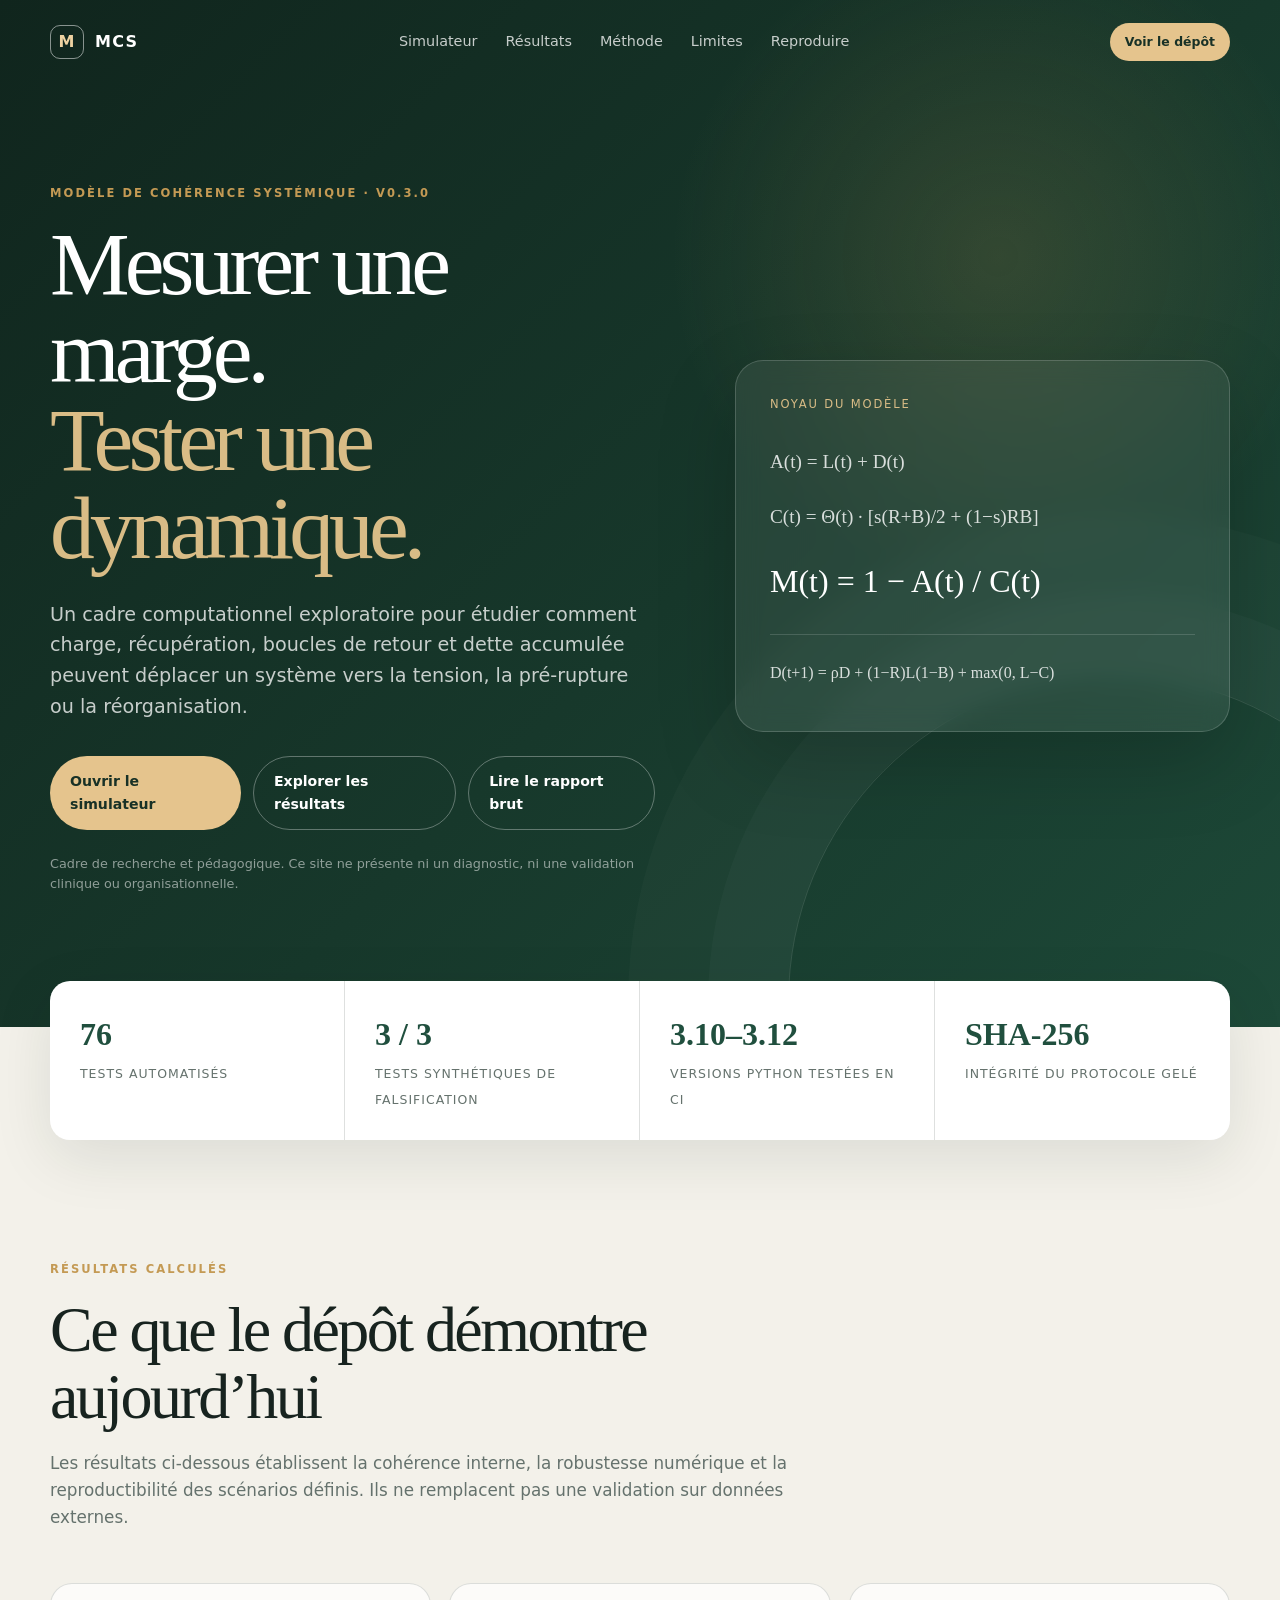
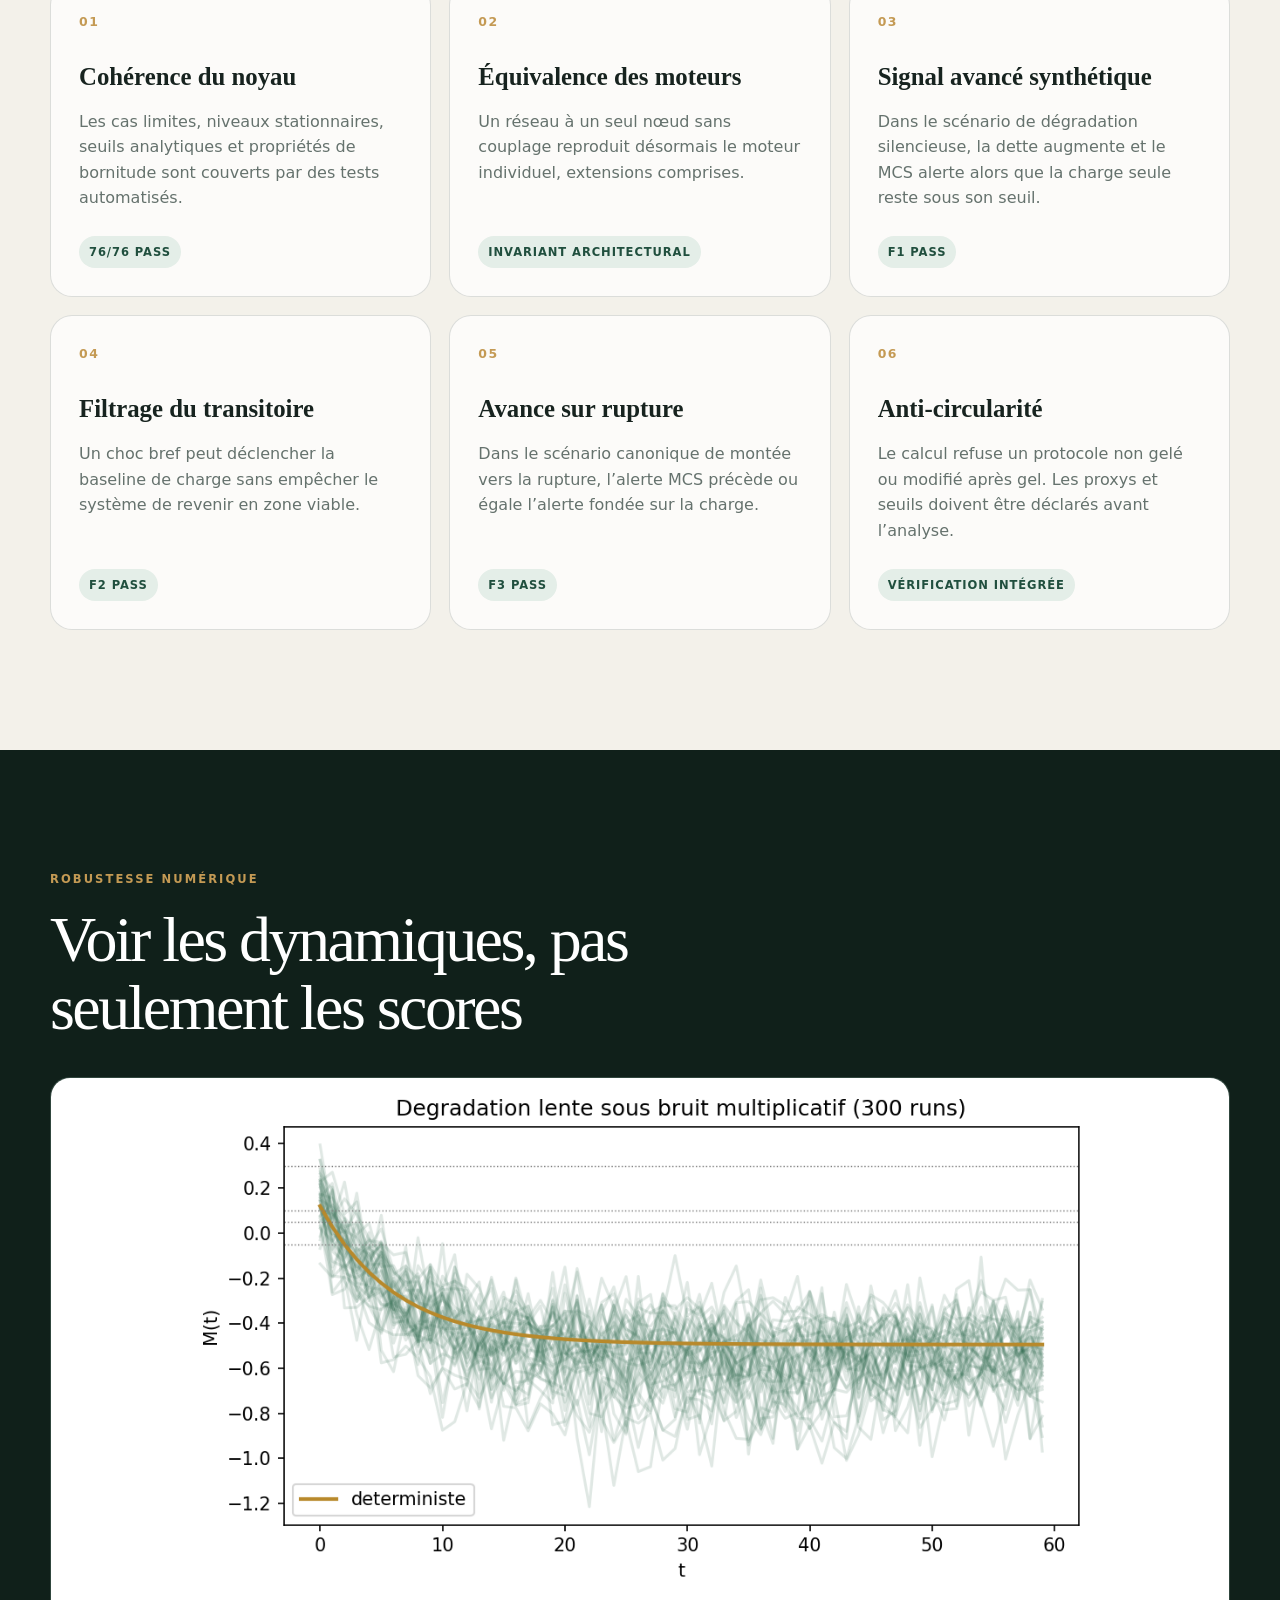
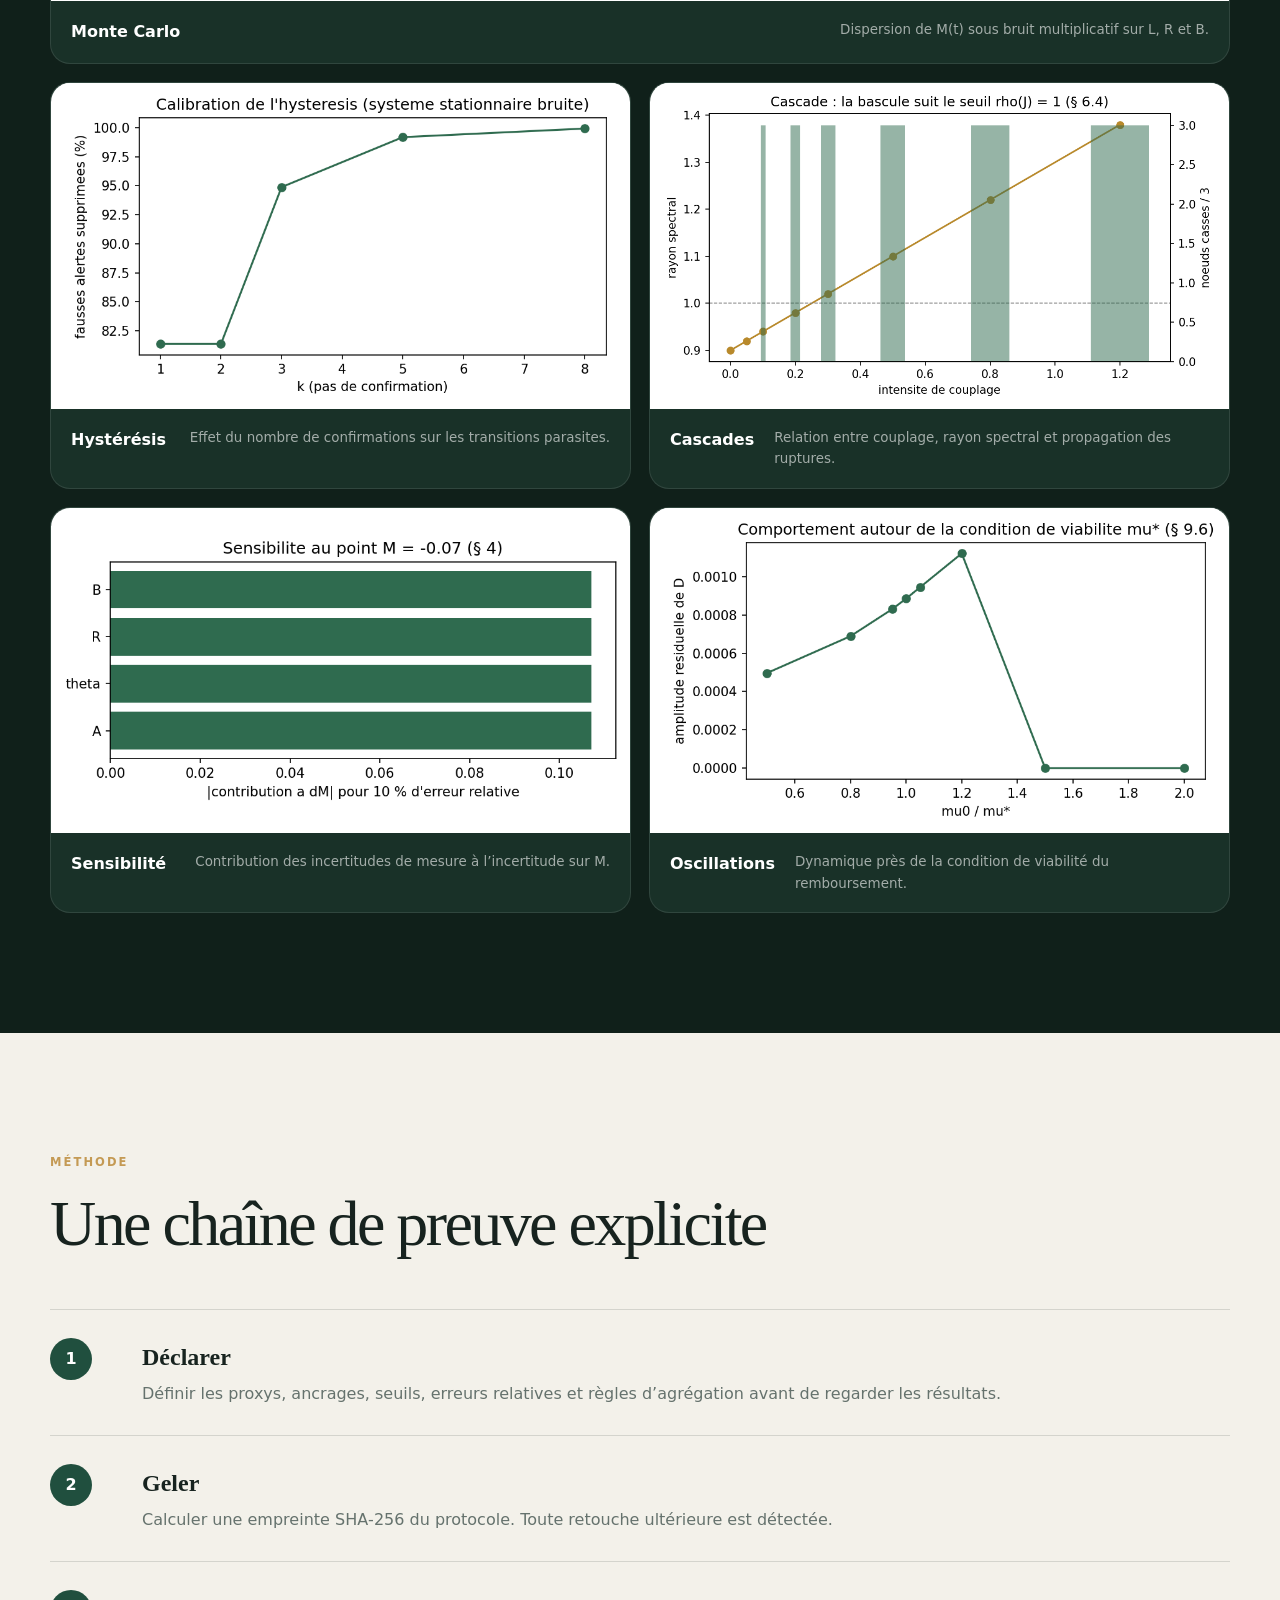
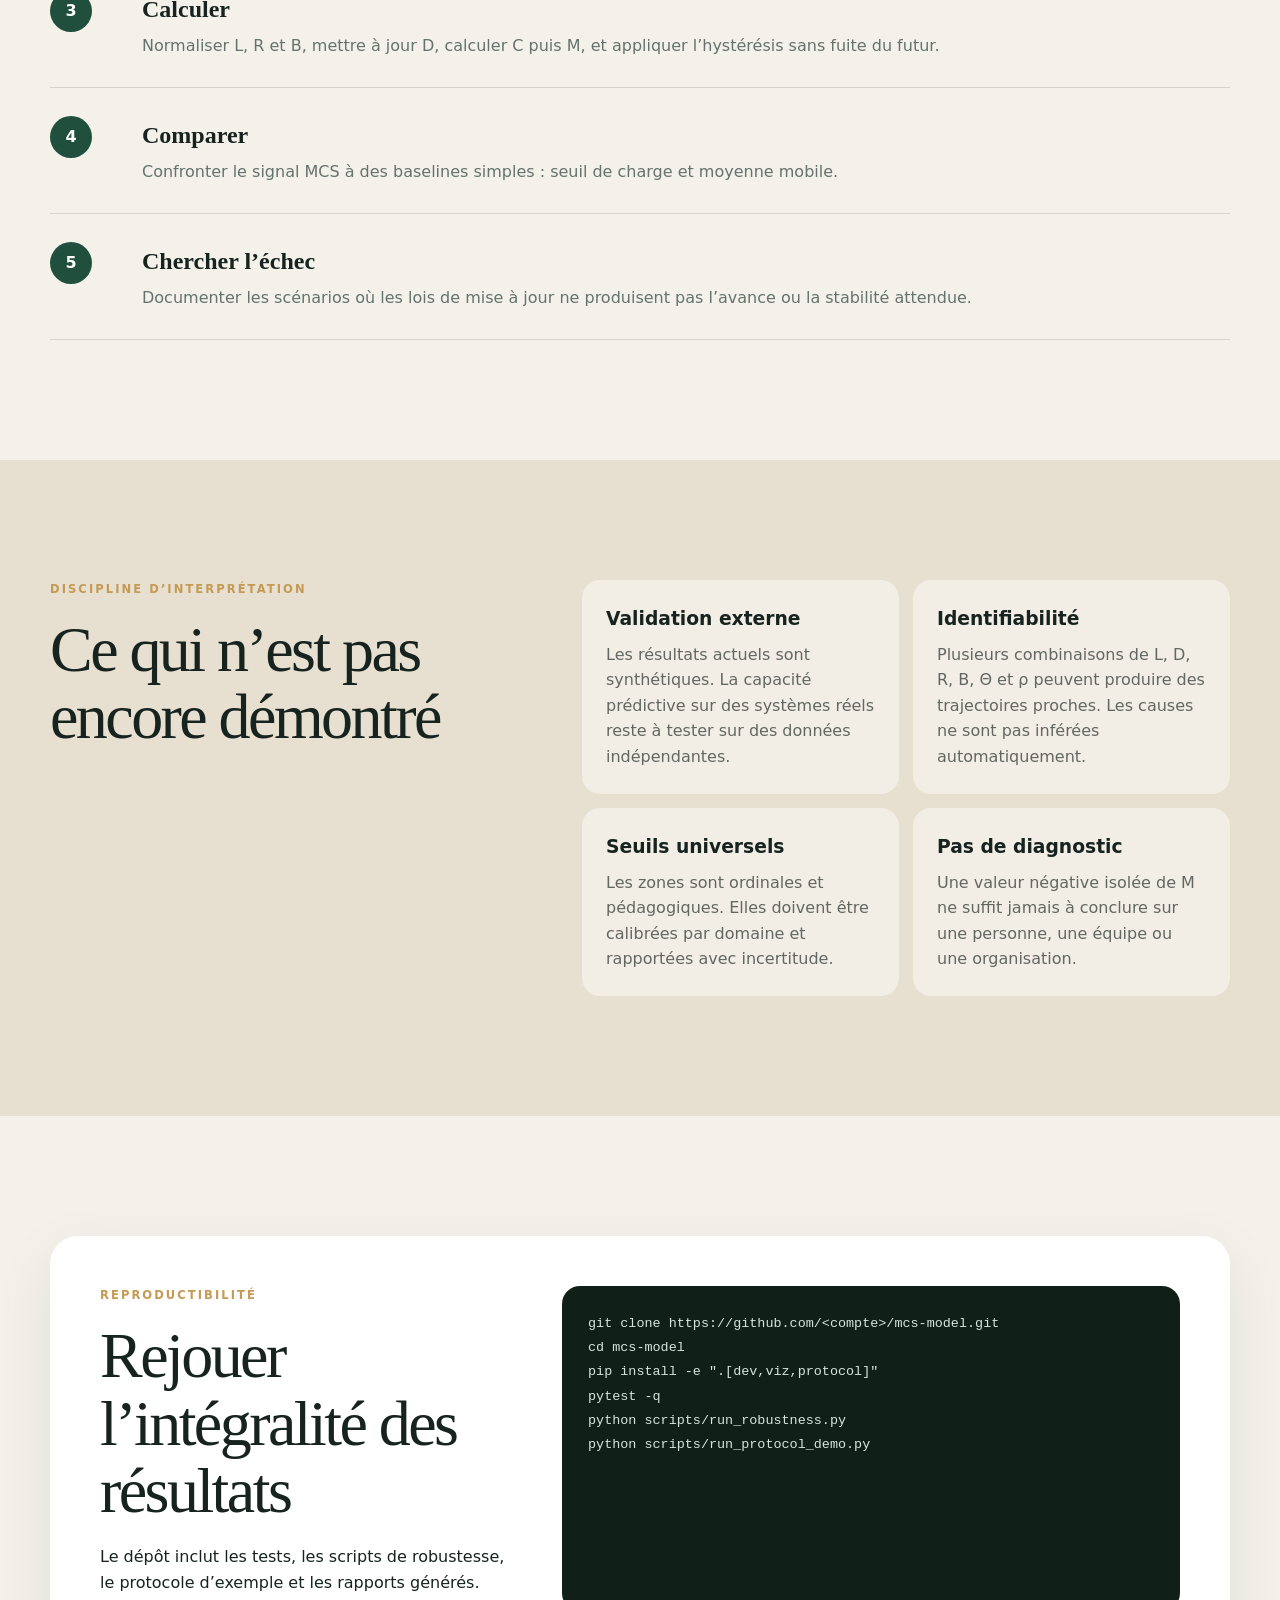
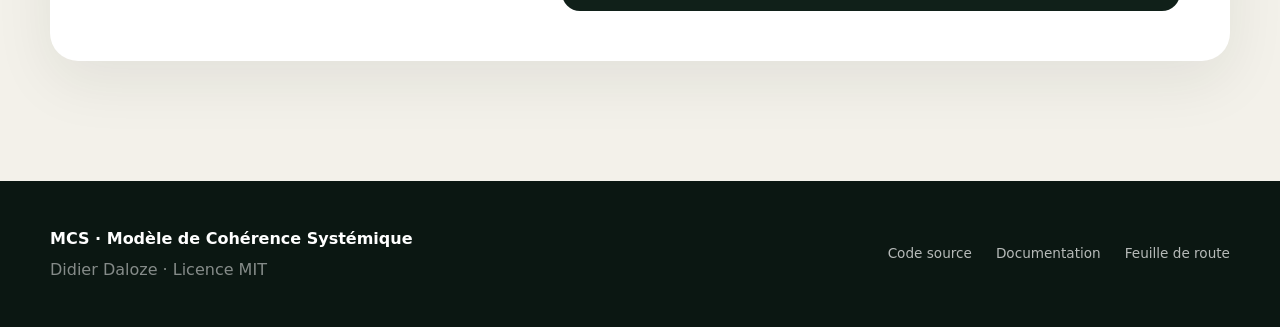
==== docs/index.html @ c58a36a5 "v0.4.0 - Axe démonstration : simulateur interactif vérifié par parité + expériences de cohérence int" ====
<!doctype html>
<html lang="fr">
<head>
  <meta charset="utf-8">
  <meta name="viewport" content="width=device-width, initial-scale=1">
  <meta name="description" content="Résultats, robustesse et falsification du Modèle de Cohérence Systémique (MCS).">
  <title>MCS — Résultats et robustesse</title>
  <link rel="stylesheet" href="styles.css">
  <script defer src="script.js"></script>
</head>
<body>
  <header class="hero">
    <nav class="nav shell" aria-label="Navigation principale">
      <a class="brand" href="#top" aria-label="Accueil MCS"><span class="brand-mark">M</span><span>MCS</span></a>
      <div class="nav-links">
        <a href="simulateur.html">Simulateur</a><a href="#resultats">Résultats</a><a href="#methode">Méthode</a><a href="#limites">Limites</a><a href="#reproduire">Reproduire</a>
      </div>
      <a class="button button-small" data-repo-link href="https://github.com/">Voir le dépôt</a>
    </nav>
    <div class="shell hero-grid" id="top">
      <div>
        <p class="eyebrow">Modèle de Cohérence Systémique · v0.3.0</p>
        <h1>Mesurer une marge.<br><span>Tester une dynamique.</span></h1>
        <p class="lead">Un cadre computationnel exploratoire pour étudier comment charge, récupération, boucles de retour et dette accumulée peuvent déplacer un système vers la tension, la pré-rupture ou la réorganisation.</p>
        <div class="hero-actions">
          <a class="button" href="simulateur.html">Ouvrir le simulateur</a>
          <a class="button button-ghost" href="#resultats">Explorer les résultats</a>
          <a class="button button-ghost" href="reports/robustesse.md">Lire le rapport brut</a>
        </div>
        <p class="disclaimer">Cadre de recherche et pédagogique. Ce site ne présente ni un diagnostic, ni une validation clinique ou organisationnelle.</p>
      </div>
      <div class="equation-card" aria-label="Équations centrales du modèle">
        <div class="equation-label">Noyau du modèle</div>
        <div class="equation">A(t) = L(t) + D(t)</div>
        <div class="equation">C(t) = Θ(t) · [s(R+B)/2 + (1−s)RB]</div>
        <div class="equation equation-main">M(t) = 1 − A(t) / C(t)</div>
        <div class="equation-divider"></div>
        <div class="equation equation-small">D(t+1) = ρD + (1−R)L(1−B) + max(0, L−C)</div>
      </div>
    </div>
  </header>

  <main>
    <section class="stats shell" id="resultats" aria-label="Indicateurs du projet">
      <article><strong data-count="76">0</strong><span>tests automatisés</span></article>
      <article><strong>3 / 3</strong><span>tests synthétiques de falsification</span></article>
      <article><strong>3.10–3.12</strong><span>versions Python testées en CI</span></article>
      <article><strong>SHA‑256</strong><span>intégrité du protocole gelé</span></article>
    </section>

    <section class="section shell">
      <div class="section-heading">
        <p class="eyebrow">Résultats calculés</p>
        <h2>Ce que le dépôt démontre aujourd’hui</h2>
        <p>Les résultats ci-dessous établissent la cohérence interne, la robustesse numérique et la reproductibilité des scénarios définis. Ils ne remplacent pas une validation sur données externes.</p>
      </div>
      <div class="result-grid">
        <article class="result-card"><div class="result-index">01</div><h3>Cohérence du noyau</h3><p>Les cas limites, niveaux stationnaires, seuils analytiques et propriétés de bornitude sont couverts par des tests automatisés.</p><span class="tag">76/76 PASS</span></article>
        <article class="result-card"><div class="result-index">02</div><h3>Équivalence des moteurs</h3><p>Un réseau à un seul nœud sans couplage reproduit désormais le moteur individuel, extensions comprises.</p><span class="tag">Invariant architectural</span></article>
        <article class="result-card"><div class="result-index">03</div><h3>Signal avancé synthétique</h3><p>Dans le scénario de dégradation silencieuse, la dette augmente et le MCS alerte alors que la charge seule reste sous son seuil.</p><span class="tag">F1 PASS</span></article>
        <article class="result-card"><div class="result-index">04</div><h3>Filtrage du transitoire</h3><p>Un choc bref peut déclencher la baseline de charge sans empêcher le système de revenir en zone viable.</p><span class="tag">F2 PASS</span></article>
        <article class="result-card"><div class="result-index">05</div><h3>Avance sur rupture</h3><p>Dans le scénario canonique de montée vers la rupture, l’alerte MCS précède ou égale l’alerte fondée sur la charge.</p><span class="tag">F3 PASS</span></article>
        <article class="result-card"><div class="result-index">06</div><h3>Anti-circularité</h3><p>Le calcul refuse un protocole non gelé ou modifié après gel. Les proxys et seuils doivent être déclarés avant l’analyse.</p><span class="tag">Vérification intégrée</span></article>
      </div>
    </section>

    <section class="section section-dark">
      <div class="shell">
        <div class="section-heading compact"><p class="eyebrow">Robustesse numérique</p><h2>Voir les dynamiques, pas seulement les scores</h2></div>
        <div class="gallery">
          <figure class="featured"><img src="assets/monte_carlo.png" alt="Éventail Monte Carlo des trajectoires de marge systémique" loading="lazy"><figcaption><strong>Monte Carlo</strong><span>Dispersion de M(t) sous bruit multiplicatif sur L, R et B.</span></figcaption></figure>
          <figure><img src="assets/hysteresis_k.png" alt="Réduction des fausses alertes selon le paramètre d'hystérésis" loading="lazy"><figcaption><strong>Hystérésis</strong><span>Effet du nombre de confirmations sur les transitions parasites.</span></figcaption></figure>
          <figure><img src="assets/cascade.png" alt="Propagation de cascades en fonction du rayon spectral" loading="lazy"><figcaption><strong>Cascades</strong><span>Relation entre couplage, rayon spectral et propagation des ruptures.</span></figcaption></figure>
          <figure><img src="assets/tornado.png" alt="Diagramme de sensibilité de l'indice MCS" loading="lazy"><figcaption><strong>Sensibilité</strong><span>Contribution des incertitudes de mesure à l’incertitude sur M.</span></figcaption></figure>
          <figure><img src="assets/oscillations.png" alt="Oscillations autour du seuil de remboursement" loading="lazy"><figcaption><strong>Oscillations</strong><span>Dynamique près de la condition de viabilité du remboursement.</span></figcaption></figure>
        </div>
      </div>
    </section>

    <section class="section shell" id="methode">
      <div class="section-heading"><p class="eyebrow">Méthode</p><h2>Une chaîne de preuve explicite</h2></div>
      <div class="timeline">
        <article><span>1</span><div><h3>Déclarer</h3><p>Définir les proxys, ancrages, seuils, erreurs relatives et règles d’agrégation avant de regarder les résultats.</p></div></article>
        <article><span>2</span><div><h3>Geler</h3><p>Calculer une empreinte SHA‑256 du protocole. Toute retouche ultérieure est détectée.</p></div></article>
        <article><span>3</span><div><h3>Calculer</h3><p>Normaliser L, R et B, mettre à jour D, calculer C puis M, et appliquer l’hystérésis sans fuite du futur.</p></div></article>
        <article><span>4</span><div><h3>Comparer</h3><p>Confronter le signal MCS à des baselines simples : seuil de charge et moyenne mobile.</p></div></article>
        <article><span>5</span><div><h3>Chercher l’échec</h3><p>Documenter les scénarios où les lois de mise à jour ne produisent pas l’avance ou la stabilité attendue.</p></div></article>
      </div>
    </section>

    <section class="section limit-section" id="limites">
      <div class="shell limit-grid">
        <div><p class="eyebrow">Discipline d’interprétation</p><h2>Ce qui n’est pas encore démontré</h2></div>
        <div class="limit-list">
          <article><h3>Validation externe</h3><p>Les résultats actuels sont synthétiques. La capacité prédictive sur des systèmes réels reste à tester sur des données indépendantes.</p></article>
          <article><h3>Identifiabilité</h3><p>Plusieurs combinaisons de L, D, R, B, Θ et ρ peuvent produire des trajectoires proches. Les causes ne sont pas inférées automatiquement.</p></article>
          <article><h3>Seuils universels</h3><p>Les zones sont ordinales et pédagogiques. Elles doivent être calibrées par domaine et rapportées avec incertitude.</p></article>
          <article><h3>Pas de diagnostic</h3><p>Une valeur négative isolée de M ne suffit jamais à conclure sur une personne, une équipe ou une organisation.</p></article>
        </div>
      </div>
    </section>

    <section class="section shell" id="reproduire">
      <div class="reproduce-card">
        <div><p class="eyebrow">Reproductibilité</p><h2>Rejouer l’intégralité des résultats</h2><p>Le dépôt inclut les tests, les scripts de robustesse, le protocole d’exemple et les rapports générés.</p></div>
        <pre><code>git clone https://github.com/&lt;compte&gt;/mcs-model.git
cd mcs-model
pip install -e ".[dev,viz,protocol]"
pytest -q
python scripts/run_robustness.py
python scripts/run_protocol_demo.py</code></pre>
      </div>
    </section>
  </main>

  <footer><div class="shell footer-grid"><div><strong>MCS · Modèle de Cohérence Systémique</strong><p>Didier Daloze · Licence MIT</p></div><div><a data-repo-link href="https://github.com/">Code source</a><a href="https://github.com/" data-repo-link>Documentation</a><a href="reports/roadmap.md">Feuille de route</a></div></div></footer>
</body>
</html>
---- docs/styles.css ----
:root{--bg:#f3f1ea;--ink:#17231f;--muted:#65726d;--green:#204f3e;--green2:#2f7559;--gold:#c49a54;--line:rgba(23,35,31,.14);--white:#fff;--dark:#10201a;--radius:22px}*{box-sizing:border-box}html{scroll-behavior:smooth}body{margin:0;background:var(--bg);color:var(--ink);font-family:Inter,ui-sans-serif,system-ui,-apple-system,BlinkMacSystemFont,"Segoe UI",sans-serif;line-height:1.6}.shell{width:min(1180px,calc(100% - 40px));margin:auto}.hero{min-height:760px;background:radial-gradient(circle at 78% 25%,rgba(196,154,84,.16),transparent 26%),linear-gradient(135deg,#10251d 0%,#17382b 55%,#1d4938 100%);color:#fff;position:relative;overflow:hidden}.hero:after{content:"";position:absolute;right:-160px;bottom:-300px;width:650px;height:650px;border:1px solid rgba(255,255,255,.12);border-radius:50%;box-shadow:0 0 0 80px rgba(255,255,255,.025),0 0 0 160px rgba(255,255,255,.02)}.nav{height:84px;display:flex;align-items:center;justify-content:space-between;position:relative;z-index:2}.brand{display:flex;align-items:center;gap:11px;color:#fff;text-decoration:none;font-weight:800;letter-spacing:.08em}.brand-mark{display:grid;place-items:center;width:34px;height:34px;border:1px solid rgba(255,255,255,.5);border-radius:10px;color:#eed2a1}.nav-links{display:flex;gap:28px}.nav a{color:#fff;text-decoration:none}.nav-links a{font-size:.9rem;opacity:.76}.nav-links a:hover{opacity:1}.hero-grid{display:grid;grid-template-columns:1.1fr .9fr;gap:80px;align-items:center;padding:100px 0 120px;position:relative;z-index:1}.eyebrow{text-transform:uppercase;letter-spacing:.18em;font-weight:800;font-size:.72rem;color:var(--gold);margin:0 0 18px}.hero h1{font-family:Georgia,"Times New Roman",serif;font-weight:500;line-height:.98;font-size:clamp(3.5rem,7vw,6.6rem);letter-spacing:-.055em;margin:0 0 28px}.hero h1 span{color:#d9bc86}.lead{font-size:1.2rem;max-width:720px;color:rgba(255,255,255,.76)}.hero-actions{display:flex;gap:12px;margin:34px 0 24px}.button{display:inline-flex;align-items:center;justify-content:center;background:#e5c48d;color:#183126!important;padding:13px 20px;border-radius:999px;text-decoration:none;font-weight:800;font-size:.88rem}.button:hover{transform:translateY(-1px)}.button-small{padding:9px 15px;font-size:.78rem}.button-ghost{background:transparent;color:#fff!important;border:1px solid rgba(255,255,255,.32)}.disclaimer{font-size:.8rem;color:rgba(255,255,255,.52);max-width:620px}.equation-card{padding:34px;border:1px solid rgba(255,255,255,.17);border-radius:28px;background:rgba(255,255,255,.07);backdrop-filter:blur(12px);box-shadow:0 30px 80px rgba(0,0,0,.18)}.equation-label{font-size:.72rem;text-transform:uppercase;letter-spacing:.16em;color:#d9bc86;margin-bottom:22px}.equation{font-family:Georgia,serif;font-size:1.2rem;padding:12px 0;color:rgba(255,255,255,.82)}.equation-main{font-size:2rem;color:#fff}.equation-small{font-size:1rem;line-height:1.5}.equation-divider{height:1px;background:rgba(255,255,255,.15);margin:14px 0}.stats{display:grid;grid-template-columns:repeat(4,1fr);margin-top:-46px;position:relative;z-index:3;background:#fff;border-radius:20px;box-shadow:0 18px 60px rgba(23,35,31,.1);overflow:hidden}.stats article{padding:28px 30px;border-right:1px solid var(--line)}.stats article:last-child{border:0}.stats strong{display:block;font-family:Georgia,serif;font-size:2rem;color:var(--green)}.stats span{font-size:.78rem;color:var(--muted);text-transform:uppercase;letter-spacing:.08em}.section{padding:120px 0}.section-heading{max-width:760px;margin-bottom:52px}.section-heading.compact{margin-bottom:36px}.section-heading h2,.limit-grid h2,.reproduce-card h2{font-family:Georgia,serif;font-weight:500;font-size:clamp(2.4rem,5vw,4.4rem);line-height:1.05;letter-spacing:-.04em;margin:0 0 20px}.section-heading p:last-child{color:var(--muted);font-size:1.05rem}.result-grid{display:grid;grid-template-columns:repeat(3,1fr);gap:18px}.result-card{background:rgba(255,255,255,.72);border:1px solid var(--line);border-radius:var(--radius);padding:28px;min-height:285px;display:flex;flex-direction:column;transition:.25s}.result-card:hover{transform:translateY(-4px);box-shadow:0 20px 50px rgba(23,35,31,.08)}.result-index{color:var(--gold);font-weight:900;font-size:.78rem;letter-spacing:.12em}.result-card h3{font-family:Georgia,serif;font-size:1.55rem;margin:25px 0 12px}.result-card p{color:var(--muted);margin:0 0 25px}.tag{margin-top:auto;align-self:flex-start;background:#e4eee8;color:var(--green);font-size:.72rem;font-weight:900;text-transform:uppercase;letter-spacing:.08em;padding:7px 10px;border-radius:999px}.section-dark{background:var(--dark);color:#fff}.section-dark .section-heading h2{max-width:800px}.gallery{display:grid;grid-template-columns:repeat(2,1fr);gap:18px}.gallery figure{margin:0;background:#193128;border:1px solid rgba(255,255,255,.1);border-radius:20px;overflow:hidden}.gallery .featured{grid-column:1/-1}.gallery img{width:100%;display:block;background:#fff;aspect-ratio:16/9;object-fit:contain}.gallery .featured img{aspect-ratio:2.25/1}.gallery figcaption{display:flex;justify-content:space-between;gap:20px;padding:18px 20px}.gallery figcaption span{color:rgba(255,255,255,.6);font-size:.84rem}.timeline{display:grid;gap:0}.timeline article{display:grid;grid-template-columns:70px 1fr;gap:22px;padding:28px 0;border-top:1px solid var(--line)}.timeline article:last-child{border-bottom:1px solid var(--line)}.timeline article>span{width:42px;height:42px;border-radius:50%;display:grid;place-items:center;background:var(--green);color:#fff;font-weight:900}.timeline h3{margin:0 0 5px;font-family:Georgia,serif;font-size:1.5rem}.timeline p{margin:0;color:var(--muted)}.limit-section{background:#e7dfd0}.limit-grid{display:grid;grid-template-columns:.8fr 1.2fr;gap:100px}.limit-list{display:grid;grid-template-columns:1fr 1fr;gap:14px}.limit-list article{padding:24px;background:rgba(255,255,255,.44);border-radius:18px}.limit-list h3{margin:0 0 8px}.limit-list p{margin:0;color:#626861}.reproduce-card{background:#fff;border-radius:28px;padding:50px;display:grid;grid-template-columns:.8fr 1.2fr;gap:50px;box-shadow:0 20px 60px rgba(23,35,31,.08)}pre{margin:0;background:#102019;color:#d7e4db;border-radius:18px;padding:26px;overflow:auto;font-size:.84rem;line-height:1.8}footer{background:#0b1712;color:#fff;padding:45px 0}.footer-grid{display:flex;justify-content:space-between;align-items:center}.footer-grid p{margin:5px 0 0;color:rgba(255,255,255,.5)}.footer-grid>div:last-child{display:flex;gap:24px}.footer-grid a{color:#fff;text-decoration:none;font-size:.85rem;opacity:.7}@media(max-width:900px){.nav-links{display:none}.hero{min-height:auto}.hero-grid,.limit-grid,.reproduce-card{grid-template-columns:1fr;gap:45px}.stats{grid-template-columns:1fr 1fr}.result-grid{grid-template-columns:1fr 1fr}.hero-grid{padding:70px 0 100px}.equation-card{max-width:650px}.limit-grid{gap:40px}}@media(max-width:620px){.shell{width:min(100% - 24px,1180px)}.nav .button{display:none}.hero h1{font-size:3.5rem}.hero-actions{flex-direction:column;align-items:stretch}.stats{grid-template-columns:1fr;margin-top:-30px}.stats article{border-right:0;border-bottom:1px solid var(--line)}.result-grid,.gallery,.limit-list{grid-template-columns:1fr}.gallery .featured{grid-column:auto}.gallery .featured img,.gallery img{aspect-ratio:4/3}.section{padding:82px 0}.reproduce-card{padding:25px}.footer-grid{align-items:flex-start;gap:30px;flex-direction:column}.footer-grid>div:last-child{flex-wrap:wrap}.gallery figcaption{flex-direction:column;gap:4px}}
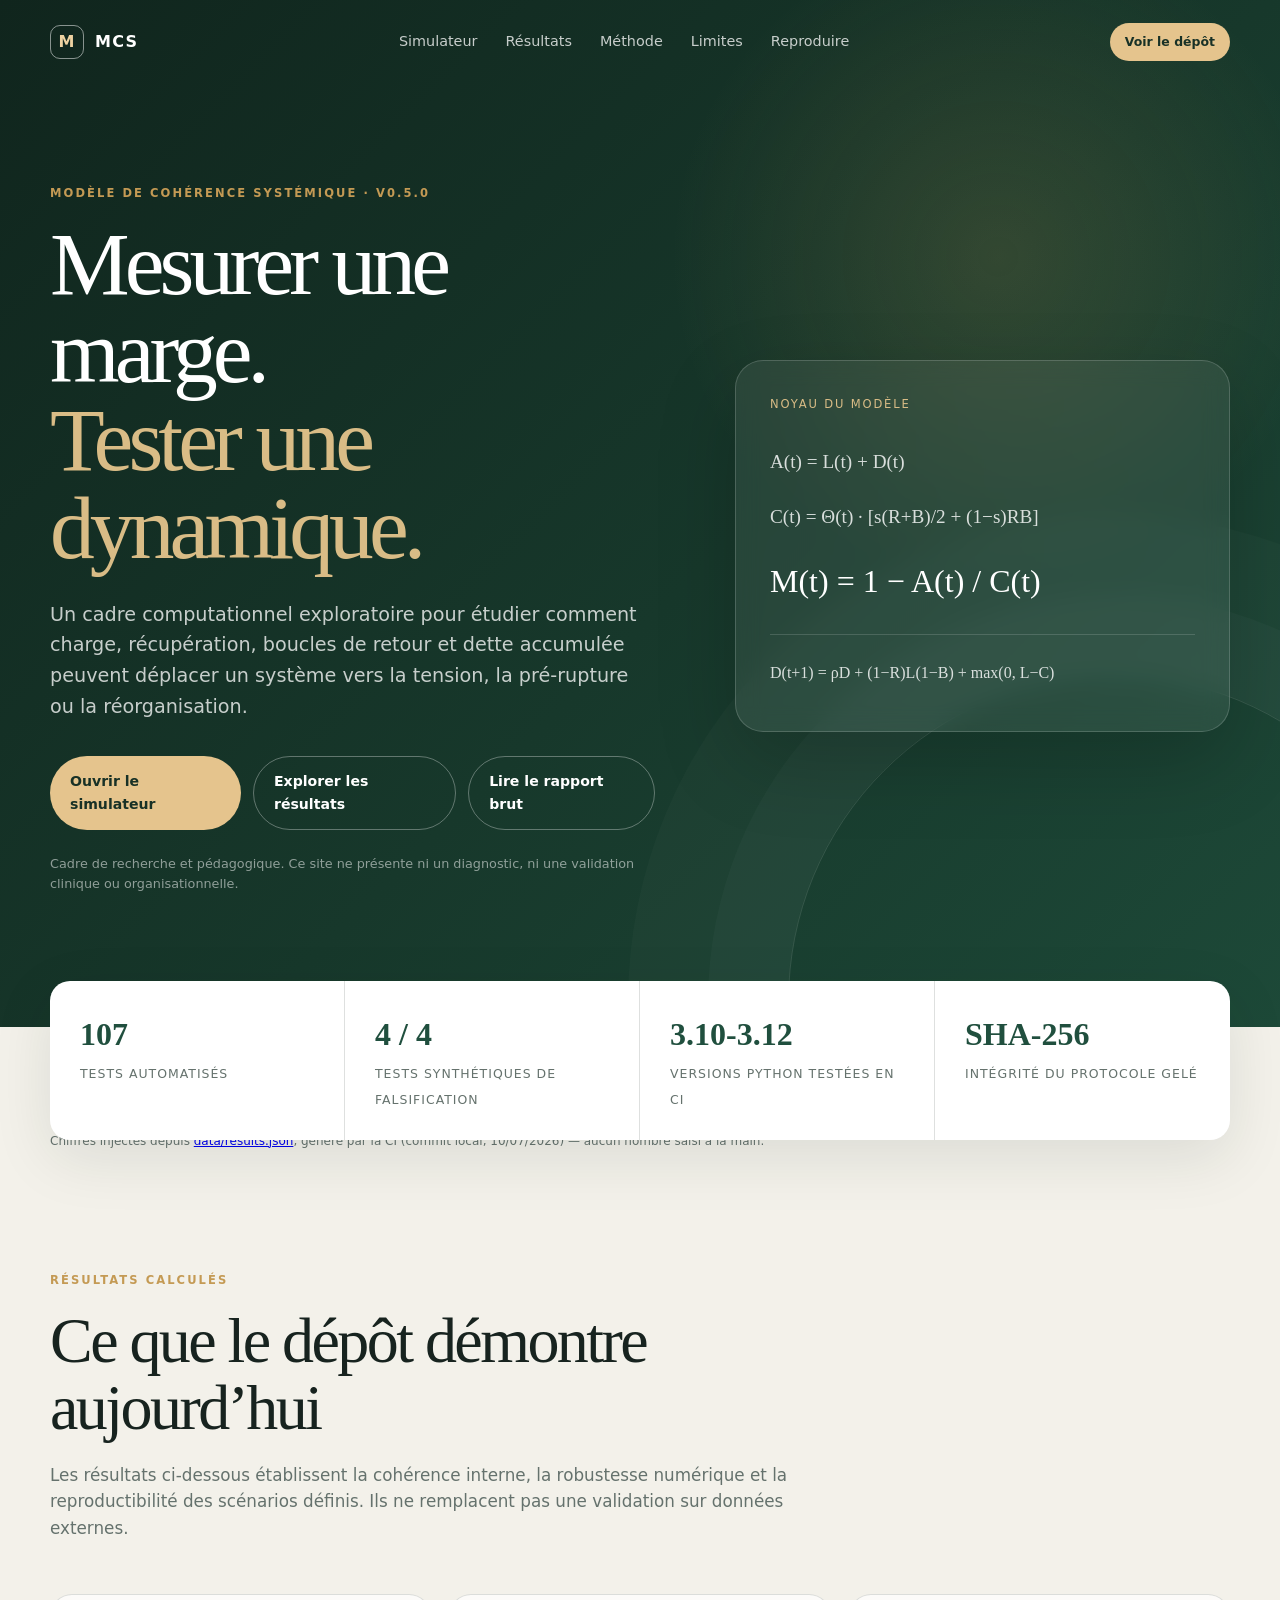
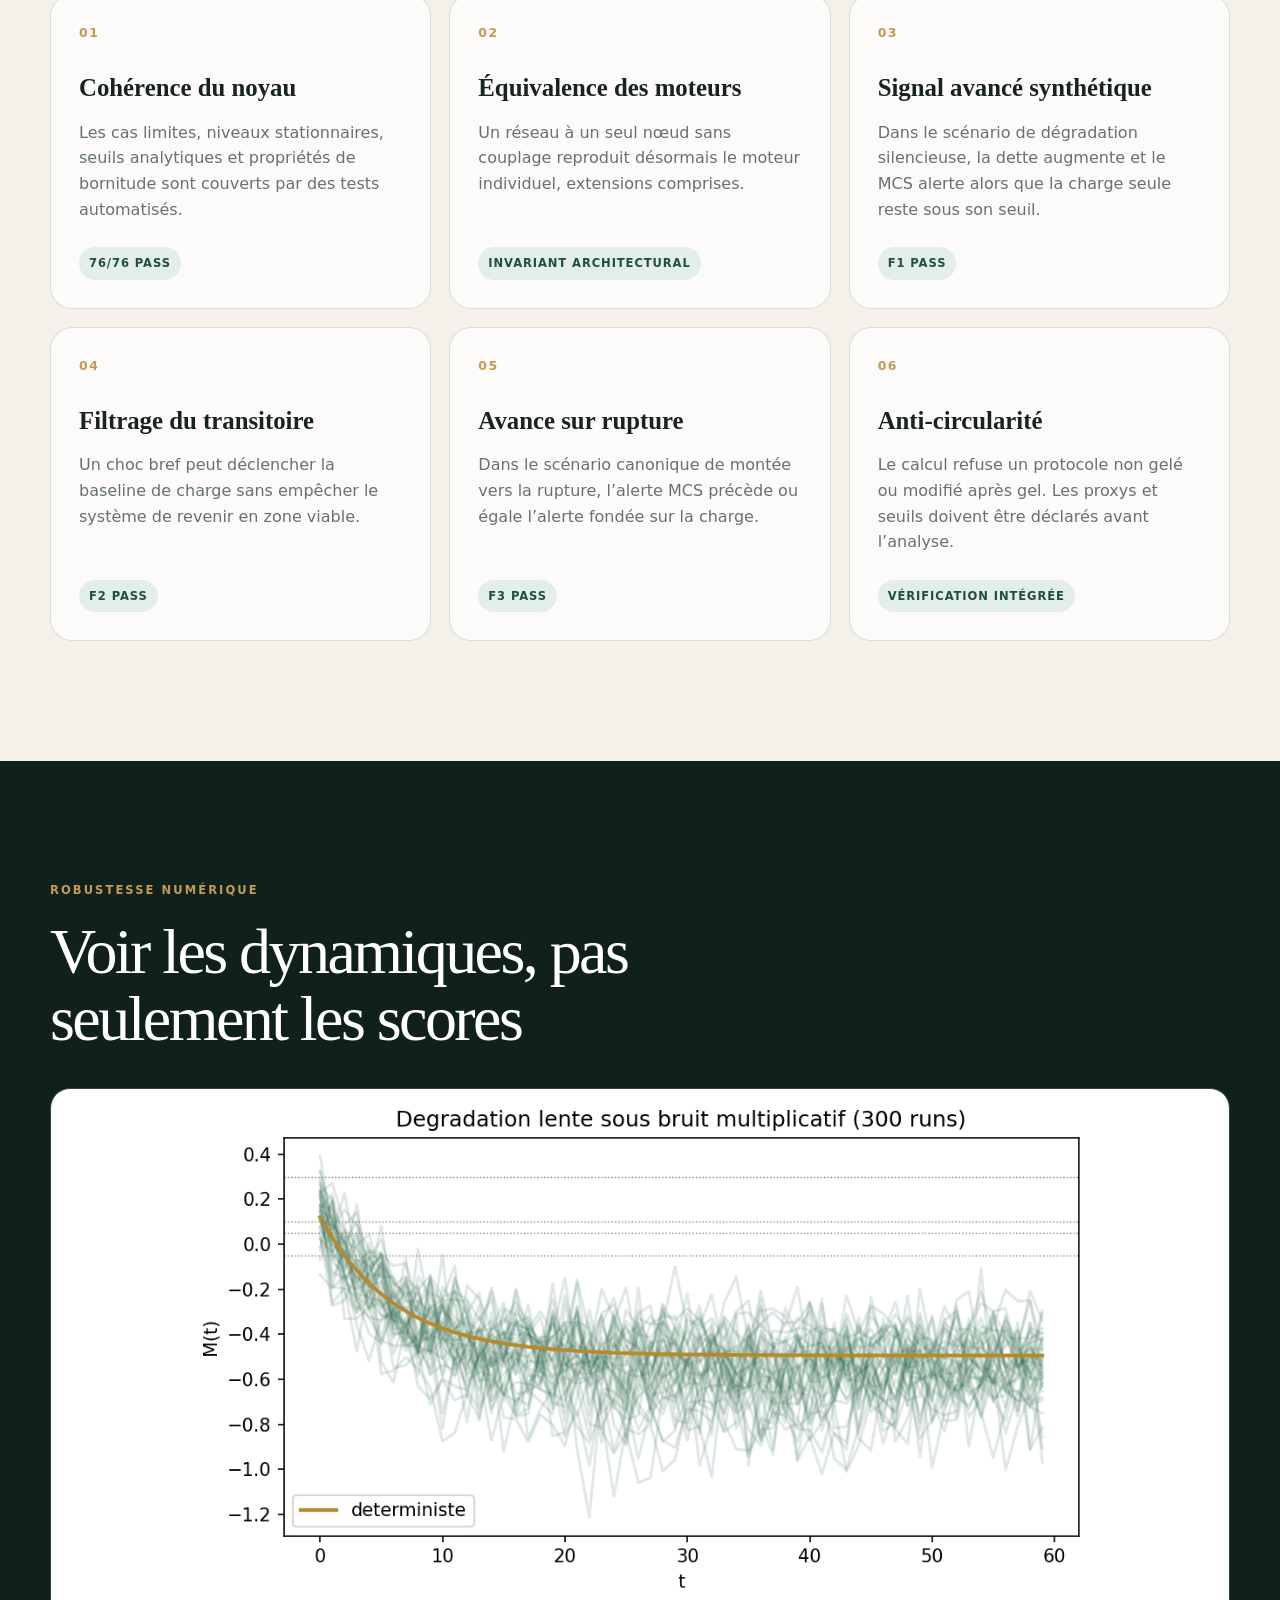
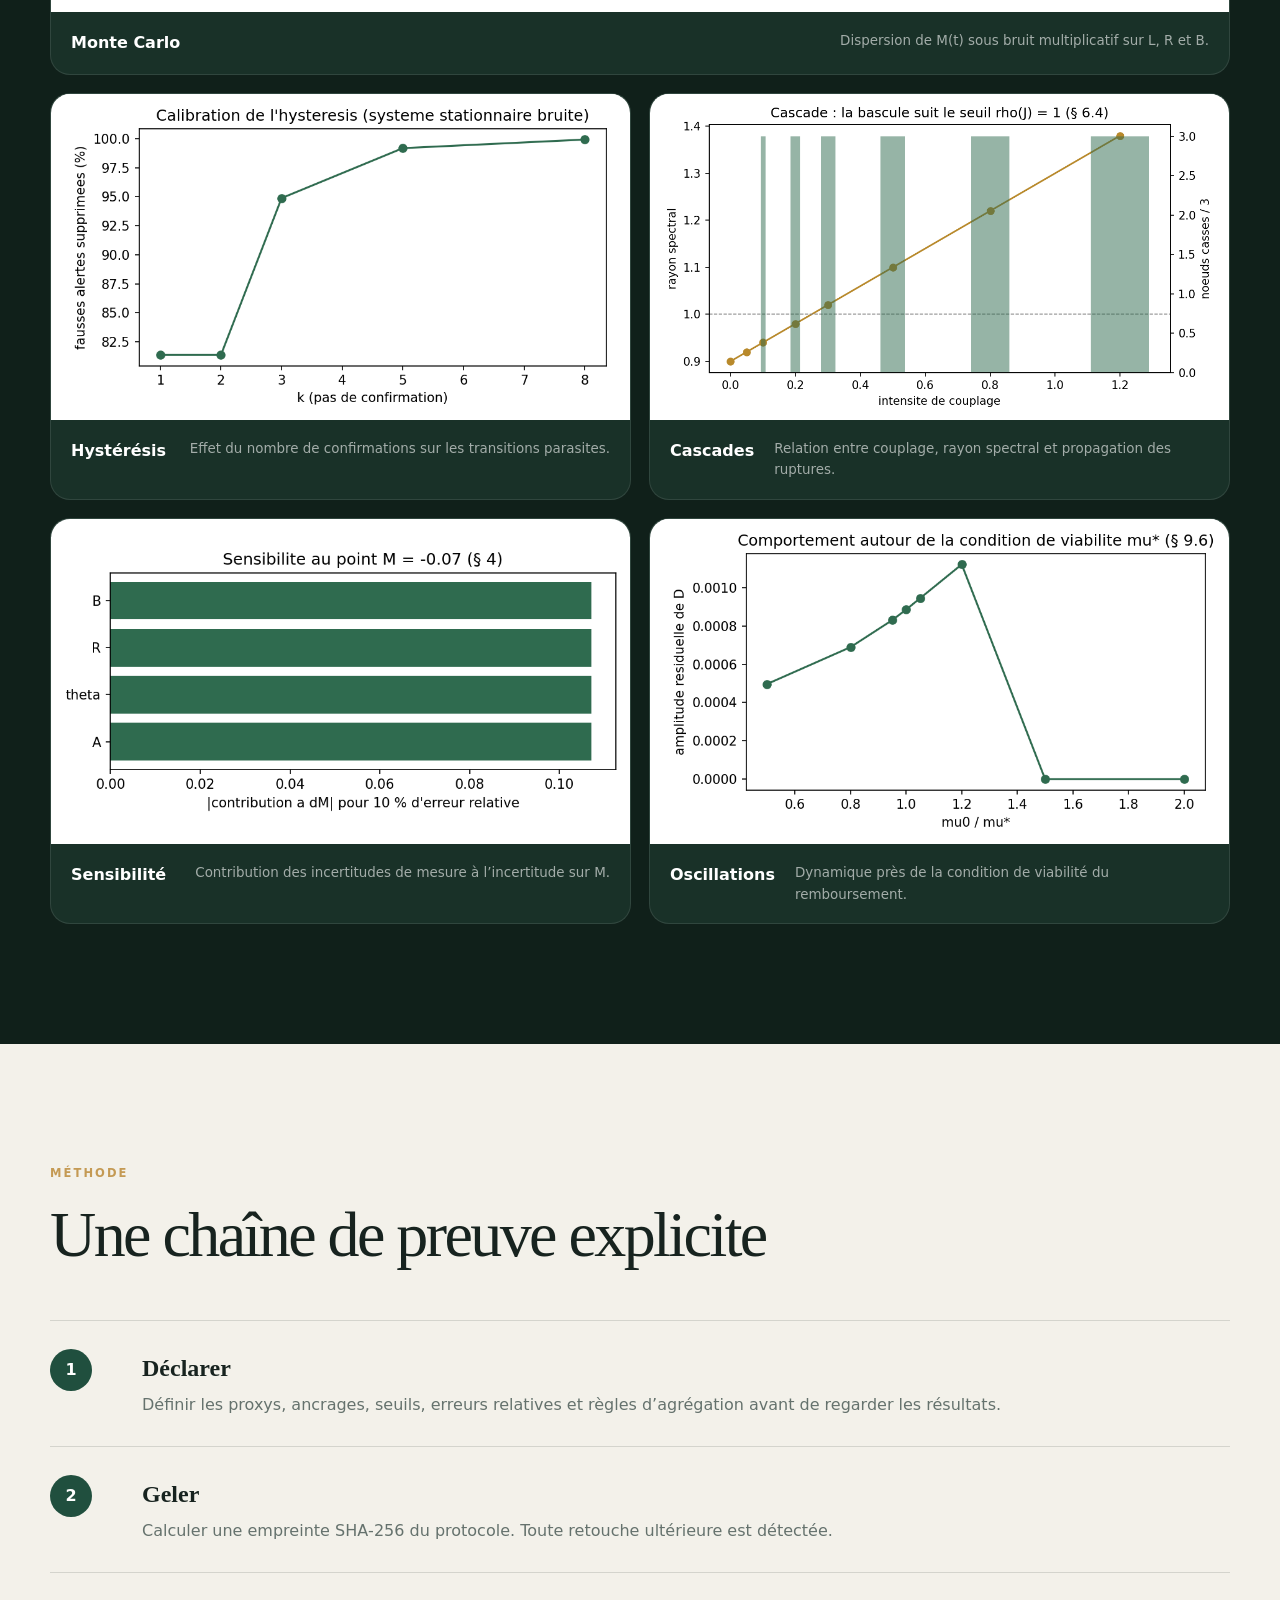
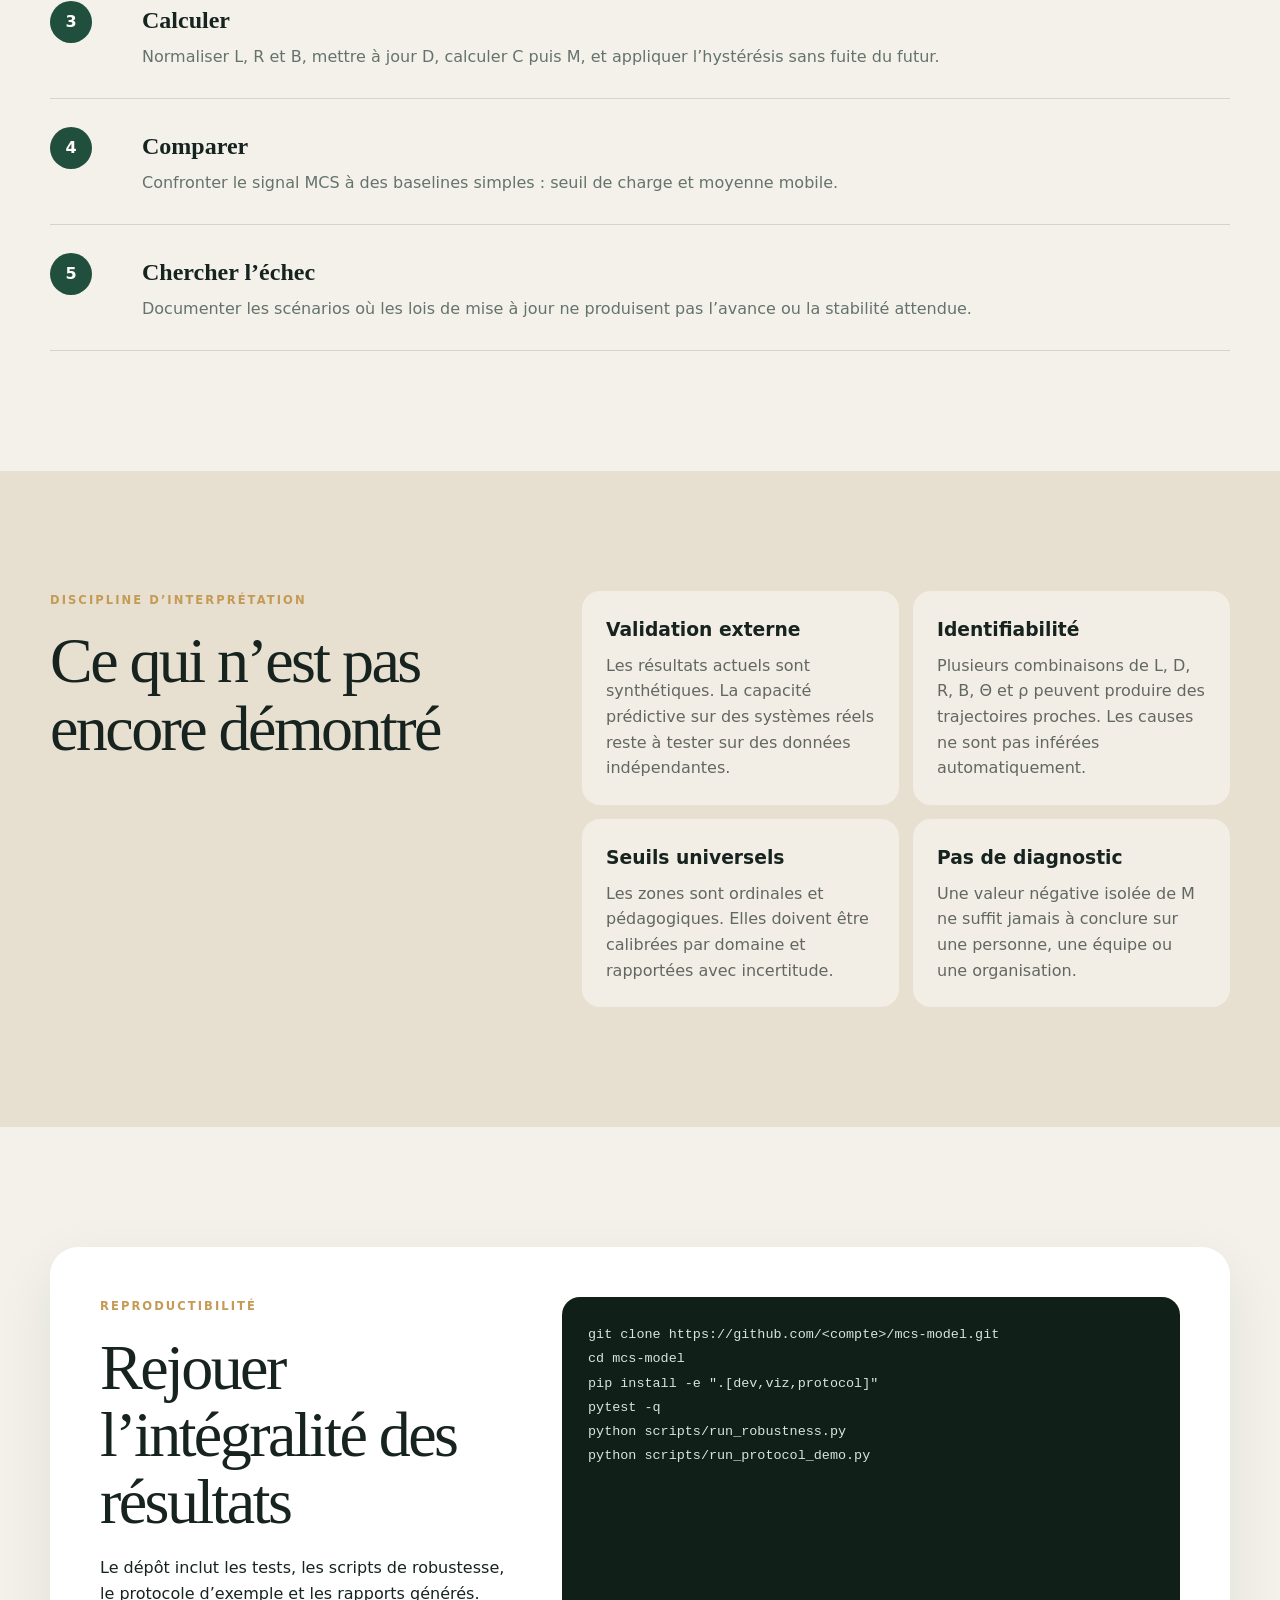
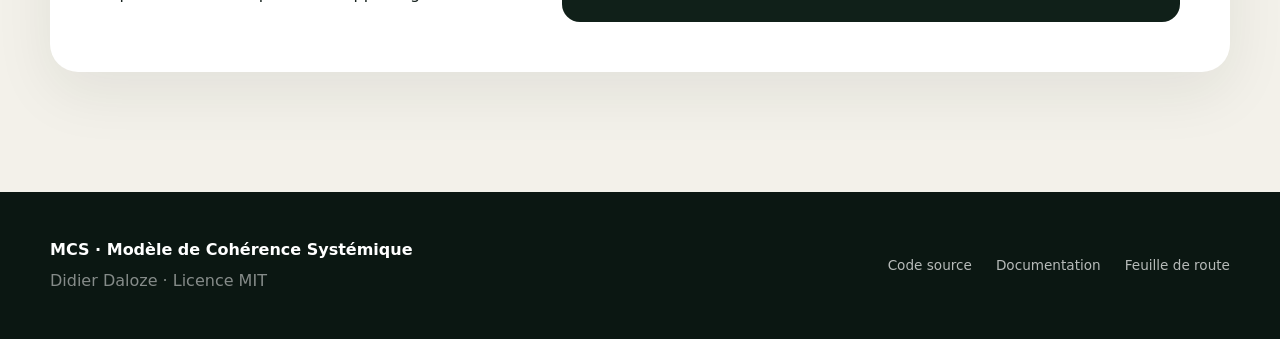
==== commit 89acf573: "v0.5.0 - Exécution de l'audit « démonstration maximale » (priorités 1-6) - F3 scindé : F3a avance-su" ====
--- a/docs/index.html
+++ b/docs/index.html
@@ -19,7 +19,7 @@
     </nav>
     <div class="shell hero-grid" id="top">
       <div>
-        <p class="eyebrow">Modèle de Cohérence Systémique · v0.3.0</p>
+        <p class="eyebrow">Modèle de Cohérence Systémique · <span data-metric="version">…</span></p>
         <h1>Mesurer une marge.<br><span>Tester une dynamique.</span></h1>
         <p class="lead">Un cadre computationnel exploratoire pour étudier comment charge, récupération, boucles de retour et dette accumulée peuvent déplacer un système vers la tension, la pré-rupture ou la réorganisation.</p>
         <div class="hero-actions">
@@ -42,11 +42,12 @@
 
   <main>
     <section class="stats shell" id="resultats" aria-label="Indicateurs du projet">
-      <article><strong data-count="76">0</strong><span>tests automatisés</span></article>
-      <article><strong>3 / 3</strong><span>tests synthétiques de falsification</span></article>
-      <article><strong>3.10–3.12</strong><span>versions Python testées en CI</span></article>
+      <article><strong data-metric="n_tests" data-count="0">0</strong><span>tests automatisés</span></article>
+      <article><strong data-metric="falsification">— / —</strong><span>tests synthétiques de falsification</span></article>
+      <article><strong data-metric="python_ci">—</strong><span>versions Python testées en CI</span></article>
       <article><strong>SHA‑256</strong><span>intégrité du protocole gelé</span></article>
     </section>
+    <p class="shell" style="font-size:.75rem;color:#65726d;margin-top:-8px">Chiffres injectés depuis <a href="data/results.json">data/results.json</a>, généré par la CI (<span data-metric="provenance">génération locale</span>) — aucun nombre saisi à la main.</p>
 
     <section class="section shell">
       <div class="section-heading">
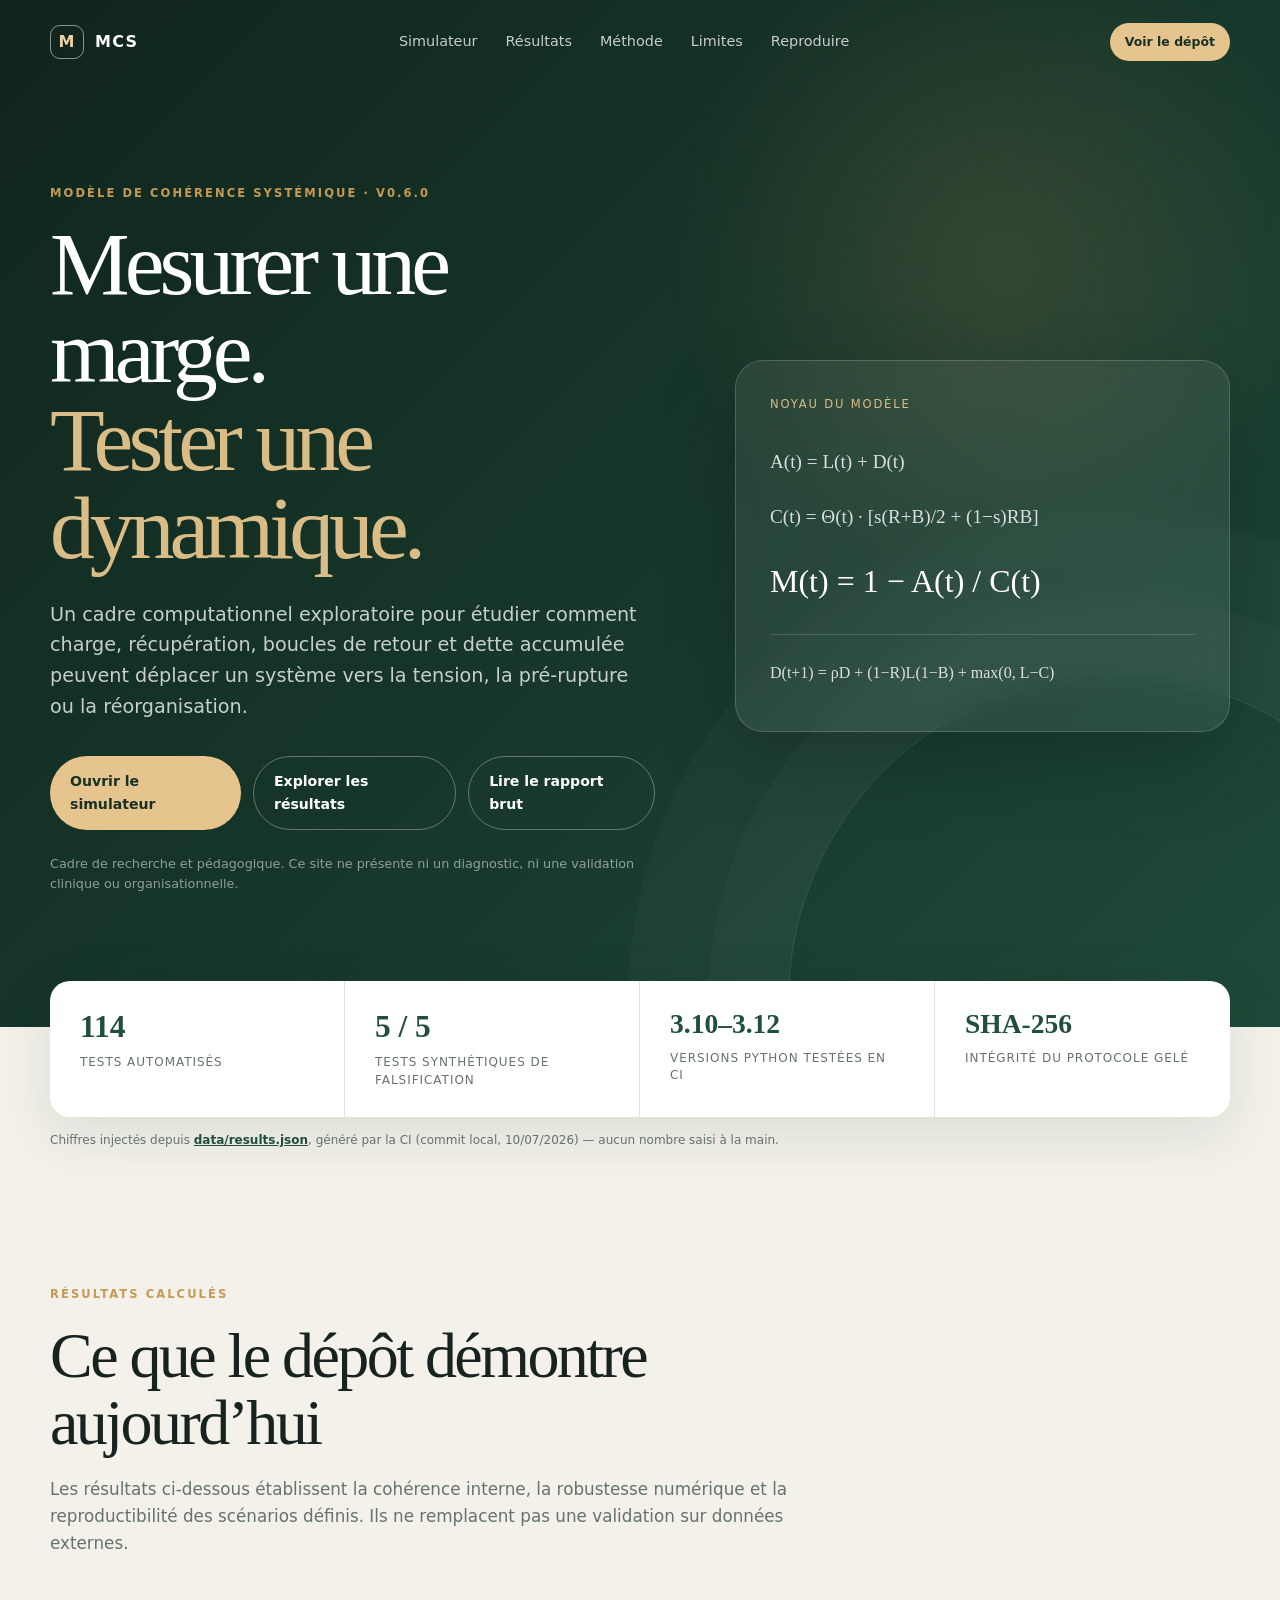
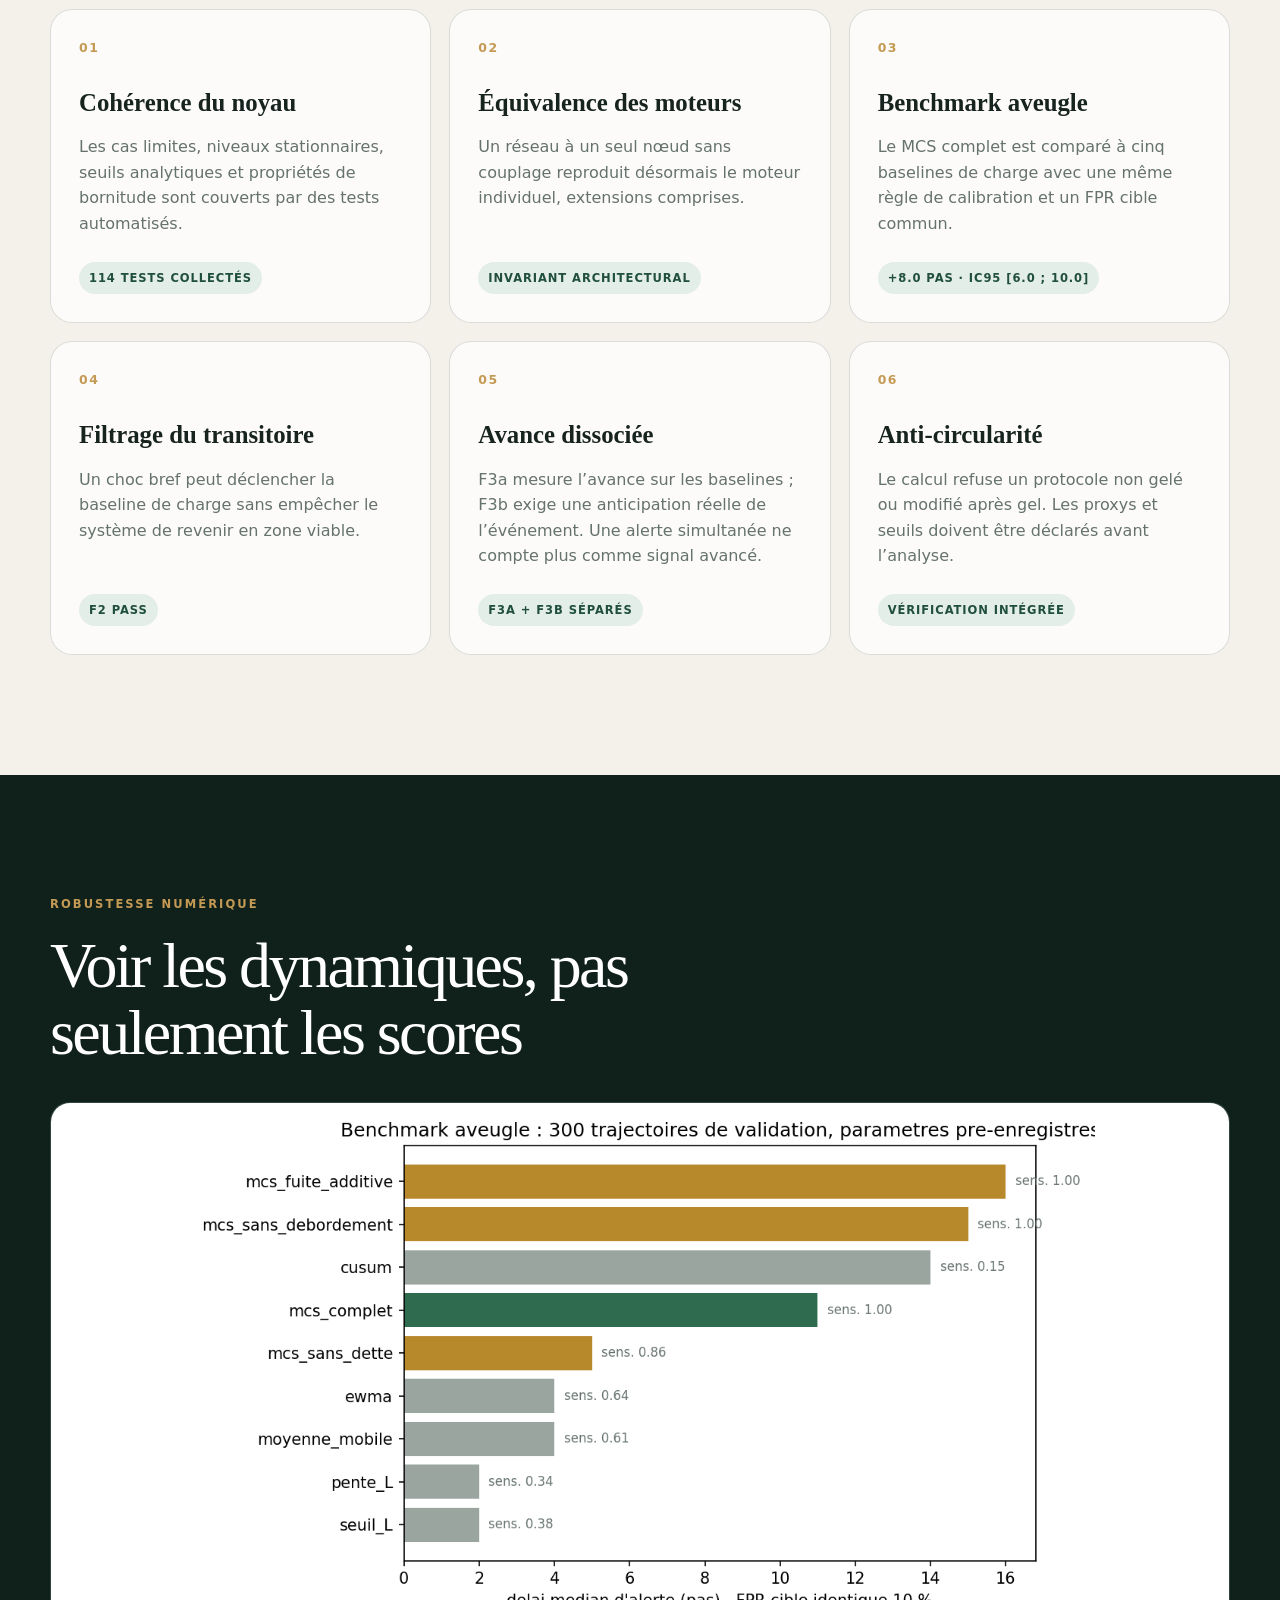
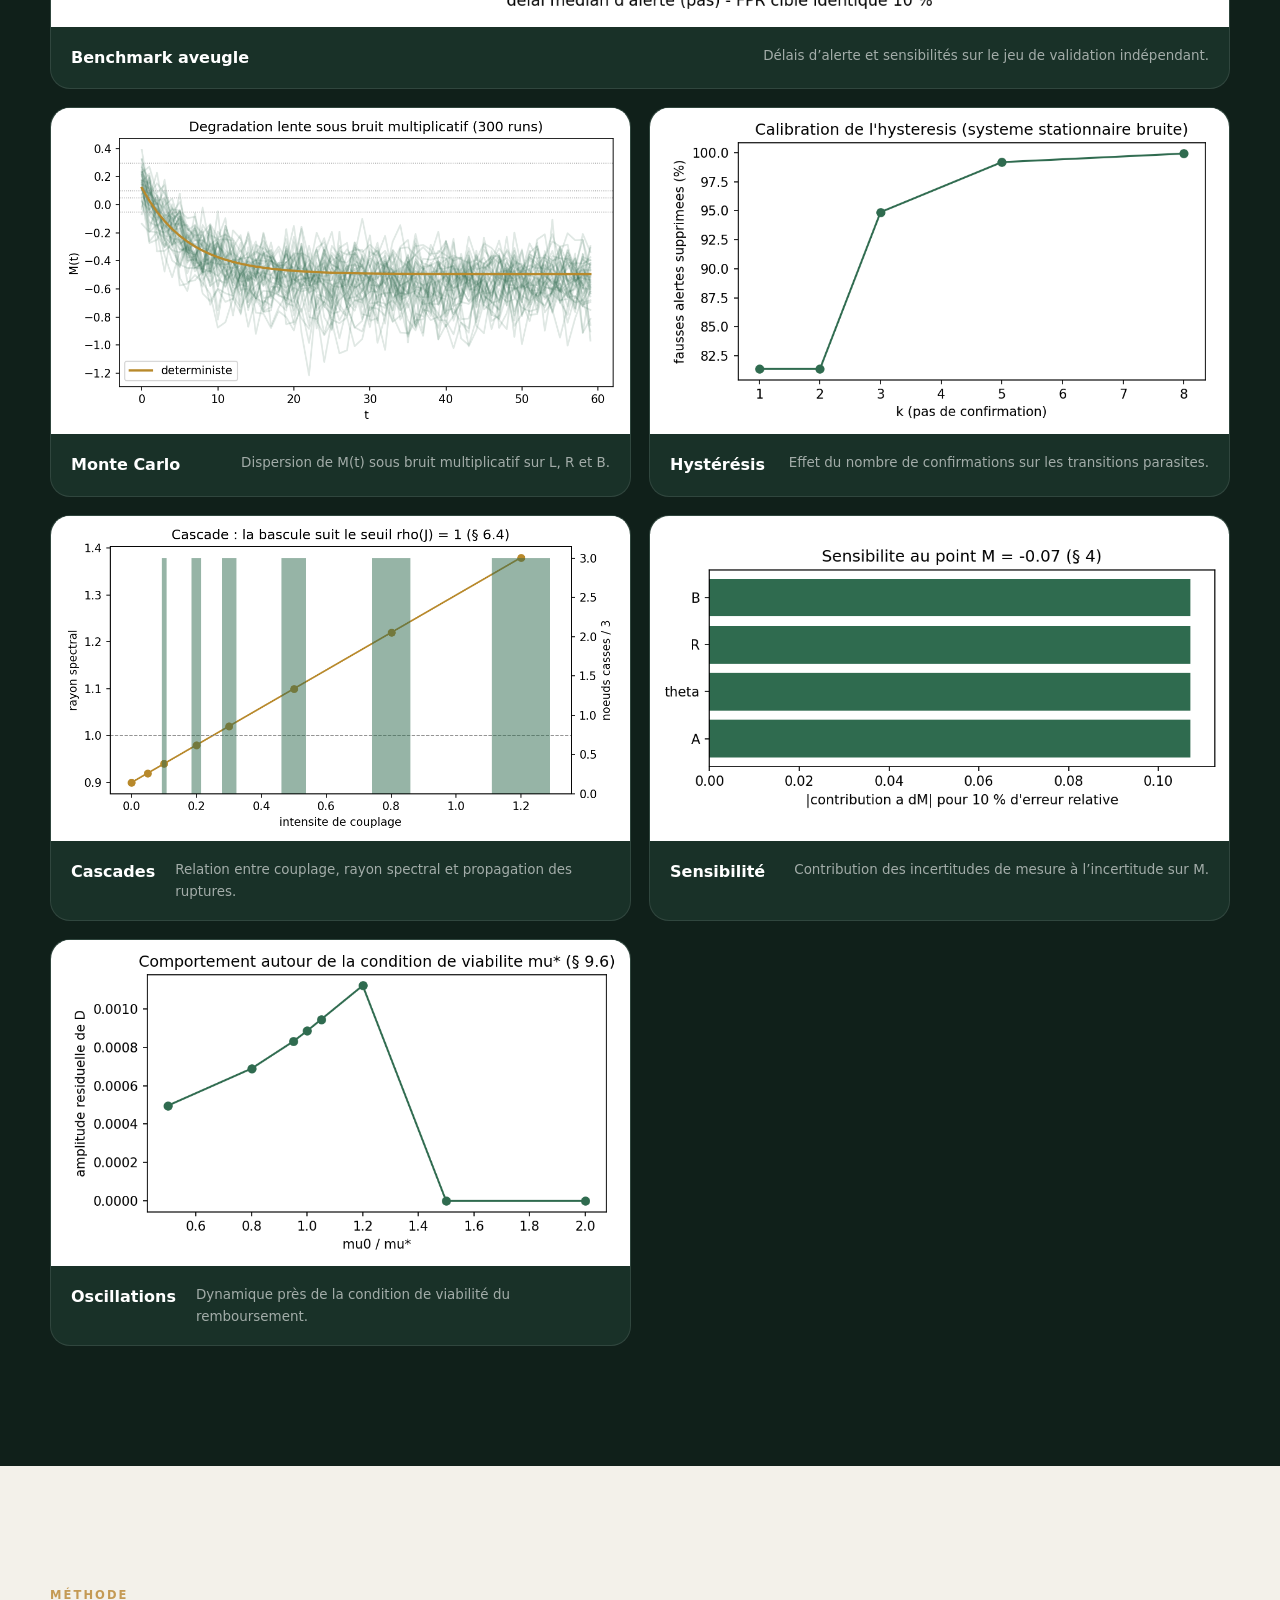
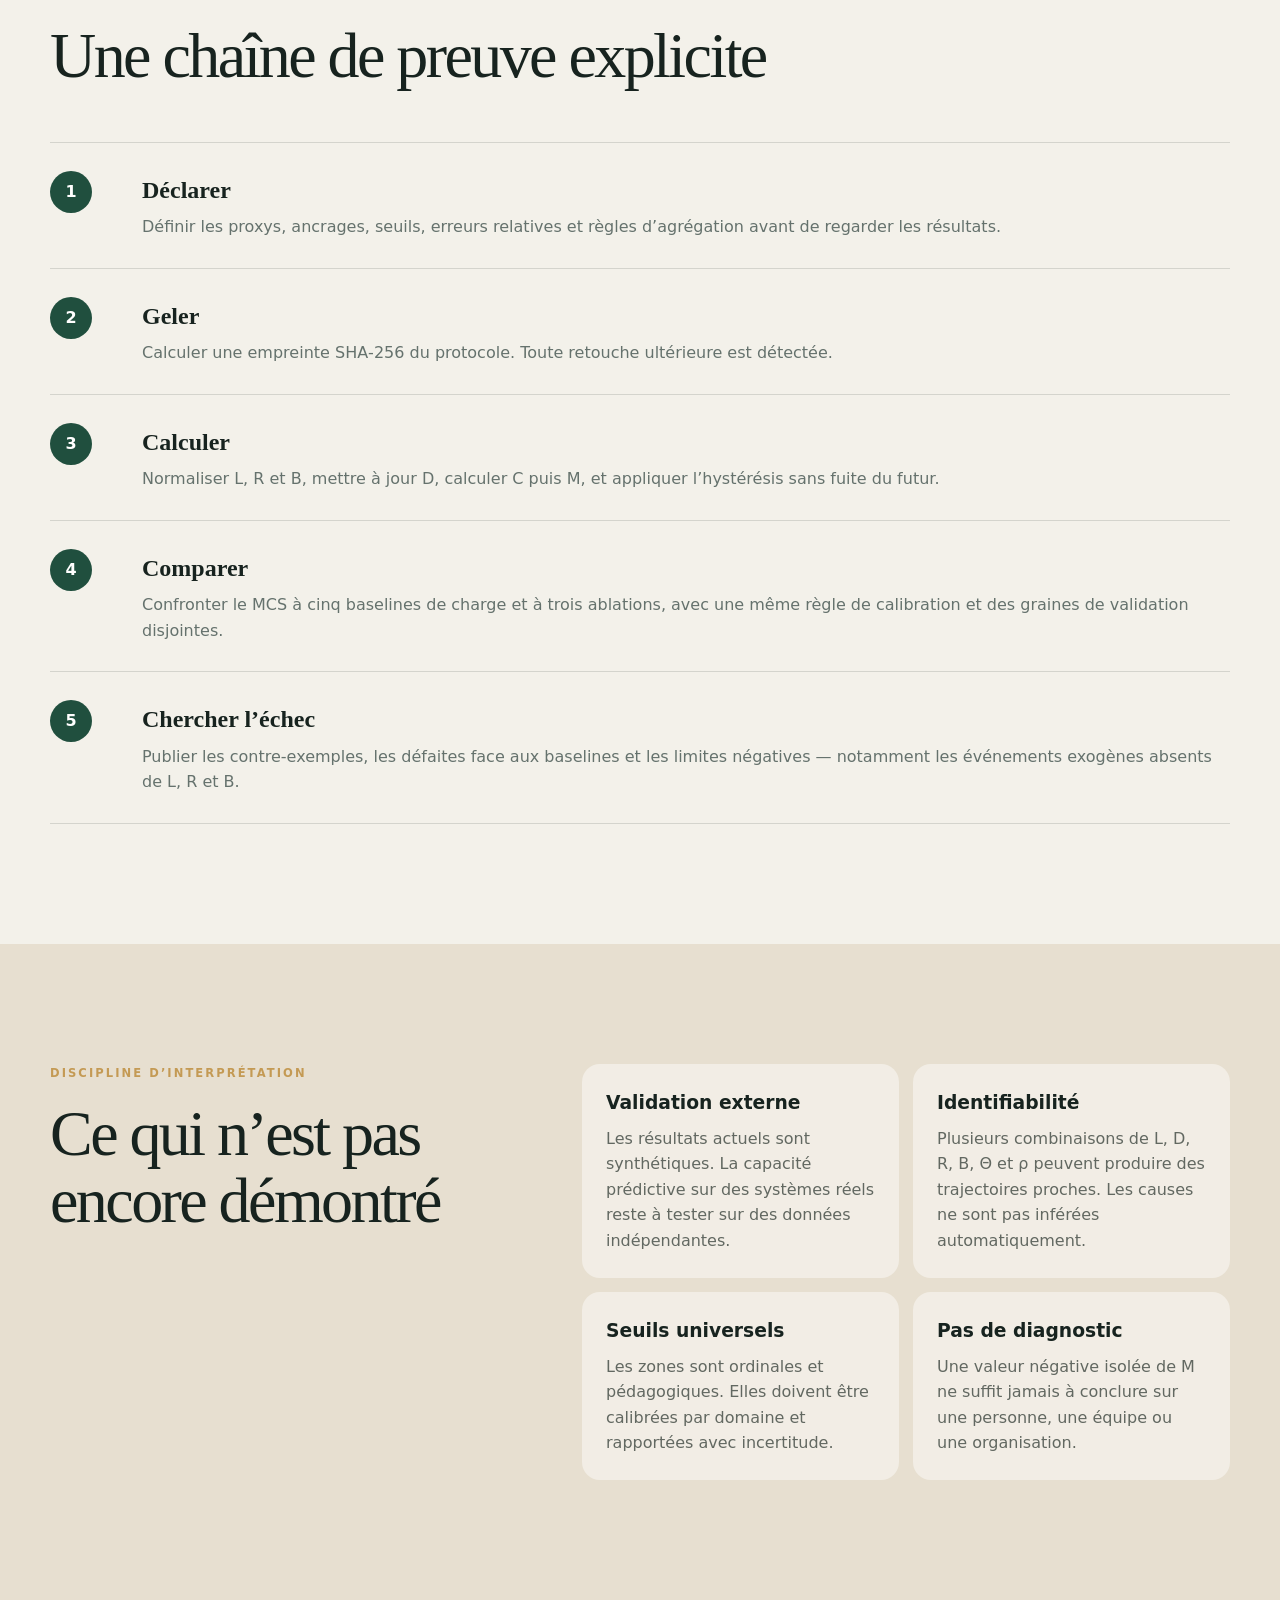
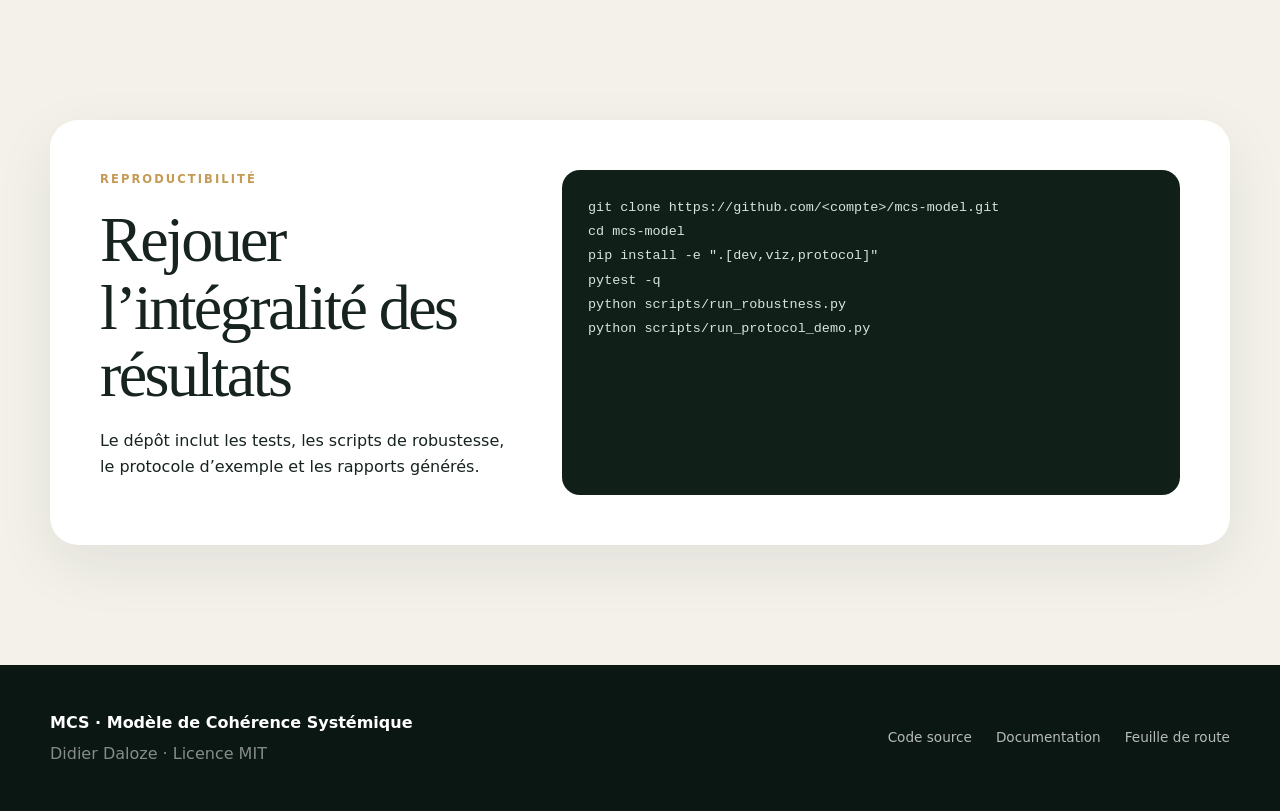
==== commit d4350730: "mise à jours" ====
--- a/docs/index.html
+++ b/docs/index.html
@@ -41,13 +41,15 @@
   </header>
 
   <main>
-    <section class="stats shell" id="resultats" aria-label="Indicateurs du projet">
-      <article><strong data-metric="n_tests" data-count="0">0</strong><span>tests automatisés</span></article>
-      <article><strong data-metric="falsification">— / —</strong><span>tests synthétiques de falsification</span></article>
-      <article><strong data-metric="python_ci">—</strong><span>versions Python testées en CI</span></article>
-      <article><strong>SHA‑256</strong><span>intégrité du protocole gelé</span></article>
-    </section>
-    <p class="shell" style="font-size:.75rem;color:#65726d;margin-top:-8px">Chiffres injectés depuis <a href="data/results.json">data/results.json</a>, généré par la CI (<span data-metric="provenance">génération locale</span>) — aucun nombre saisi à la main.</p>
+    <div class="stats-wrap" id="resultats">
+      <section class="stats shell" aria-label="Indicateurs du projet">
+        <article><strong data-metric="n_tests" data-count="0">0</strong><span>tests automatisés</span></article>
+        <article><strong data-metric="falsification">— / —</strong><span>tests synthétiques de falsification</span></article>
+        <article><strong class="stat-compact" data-metric="python_ci">—</strong><span>versions Python testées en CI</span></article>
+        <article><strong class="stat-compact">SHA‑256</strong><span>intégrité du protocole gelé</span></article>
+      </section>
+      <p class="stats-source shell">Chiffres injectés depuis <a href="data/results.json">data/results.json</a>, généré par la CI (<span data-metric="provenance">génération locale</span>) — aucun nombre saisi à la main.</p>
+    </div>
 
     <section class="section shell">
       <div class="section-heading">
@@ -56,11 +58,11 @@
         <p>Les résultats ci-dessous établissent la cohérence interne, la robustesse numérique et la reproductibilité des scénarios définis. Ils ne remplacent pas une validation sur données externes.</p>
       </div>
       <div class="result-grid">
-        <article class="result-card"><div class="result-index">01</div><h3>Cohérence du noyau</h3><p>Les cas limites, niveaux stationnaires, seuils analytiques et propriétés de bornitude sont couverts par des tests automatisés.</p><span class="tag">76/76 PASS</span></article>
+        <article class="result-card"><div class="result-index">01</div><h3>Cohérence du noyau</h3><p>Les cas limites, niveaux stationnaires, seuils analytiques et propriétés de bornitude sont couverts par des tests automatisés.</p><span class="tag" data-metric="tests_label">Tests chargés…</span></article>
         <article class="result-card"><div class="result-index">02</div><h3>Équivalence des moteurs</h3><p>Un réseau à un seul nœud sans couplage reproduit désormais le moteur individuel, extensions comprises.</p><span class="tag">Invariant architectural</span></article>
-        <article class="result-card"><div class="result-index">03</div><h3>Signal avancé synthétique</h3><p>Dans le scénario de dégradation silencieuse, la dette augmente et le MCS alerte alors que la charge seule reste sous son seuil.</p><span class="tag">F1 PASS</span></article>
+        <article class="result-card result-card-highlight"><div class="result-index">03</div><h3>Benchmark aveugle</h3><p>Le MCS complet est comparé à cinq baselines de charge avec une même règle de calibration et un FPR cible commun.</p><span class="tag" data-metric="benchmark_gain">Résultat chargé…</span></article>
         <article class="result-card"><div class="result-index">04</div><h3>Filtrage du transitoire</h3><p>Un choc bref peut déclencher la baseline de charge sans empêcher le système de revenir en zone viable.</p><span class="tag">F2 PASS</span></article>
-        <article class="result-card"><div class="result-index">05</div><h3>Avance sur rupture</h3><p>Dans le scénario canonique de montée vers la rupture, l’alerte MCS précède ou égale l’alerte fondée sur la charge.</p><span class="tag">F3 PASS</span></article>
+        <article class="result-card"><div class="result-index">05</div><h3>Avance dissociée</h3><p>F3a mesure l’avance sur les baselines ; F3b exige une anticipation réelle de l’événement. Une alerte simultanée ne compte plus comme signal avancé.</p><span class="tag">F3a + F3b séparés</span></article>
         <article class="result-card"><div class="result-index">06</div><h3>Anti-circularité</h3><p>Le calcul refuse un protocole non gelé ou modifié après gel. Les proxys et seuils doivent être déclarés avant l’analyse.</p><span class="tag">Vérification intégrée</span></article>
       </div>
     </section>
@@ -69,7 +71,8 @@
       <div class="shell">
         <div class="section-heading compact"><p class="eyebrow">Robustesse numérique</p><h2>Voir les dynamiques, pas seulement les scores</h2></div>
         <div class="gallery">
-          <figure class="featured"><img src="assets/monte_carlo.png" alt="Éventail Monte Carlo des trajectoires de marge systémique" loading="lazy"><figcaption><strong>Monte Carlo</strong><span>Dispersion de M(t) sous bruit multiplicatif sur L, R et B.</span></figcaption></figure>
+          <figure class="featured"><img src="assets/benchmark.png" alt="Comparaison des délais d'alerte du MCS et des baselines" loading="lazy"><figcaption><strong>Benchmark aveugle</strong><span>Délais d’alerte et sensibilités sur le jeu de validation indépendant.</span></figcaption></figure>
+          <figure><img src="assets/monte_carlo.png" alt="Éventail Monte Carlo des trajectoires de marge systémique" loading="lazy"><figcaption><strong>Monte Carlo</strong><span>Dispersion de M(t) sous bruit multiplicatif sur L, R et B.</span></figcaption></figure>
           <figure><img src="assets/hysteresis_k.png" alt="Réduction des fausses alertes selon le paramètre d'hystérésis" loading="lazy"><figcaption><strong>Hystérésis</strong><span>Effet du nombre de confirmations sur les transitions parasites.</span></figcaption></figure>
           <figure><img src="assets/cascade.png" alt="Propagation de cascades en fonction du rayon spectral" loading="lazy"><figcaption><strong>Cascades</strong><span>Relation entre couplage, rayon spectral et propagation des ruptures.</span></figcaption></figure>
           <figure><img src="assets/tornado.png" alt="Diagramme de sensibilité de l'indice MCS" loading="lazy"><figcaption><strong>Sensibilité</strong><span>Contribution des incertitudes de mesure à l’incertitude sur M.</span></figcaption></figure>
@@ -84,8 +87,8 @@
         <article><span>1</span><div><h3>Déclarer</h3><p>Définir les proxys, ancrages, seuils, erreurs relatives et règles d’agrégation avant de regarder les résultats.</p></div></article>
         <article><span>2</span><div><h3>Geler</h3><p>Calculer une empreinte SHA‑256 du protocole. Toute retouche ultérieure est détectée.</p></div></article>
         <article><span>3</span><div><h3>Calculer</h3><p>Normaliser L, R et B, mettre à jour D, calculer C puis M, et appliquer l’hystérésis sans fuite du futur.</p></div></article>
-        <article><span>4</span><div><h3>Comparer</h3><p>Confronter le signal MCS à des baselines simples : seuil de charge et moyenne mobile.</p></div></article>
-        <article><span>5</span><div><h3>Chercher l’échec</h3><p>Documenter les scénarios où les lois de mise à jour ne produisent pas l’avance ou la stabilité attendue.</p></div></article>
+        <article><span>4</span><div><h3>Comparer</h3><p>Confronter le MCS à cinq baselines de charge et à trois ablations, avec une même règle de calibration et des graines de validation disjointes.</p></div></article>
+        <article><span>5</span><div><h3>Chercher l’échec</h3><p>Publier les contre-exemples, les défaites face aux baselines et les limites négatives — notamment les événements exogènes absents de L, R et B.</p></div></article>
       </div>
     </section>
 
--- a/docs/styles.css
+++ b/docs/styles.css
@@ -1 +1 @@
-:root{--bg:#f3f1ea;--ink:#17231f;--muted:#65726d;--green:#204f3e;--green2:#2f7559;--gold:#c49a54;--line:rgba(23,35,31,.14);--white:#fff;--dark:#10201a;--radius:22px}*{box-sizing:border-box}html{scroll-behavior:smooth}body{margin:0;background:var(--bg);color:var(--ink);font-family:Inter,ui-sans-serif,system-ui,-apple-system,BlinkMacSystemFont,"Segoe UI",sans-serif;line-height:1.6}.shell{width:min(1180px,calc(100% - 40px));margin:auto}.hero{min-height:760px;background:radial-gradient(circle at 78% 25%,rgba(196,154,84,.16),transparent 26%),linear-gradient(135deg,#10251d 0%,#17382b 55%,#1d4938 100%);color:#fff;position:relative;overflow:hidden}.hero:after{content:"";position:absolute;right:-160px;bottom:-300px;width:650px;height:650px;border:1px solid rgba(255,255,255,.12);border-radius:50%;box-shadow:0 0 0 80px rgba(255,255,255,.025),0 0 0 160px rgba(255,255,255,.02)}.nav{height:84px;display:flex;align-items:center;justify-content:space-between;position:relative;z-index:2}.brand{display:flex;align-items:center;gap:11px;color:#fff;text-decoration:none;font-weight:800;letter-spacing:.08em}.brand-mark{display:grid;place-items:center;width:34px;height:34px;border:1px solid rgba(255,255,255,.5);border-radius:10px;color:#eed2a1}.nav-links{display:flex;gap:28px}.nav a{color:#fff;text-decoration:none}.nav-links a{font-size:.9rem;opacity:.76}.nav-links a:hover{opacity:1}.hero-grid{display:grid;grid-template-columns:1.1fr .9fr;gap:80px;align-items:center;padding:100px 0 120px;position:relative;z-index:1}.eyebrow{text-transform:uppercase;letter-spacing:.18em;font-weight:800;font-size:.72rem;color:var(--gold);margin:0 0 18px}.hero h1{font-family:Georgia,"Times New Roman",serif;font-weight:500;line-height:.98;font-size:clamp(3.5rem,7vw,6.6rem);letter-spacing:-.055em;margin:0 0 28px}.hero h1 span{color:#d9bc86}.lead{font-size:1.2rem;max-width:720px;color:rgba(255,255,255,.76)}.hero-actions{display:flex;gap:12px;margin:34px 0 24px}.button{display:inline-flex;align-items:center;justify-content:center;background:#e5c48d;color:#183126!important;padding:13px 20px;border-radius:999px;text-decoration:none;font-weight:800;font-size:.88rem}.button:hover{transform:translateY(-1px)}.button-small{padding:9px 15px;font-size:.78rem}.button-ghost{background:transparent;color:#fff!important;border:1px solid rgba(255,255,255,.32)}.disclaimer{font-size:.8rem;color:rgba(255,255,255,.52);max-width:620px}.equation-card{padding:34px;border:1px solid rgba(255,255,255,.17);border-radius:28px;background:rgba(255,255,255,.07);backdrop-filter:blur(12px);box-shadow:0 30px 80px rgba(0,0,0,.18)}.equation-label{font-size:.72rem;text-transform:uppercase;letter-spacing:.16em;color:#d9bc86;margin-bottom:22px}.equation{font-family:Georgia,serif;font-size:1.2rem;padding:12px 0;color:rgba(255,255,255,.82)}.equation-main{font-size:2rem;color:#fff}.equation-small{font-size:1rem;line-height:1.5}.equation-divider{height:1px;background:rgba(255,255,255,.15);margin:14px 0}.stats{display:grid;grid-template-columns:repeat(4,1fr);margin-top:-46px;position:relative;z-index:3;background:#fff;border-radius:20px;box-shadow:0 18px 60px rgba(23,35,31,.1);overflow:hidden}.stats article{padding:28px 30px;border-right:1px solid var(--line)}.stats article:last-child{border:0}.stats strong{display:block;font-family:Georgia,serif;font-size:2rem;color:var(--green)}.stats span{font-size:.78rem;color:var(--muted);text-transform:uppercase;letter-spacing:.08em}.section{padding:120px 0}.section-heading{max-width:760px;margin-bottom:52px}.section-heading.compact{margin-bottom:36px}.section-heading h2,.limit-grid h2,.reproduce-card h2{font-family:Georgia,serif;font-weight:500;font-size:clamp(2.4rem,5vw,4.4rem);line-height:1.05;letter-spacing:-.04em;margin:0 0 20px}.section-heading p:last-child{color:var(--muted);font-size:1.05rem}.result-grid{display:grid;grid-template-columns:repeat(3,1fr);gap:18px}.result-card{background:rgba(255,255,255,.72);border:1px solid var(--line);border-radius:var(--radius);padding:28px;min-height:285px;display:flex;flex-direction:column;transition:.25s}.result-card:hover{transform:translateY(-4px);box-shadow:0 20px 50px rgba(23,35,31,.08)}.result-index{color:var(--gold);font-weight:900;font-size:.78rem;letter-spacing:.12em}.result-card h3{font-family:Georgia,serif;font-size:1.55rem;margin:25px 0 12px}.result-card p{color:var(--muted);margin:0 0 25px}.tag{margin-top:auto;align-self:flex-start;background:#e4eee8;color:var(--green);font-size:.72rem;font-weight:900;text-transform:uppercase;letter-spacing:.08em;padding:7px 10px;border-radius:999px}.section-dark{background:var(--dark);color:#fff}.section-dark .section-heading h2{max-width:800px}.gallery{display:grid;grid-template-columns:repeat(2,1fr);gap:18px}.gallery figure{margin:0;background:#193128;border:1px solid rgba(255,255,255,.1);border-radius:20px;overflow:hidden}.gallery .featured{grid-column:1/-1}.gallery img{width:100%;display:block;background:#fff;aspect-ratio:16/9;object-fit:contain}.gallery .featured img{aspect-ratio:2.25/1}.gallery figcaption{display:flex;justify-content:space-between;gap:20px;padding:18px 20px}.gallery figcaption span{color:rgba(255,255,255,.6);font-size:.84rem}.timeline{display:grid;gap:0}.timeline article{display:grid;grid-template-columns:70px 1fr;gap:22px;padding:28px 0;border-top:1px solid var(--line)}.timeline article:last-child{border-bottom:1px solid var(--line)}.timeline article>span{width:42px;height:42px;border-radius:50%;display:grid;place-items:center;background:var(--green);color:#fff;font-weight:900}.timeline h3{margin:0 0 5px;font-family:Georgia,serif;font-size:1.5rem}.timeline p{margin:0;color:var(--muted)}.limit-section{background:#e7dfd0}.limit-grid{display:grid;grid-template-columns:.8fr 1.2fr;gap:100px}.limit-list{display:grid;grid-template-columns:1fr 1fr;gap:14px}.limit-list article{padding:24px;background:rgba(255,255,255,.44);border-radius:18px}.limit-list h3{margin:0 0 8px}.limit-list p{margin:0;color:#626861}.reproduce-card{background:#fff;border-radius:28px;padding:50px;display:grid;grid-template-columns:.8fr 1.2fr;gap:50px;box-shadow:0 20px 60px rgba(23,35,31,.08)}pre{margin:0;background:#102019;color:#d7e4db;border-radius:18px;padding:26px;overflow:auto;font-size:.84rem;line-height:1.8}footer{background:#0b1712;color:#fff;padding:45px 0}.footer-grid{display:flex;justify-content:space-between;align-items:center}.footer-grid p{margin:5px 0 0;color:rgba(255,255,255,.5)}.footer-grid>div:last-child{display:flex;gap:24px}.footer-grid a{color:#fff;text-decoration:none;font-size:.85rem;opacity:.7}@media(max-width:900px){.nav-links{display:none}.hero{min-height:auto}.hero-grid,.limit-grid,.reproduce-card{grid-template-columns:1fr;gap:45px}.stats{grid-template-columns:1fr 1fr}.result-grid{grid-template-columns:1fr 1fr}.hero-grid{padding:70px 0 100px}.equation-card{max-width:650px}.limit-grid{gap:40px}}@media(max-width:620px){.shell{width:min(100% - 24px,1180px)}.nav .button{display:none}.hero h1{font-size:3.5rem}.hero-actions{flex-direction:column;align-items:stretch}.stats{grid-template-columns:1fr;margin-top:-30px}.stats article{border-right:0;border-bottom:1px solid var(--line)}.result-grid,.gallery,.limit-list{grid-template-columns:1fr}.gallery .featured{grid-column:auto}.gallery .featured img,.gallery img{aspect-ratio:4/3}.section{padding:82px 0}.reproduce-card{padding:25px}.footer-grid{align-items:flex-start;gap:30px;flex-direction:column}.footer-grid>div:last-child{flex-wrap:wrap}.gallery figcaption{flex-direction:column;gap:4px}}
+:root{--bg:#f3f1ea;--ink:#17231f;--muted:#65726d;--green:#204f3e;--green2:#2f7559;--gold:#c49a54;--line:rgba(23,35,31,.14);--white:#fff;--dark:#10201a;--radius:22px}*{box-sizing:border-box}html{scroll-behavior:smooth}body{margin:0;background:var(--bg);color:var(--ink);font-family:Inter,ui-sans-serif,system-ui,-apple-system,BlinkMacSystemFont,"Segoe UI",sans-serif;line-height:1.6}.shell{width:min(1180px,calc(100% - 40px));margin:auto}.hero{min-height:760px;background:radial-gradient(circle at 78% 25%,rgba(196,154,84,.16),transparent 26%),linear-gradient(135deg,#10251d 0%,#17382b 55%,#1d4938 100%);color:#fff;position:relative;overflow:hidden}.hero:after{content:"";position:absolute;right:-160px;bottom:-300px;width:650px;height:650px;border:1px solid rgba(255,255,255,.12);border-radius:50%;box-shadow:0 0 0 80px rgba(255,255,255,.025),0 0 0 160px rgba(255,255,255,.02)}.nav{height:84px;display:flex;align-items:center;justify-content:space-between;position:relative;z-index:2}.brand{display:flex;align-items:center;gap:11px;color:#fff;text-decoration:none;font-weight:800;letter-spacing:.08em}.brand-mark{display:grid;place-items:center;width:34px;height:34px;border:1px solid rgba(255,255,255,.5);border-radius:10px;color:#eed2a1}.nav-links{display:flex;gap:28px}.nav a{color:#fff;text-decoration:none}.nav-links a{font-size:.9rem;opacity:.76}.nav-links a:hover{opacity:1}.hero-grid{display:grid;grid-template-columns:1.1fr .9fr;gap:80px;align-items:center;padding:100px 0 120px;position:relative;z-index:1}.eyebrow{text-transform:uppercase;letter-spacing:.18em;font-weight:800;font-size:.72rem;color:var(--gold);margin:0 0 18px}.hero h1{font-family:Georgia,"Times New Roman",serif;font-weight:500;line-height:.98;font-size:clamp(3.5rem,7vw,6.6rem);letter-spacing:-.055em;margin:0 0 28px}.hero h1 span{color:#d9bc86}.lead{font-size:1.2rem;max-width:720px;color:rgba(255,255,255,.76)}.hero-actions{display:flex;gap:12px;margin:34px 0 24px}.button{display:inline-flex;align-items:center;justify-content:center;background:#e5c48d;color:#183126!important;padding:13px 20px;border-radius:999px;text-decoration:none;font-weight:800;font-size:.88rem}.button:hover{transform:translateY(-1px)}.button-small{padding:9px 15px;font-size:.78rem}.button-ghost{background:transparent;color:#fff!important;border:1px solid rgba(255,255,255,.32)}.disclaimer{font-size:.8rem;color:rgba(255,255,255,.52);max-width:620px}.equation-card{padding:34px;border:1px solid rgba(255,255,255,.17);border-radius:28px;background:rgba(255,255,255,.07);backdrop-filter:blur(12px);box-shadow:0 30px 80px rgba(0,0,0,.18)}.equation-label{font-size:.72rem;text-transform:uppercase;letter-spacing:.16em;color:#d9bc86;margin-bottom:22px}.equation{font-family:Georgia,serif;font-size:1.2rem;padding:12px 0;color:rgba(255,255,255,.82)}.equation-main{font-size:2rem;color:#fff}.equation-small{font-size:1rem;line-height:1.5}.equation-divider{height:1px;background:rgba(255,255,255,.15);margin:14px 0}.stats-wrap{position:relative;z-index:3;margin-top:-46px;padding-bottom:16px}.stats{display:grid;grid-template-columns:repeat(4,minmax(0,1fr));background:#fff;border-radius:20px;box-shadow:0 18px 60px rgba(23,35,31,.1);overflow:hidden}.stats article{min-width:0;padding:28px 30px;border-right:1px solid var(--line)}.stats article:last-child{border:0}.stats strong{display:block;max-width:100%;font-family:Georgia,serif;font-size:clamp(1.55rem,2.45vw,2rem);line-height:1.12;color:var(--green);overflow-wrap:anywhere}.stats strong.stat-compact{font-size:clamp(1.38rem,2.15vw,1.85rem)}.stats span{display:block;margin-top:10px;font-size:.75rem;line-height:1.45;color:var(--muted);text-transform:uppercase;letter-spacing:.08em;overflow-wrap:anywhere}.stats-source{margin-top:14px!important;margin-bottom:0;font-size:.75rem;line-height:1.5;color:var(--muted)}.stats-source a{color:var(--green);font-weight:700}.result-card-highlight{background:linear-gradient(145deg,rgba(255,255,255,.92),rgba(228,238,232,.85));border-color:rgba(47,117,89,.28)}.section{padding:120px 0}.section-heading{max-width:760px;margin-bottom:52px}.section-heading.compact{margin-bottom:36px}.section-heading h2,.limit-grid h2,.reproduce-card h2{font-family:Georgia,serif;font-weight:500;font-size:clamp(2.4rem,5vw,4.4rem);line-height:1.05;letter-spacing:-.04em;margin:0 0 20px}.section-heading p:last-child{color:var(--muted);font-size:1.05rem}.result-grid{display:grid;grid-template-columns:repeat(3,1fr);gap:18px}.result-card{background:rgba(255,255,255,.72);border:1px solid var(--line);border-radius:var(--radius);padding:28px;min-height:285px;display:flex;flex-direction:column;transition:.25s}.result-card:hover{transform:translateY(-4px);box-shadow:0 20px 50px rgba(23,35,31,.08)}.result-index{color:var(--gold);font-weight:900;font-size:.78rem;letter-spacing:.12em}.result-card h3{font-family:Georgia,serif;font-size:1.55rem;margin:25px 0 12px}.result-card p{color:var(--muted);margin:0 0 25px}.tag{margin-top:auto;align-self:flex-start;background:#e4eee8;color:var(--green);font-size:.72rem;font-weight:900;text-transform:uppercase;letter-spacing:.08em;padding:7px 10px;border-radius:999px}.section-dark{background:var(--dark);color:#fff}.section-dark .section-heading h2{max-width:800px}.gallery{display:grid;grid-template-columns:repeat(2,1fr);gap:18px}.gallery figure{margin:0;background:#193128;border:1px solid rgba(255,255,255,.1);border-radius:20px;overflow:hidden}.gallery .featured{grid-column:1/-1}.gallery img{width:100%;display:block;background:#fff;aspect-ratio:16/9;object-fit:contain}.gallery .featured img{aspect-ratio:2.25/1}.gallery figcaption{display:flex;justify-content:space-between;gap:20px;padding:18px 20px}.gallery figcaption span{color:rgba(255,255,255,.6);font-size:.84rem}.timeline{display:grid;gap:0}.timeline article{display:grid;grid-template-columns:70px 1fr;gap:22px;padding:28px 0;border-top:1px solid var(--line)}.timeline article:last-child{border-bottom:1px solid var(--line)}.timeline article>span{width:42px;height:42px;border-radius:50%;display:grid;place-items:center;background:var(--green);color:#fff;font-weight:900}.timeline h3{margin:0 0 5px;font-family:Georgia,serif;font-size:1.5rem}.timeline p{margin:0;color:var(--muted)}.limit-section{background:#e7dfd0}.limit-grid{display:grid;grid-template-columns:.8fr 1.2fr;gap:100px}.limit-list{display:grid;grid-template-columns:1fr 1fr;gap:14px}.limit-list article{padding:24px;background:rgba(255,255,255,.44);border-radius:18px}.limit-list h3{margin:0 0 8px}.limit-list p{margin:0;color:#626861}.reproduce-card{background:#fff;border-radius:28px;padding:50px;display:grid;grid-template-columns:.8fr 1.2fr;gap:50px;box-shadow:0 20px 60px rgba(23,35,31,.08)}pre{margin:0;background:#102019;color:#d7e4db;border-radius:18px;padding:26px;overflow:auto;font-size:.84rem;line-height:1.8}footer{background:#0b1712;color:#fff;padding:45px 0}.footer-grid{display:flex;justify-content:space-between;align-items:center}.footer-grid p{margin:5px 0 0;color:rgba(255,255,255,.5)}.footer-grid>div:last-child{display:flex;gap:24px}.footer-grid a{color:#fff;text-decoration:none;font-size:.85rem;opacity:.7}@media(max-width:1080px){.stats{grid-template-columns:repeat(2,minmax(0,1fr))}.stats article:nth-child(2){border-right:0}.stats article:nth-child(-n+2){border-bottom:1px solid var(--line)}}@media(max-width:900px){.nav-links{display:none}.hero{min-height:auto}.hero-grid,.limit-grid,.reproduce-card{grid-template-columns:1fr;gap:45px}.stats{grid-template-columns:1fr 1fr}.result-grid{grid-template-columns:1fr 1fr}.hero-grid{padding:70px 0 100px}.equation-card{max-width:650px}.limit-grid{gap:40px}}@media(max-width:620px){.shell{width:min(100% - 24px,1180px)}.nav .button{display:none}.hero h1{font-size:3.5rem}.hero-actions{flex-direction:column;align-items:stretch}.stats-wrap{margin-top:-30px;padding-bottom:8px}.stats{grid-template-columns:1fr}.stats article,.stats article:nth-child(2){border-right:0;border-bottom:1px solid var(--line)}.stats article:last-child{border-bottom:0}.stats strong,.stats strong.stat-compact{font-size:1.75rem}.stats-source{margin-top:12px!important;padding:0 2px}.result-grid,.gallery,.limit-list{grid-template-columns:1fr}.gallery .featured{grid-column:auto}.gallery .featured img,.gallery img{aspect-ratio:4/3}.section{padding:82px 0}.reproduce-card{padding:25px}.footer-grid{align-items:flex-start;gap:30px;flex-direction:column}.footer-grid>div:last-child{flex-wrap:wrap}.gallery figcaption{flex-direction:column;gap:4px}}
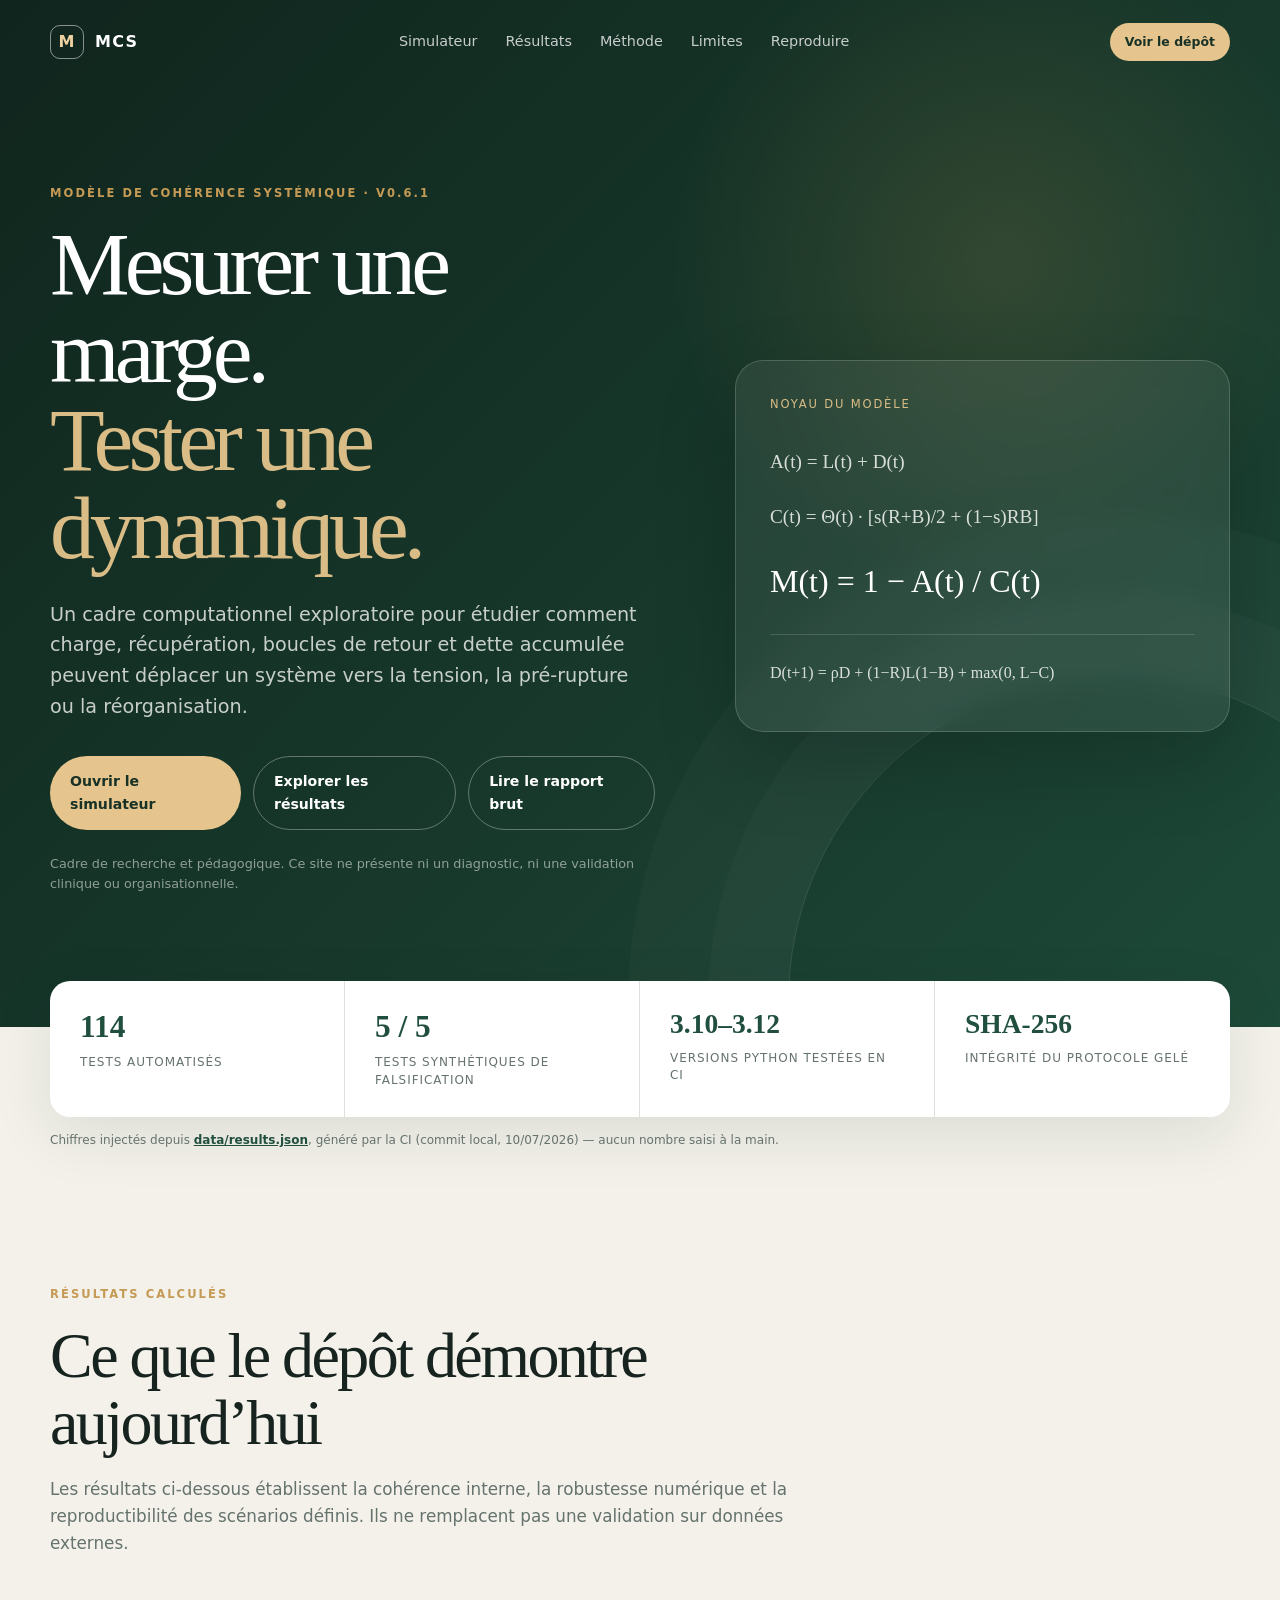
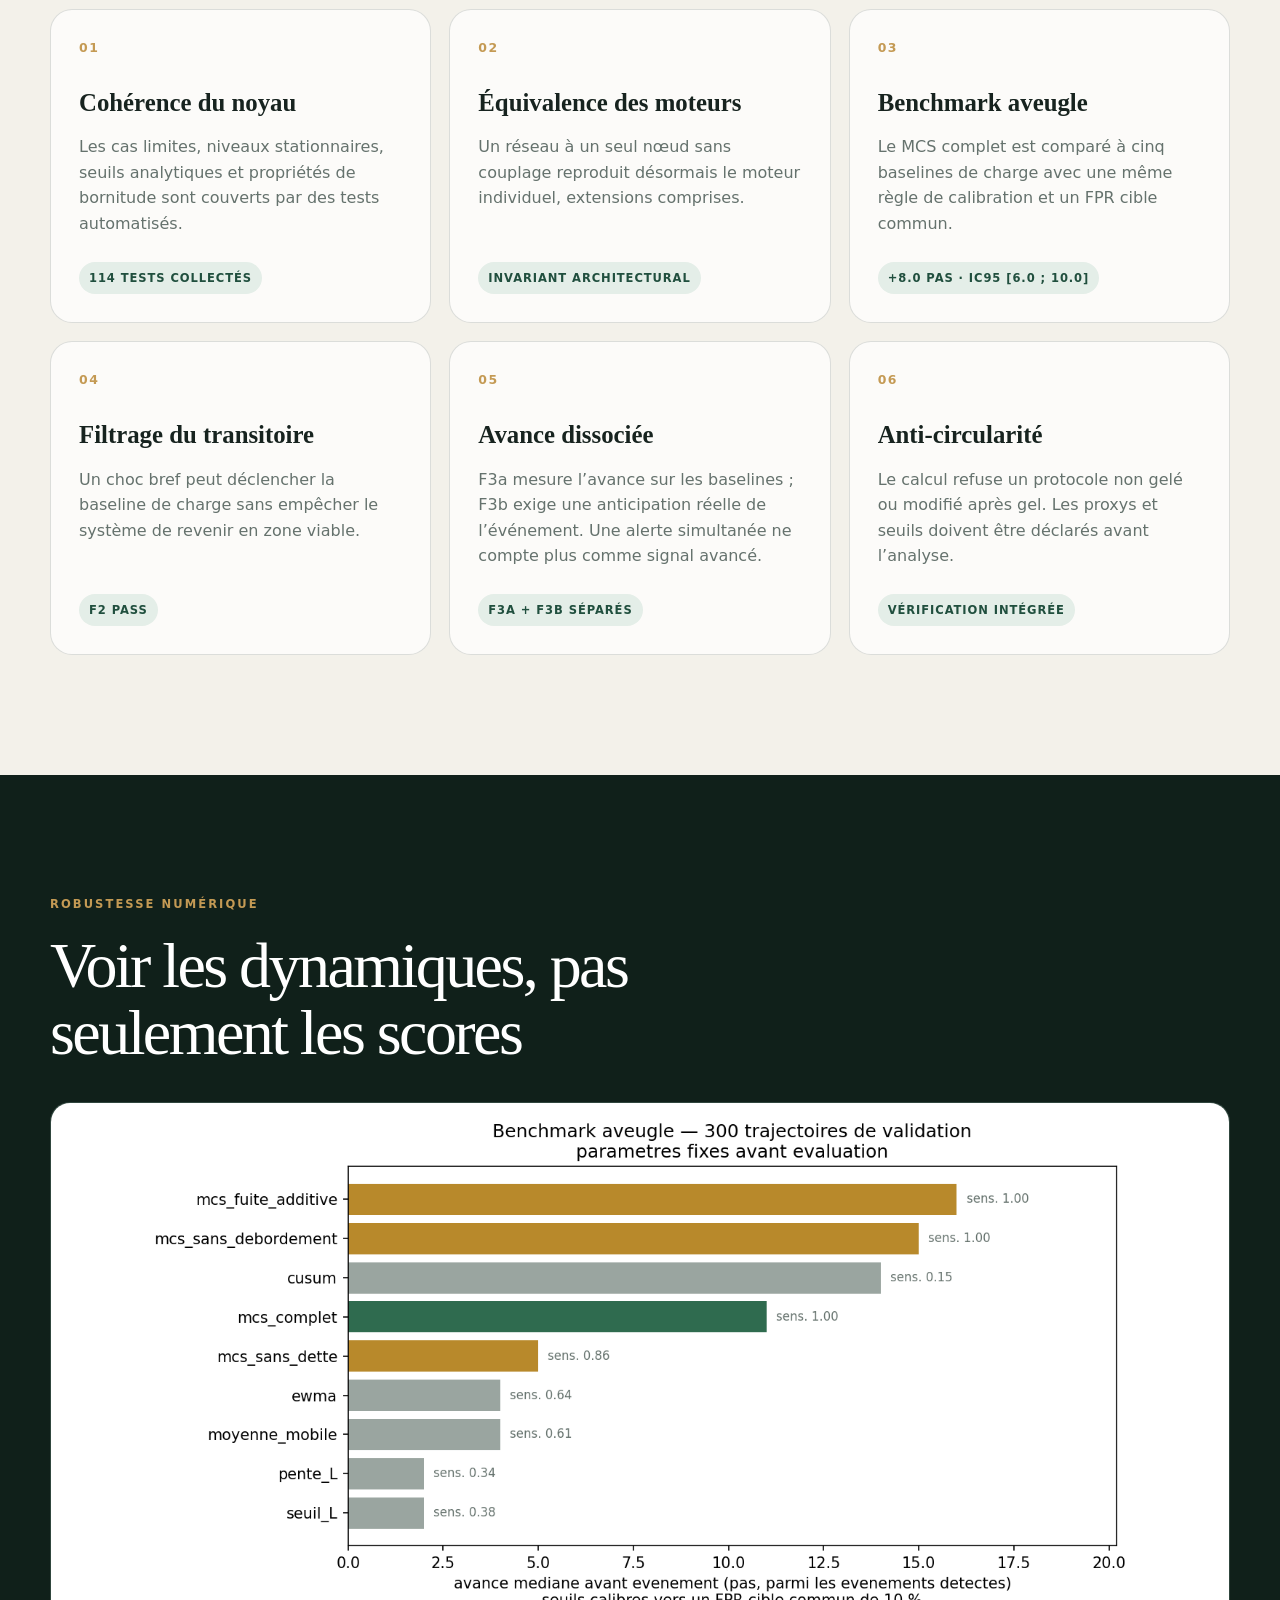
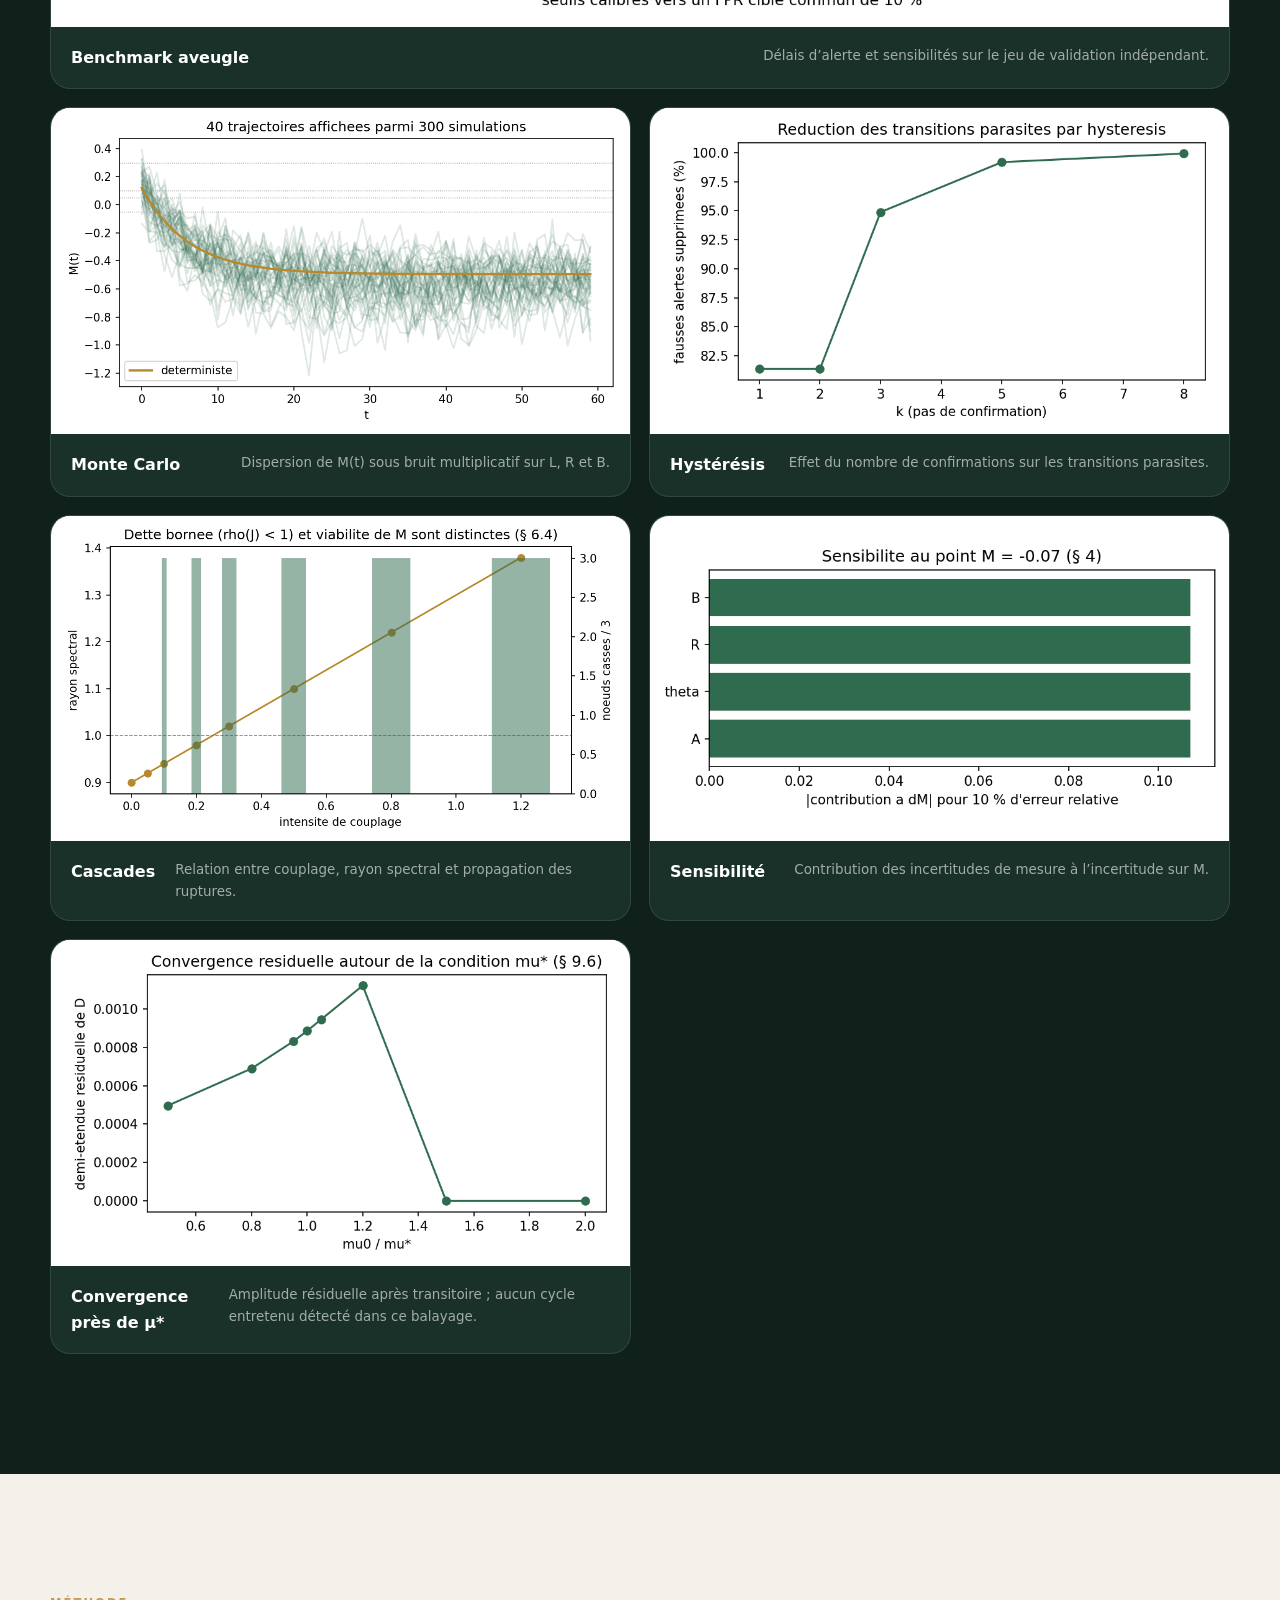
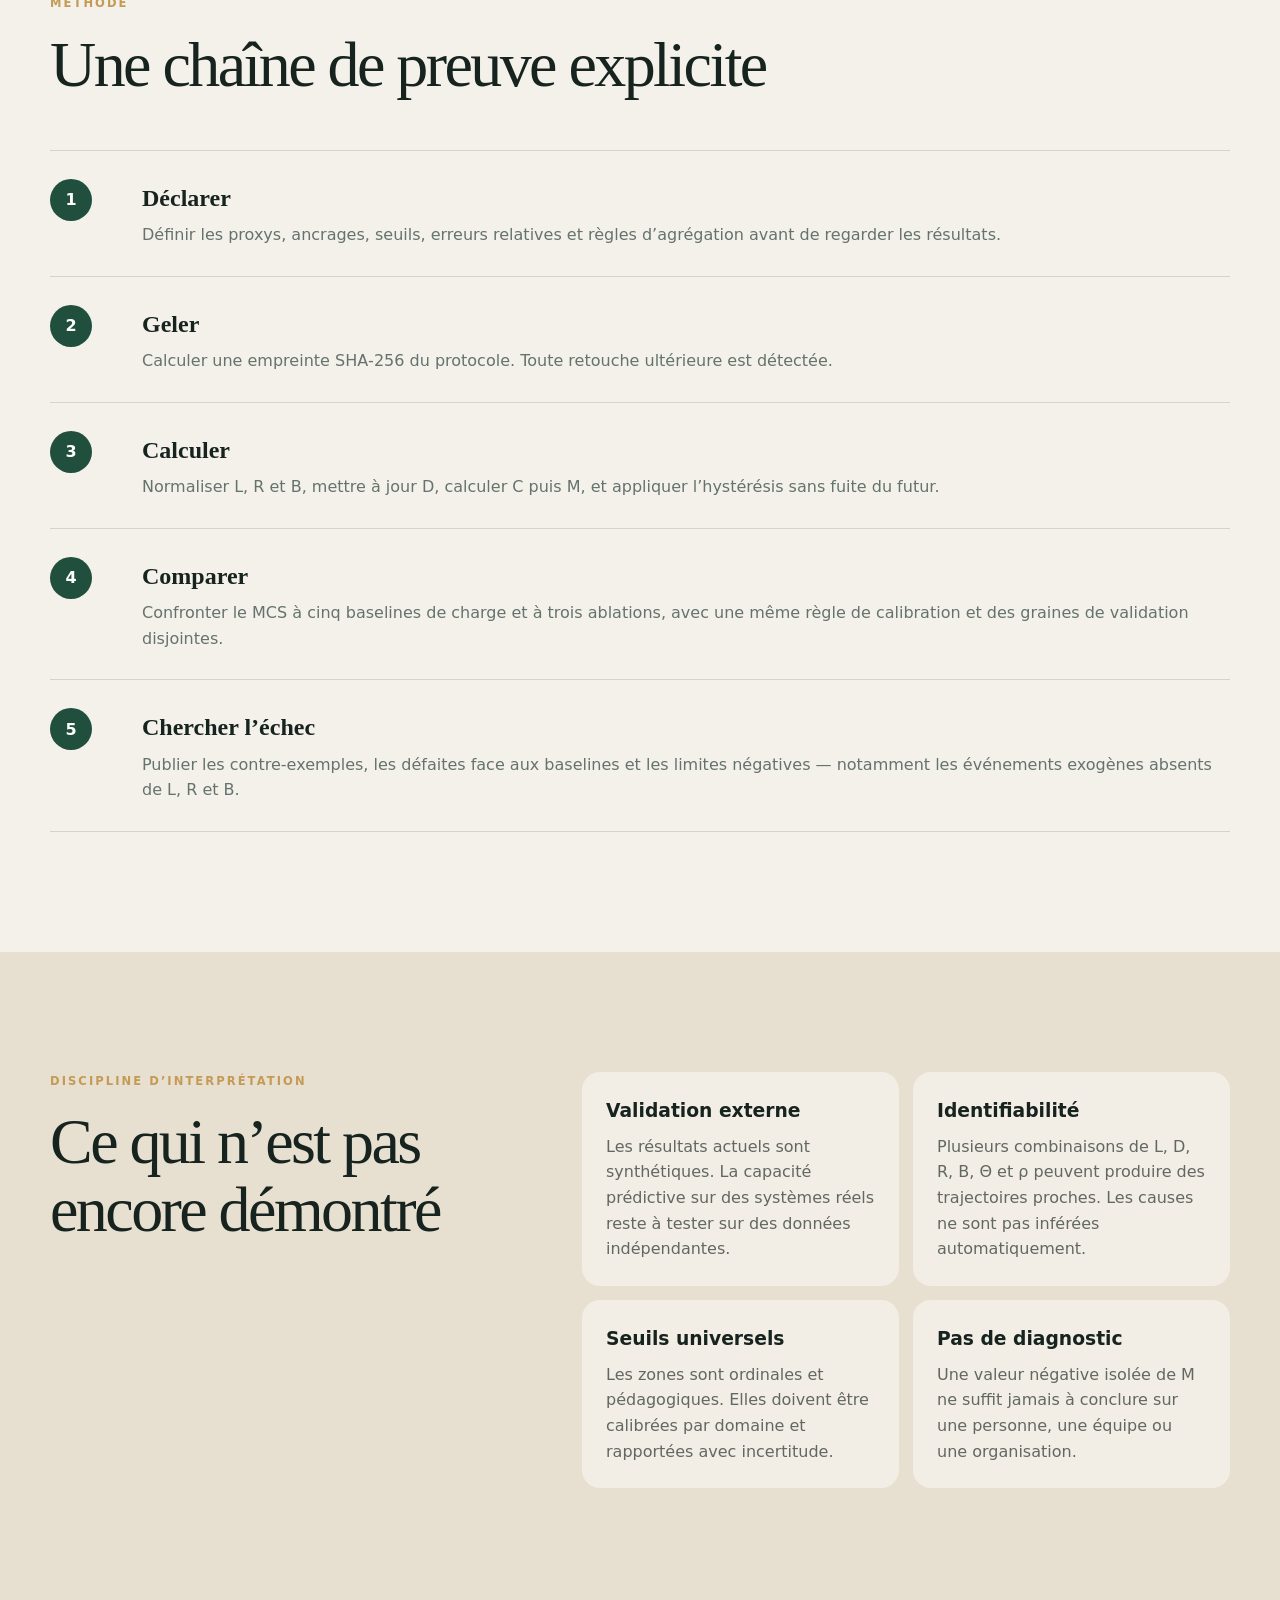
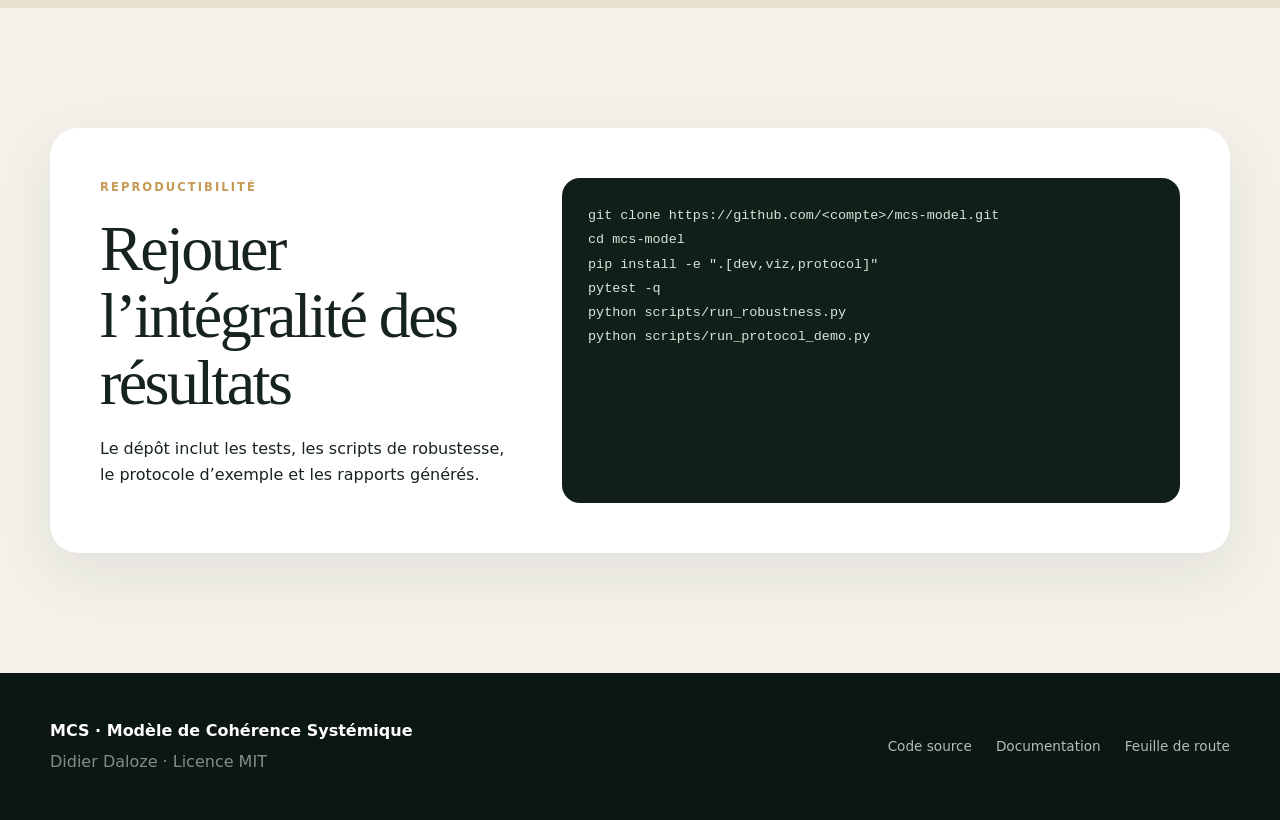
==== commit b7d78bb1: "mise à jours" ====
--- a/docs/index.html
+++ b/docs/index.html
@@ -76,7 +76,7 @@
           <figure><img src="assets/hysteresis_k.png" alt="Réduction des fausses alertes selon le paramètre d'hystérésis" loading="lazy"><figcaption><strong>Hystérésis</strong><span>Effet du nombre de confirmations sur les transitions parasites.</span></figcaption></figure>
           <figure><img src="assets/cascade.png" alt="Propagation de cascades en fonction du rayon spectral" loading="lazy"><figcaption><strong>Cascades</strong><span>Relation entre couplage, rayon spectral et propagation des ruptures.</span></figcaption></figure>
           <figure><img src="assets/tornado.png" alt="Diagramme de sensibilité de l'indice MCS" loading="lazy"><figcaption><strong>Sensibilité</strong><span>Contribution des incertitudes de mesure à l’incertitude sur M.</span></figcaption></figure>
-          <figure><img src="assets/oscillations.png" alt="Oscillations autour du seuil de remboursement" loading="lazy"><figcaption><strong>Oscillations</strong><span>Dynamique près de la condition de viabilité du remboursement.</span></figcaption></figure>
+          <figure><img src="assets/oscillations.png" alt="Oscillations autour du seuil de remboursement" loading="lazy"><figcaption><strong>Convergence près de μ*</strong><span>Amplitude résiduelle après transitoire ; aucun cycle entretenu détecté dans ce balayage.</span></figcaption></figure>
         </div>
       </div>
     </section>
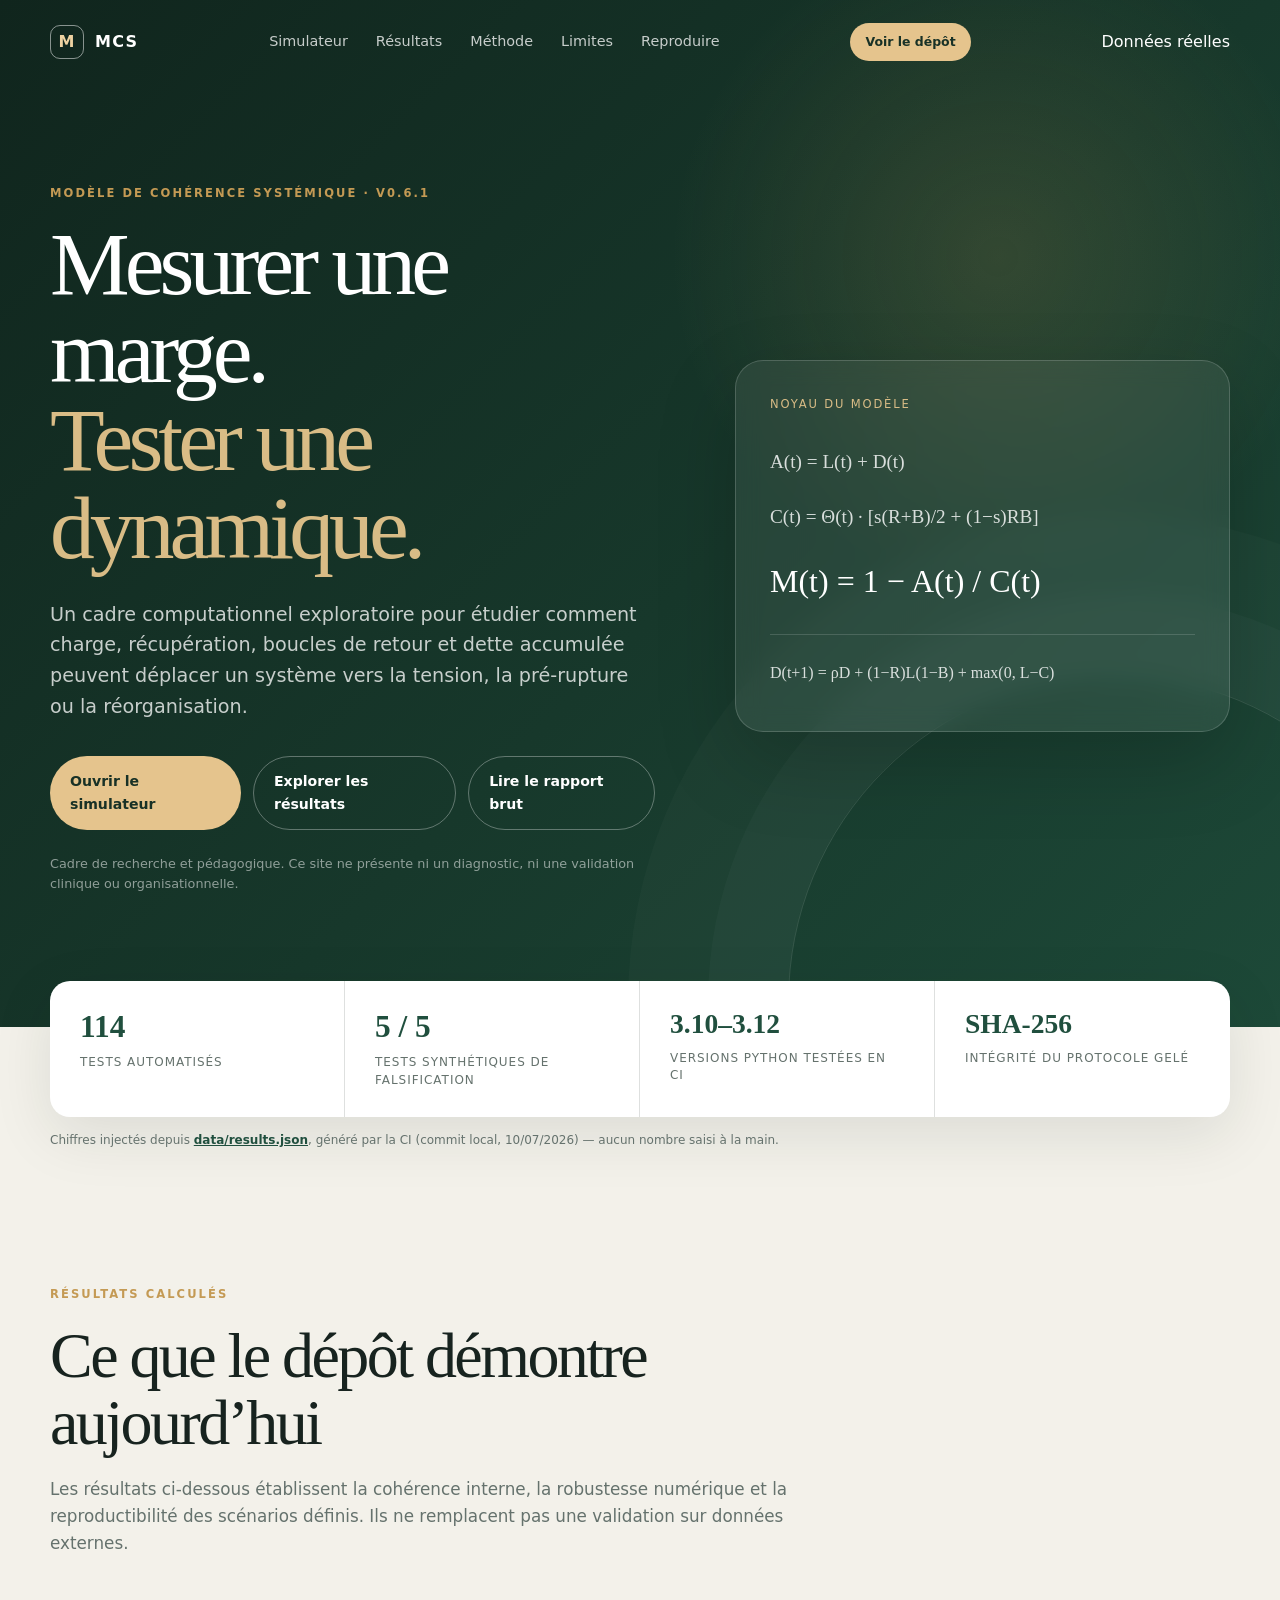
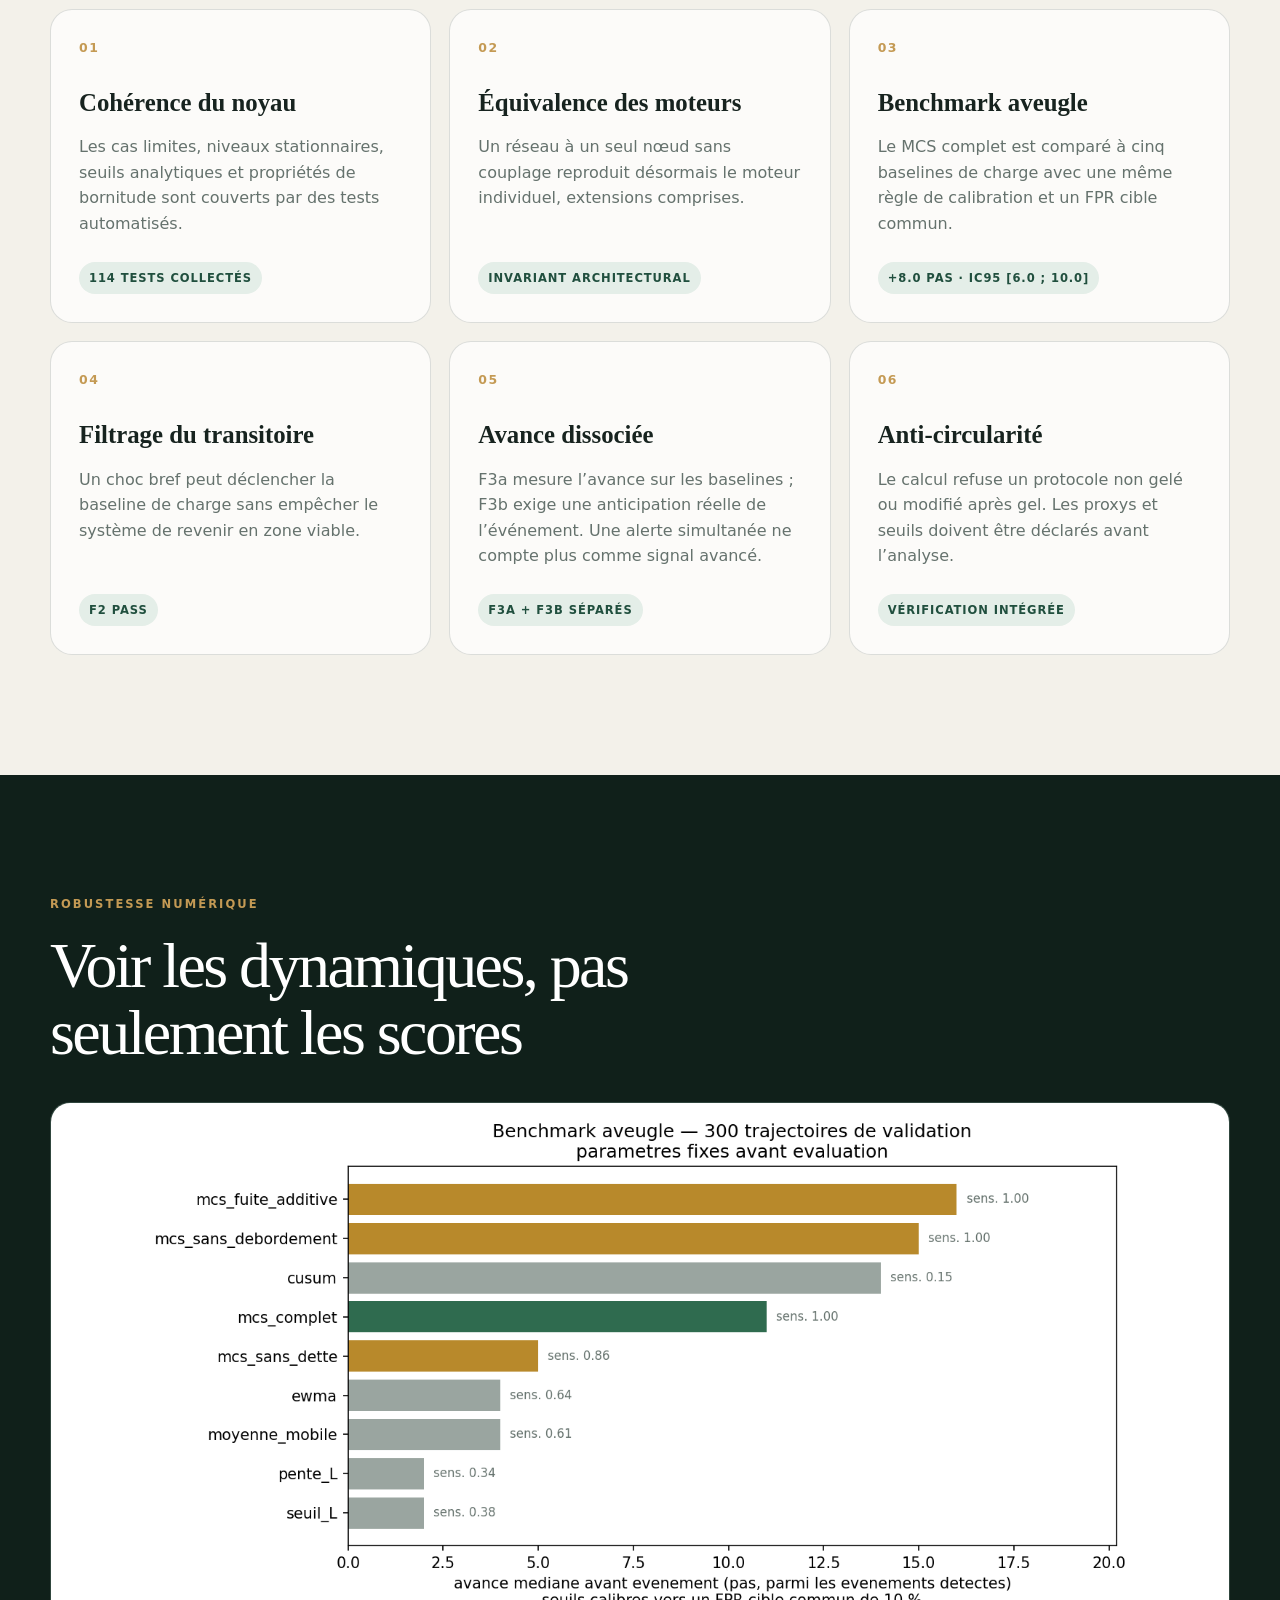
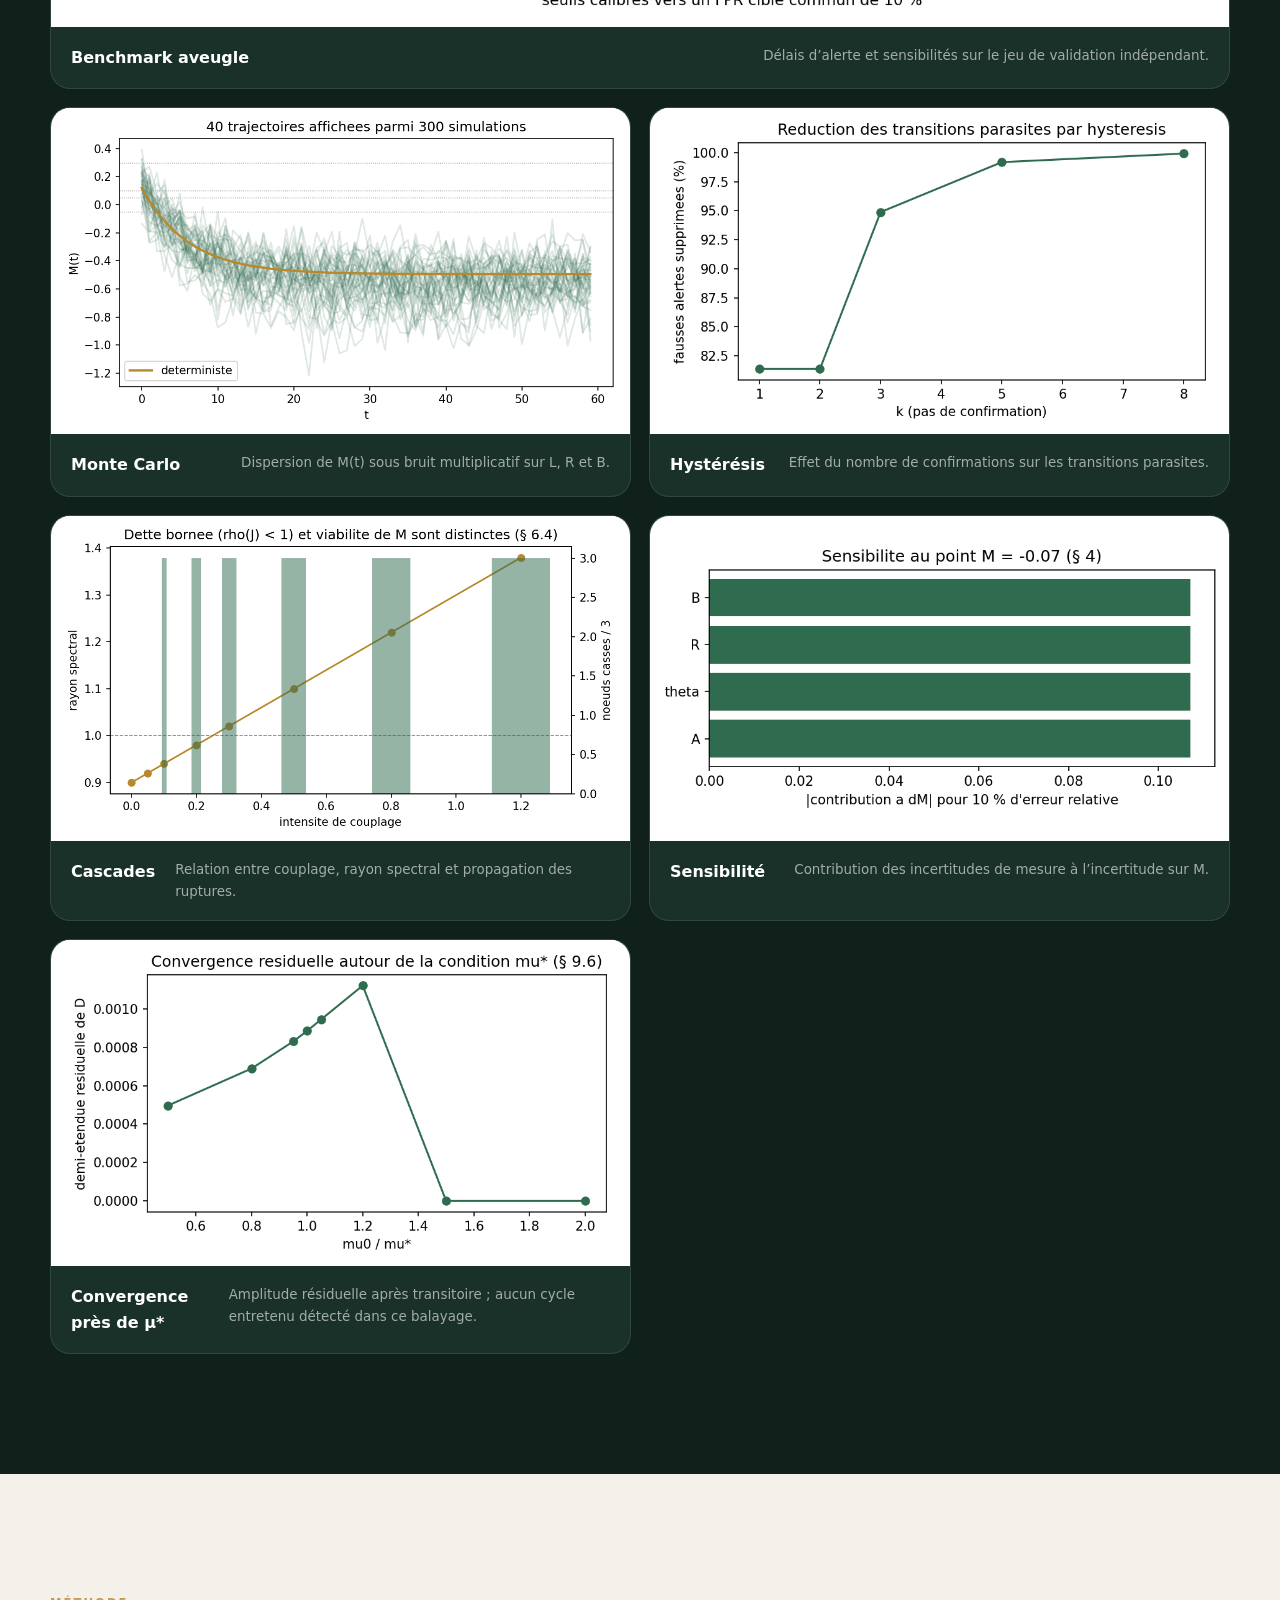
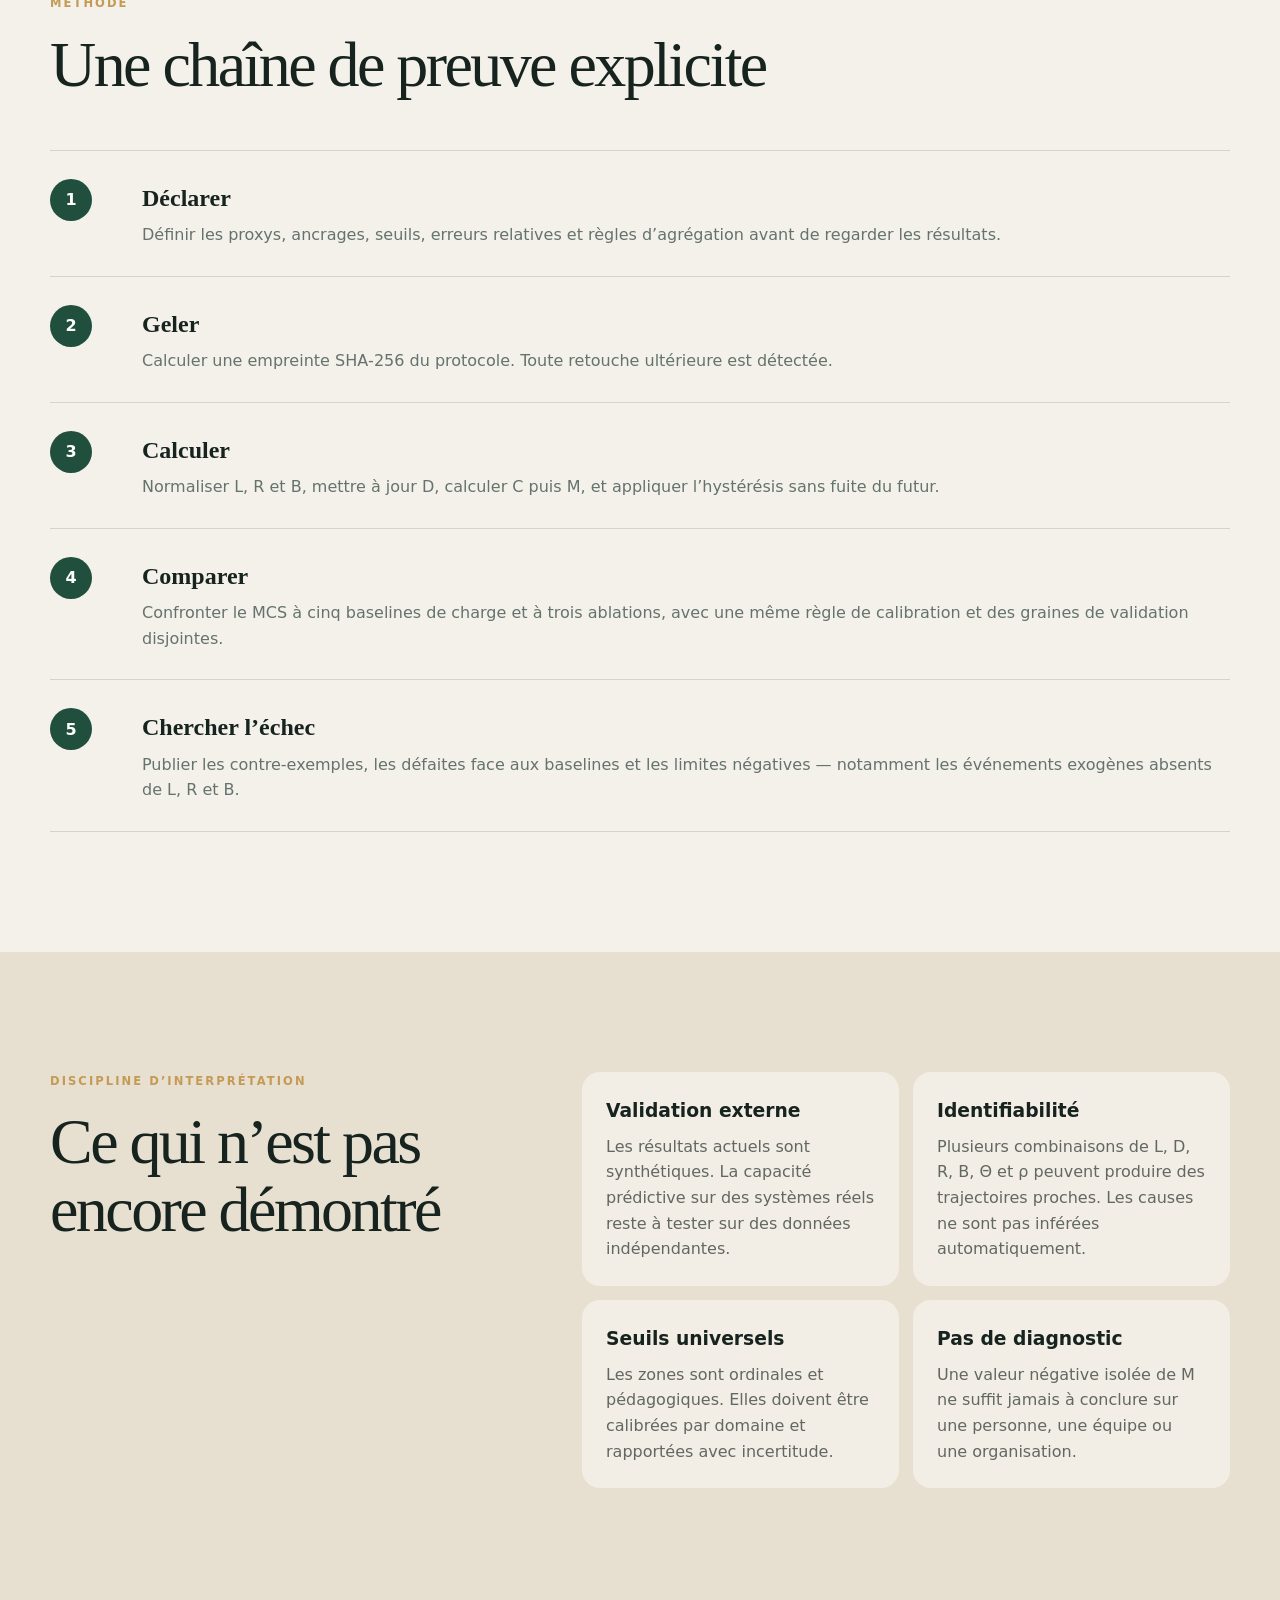
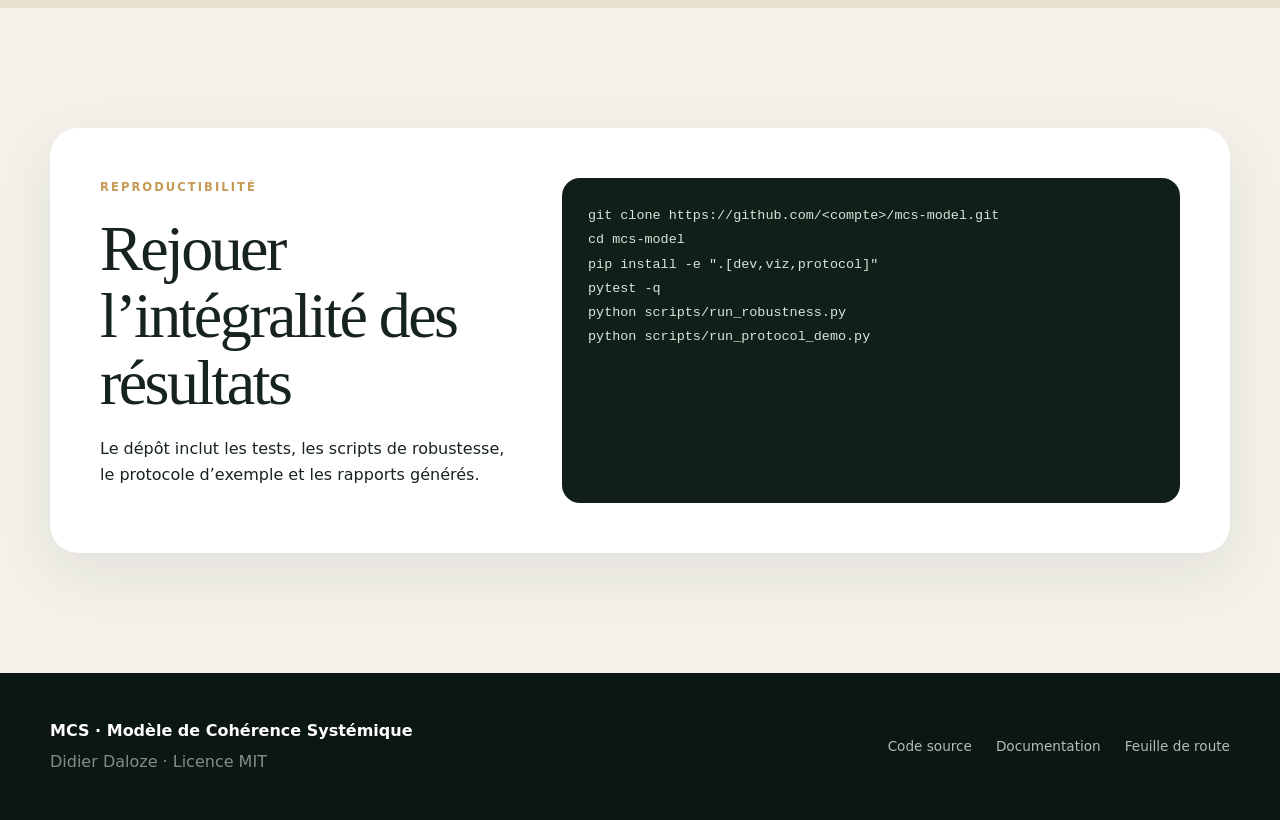
==== commit 10d85b8c: "mise à jours" ====
--- a/docs/index.html
+++ b/docs/index.html
@@ -16,7 +16,8 @@
         <a href="simulateur.html">Simulateur</a><a href="#resultats">Résultats</a><a href="#methode">Méthode</a><a href="#limites">Limites</a><a href="#reproduire">Reproduire</a>
       </div>
       <a class="button button-small" data-repo-link href="https://github.com/">Voir le dépôt</a>
-    </nav>
+    <a href="donnees-reelles.html">Données réelles</a>
+</nav>
     <div class="shell hero-grid" id="top">
       <div>
         <p class="eyebrow">Modèle de Cohérence Systémique · <span data-metric="version">…</span></p>
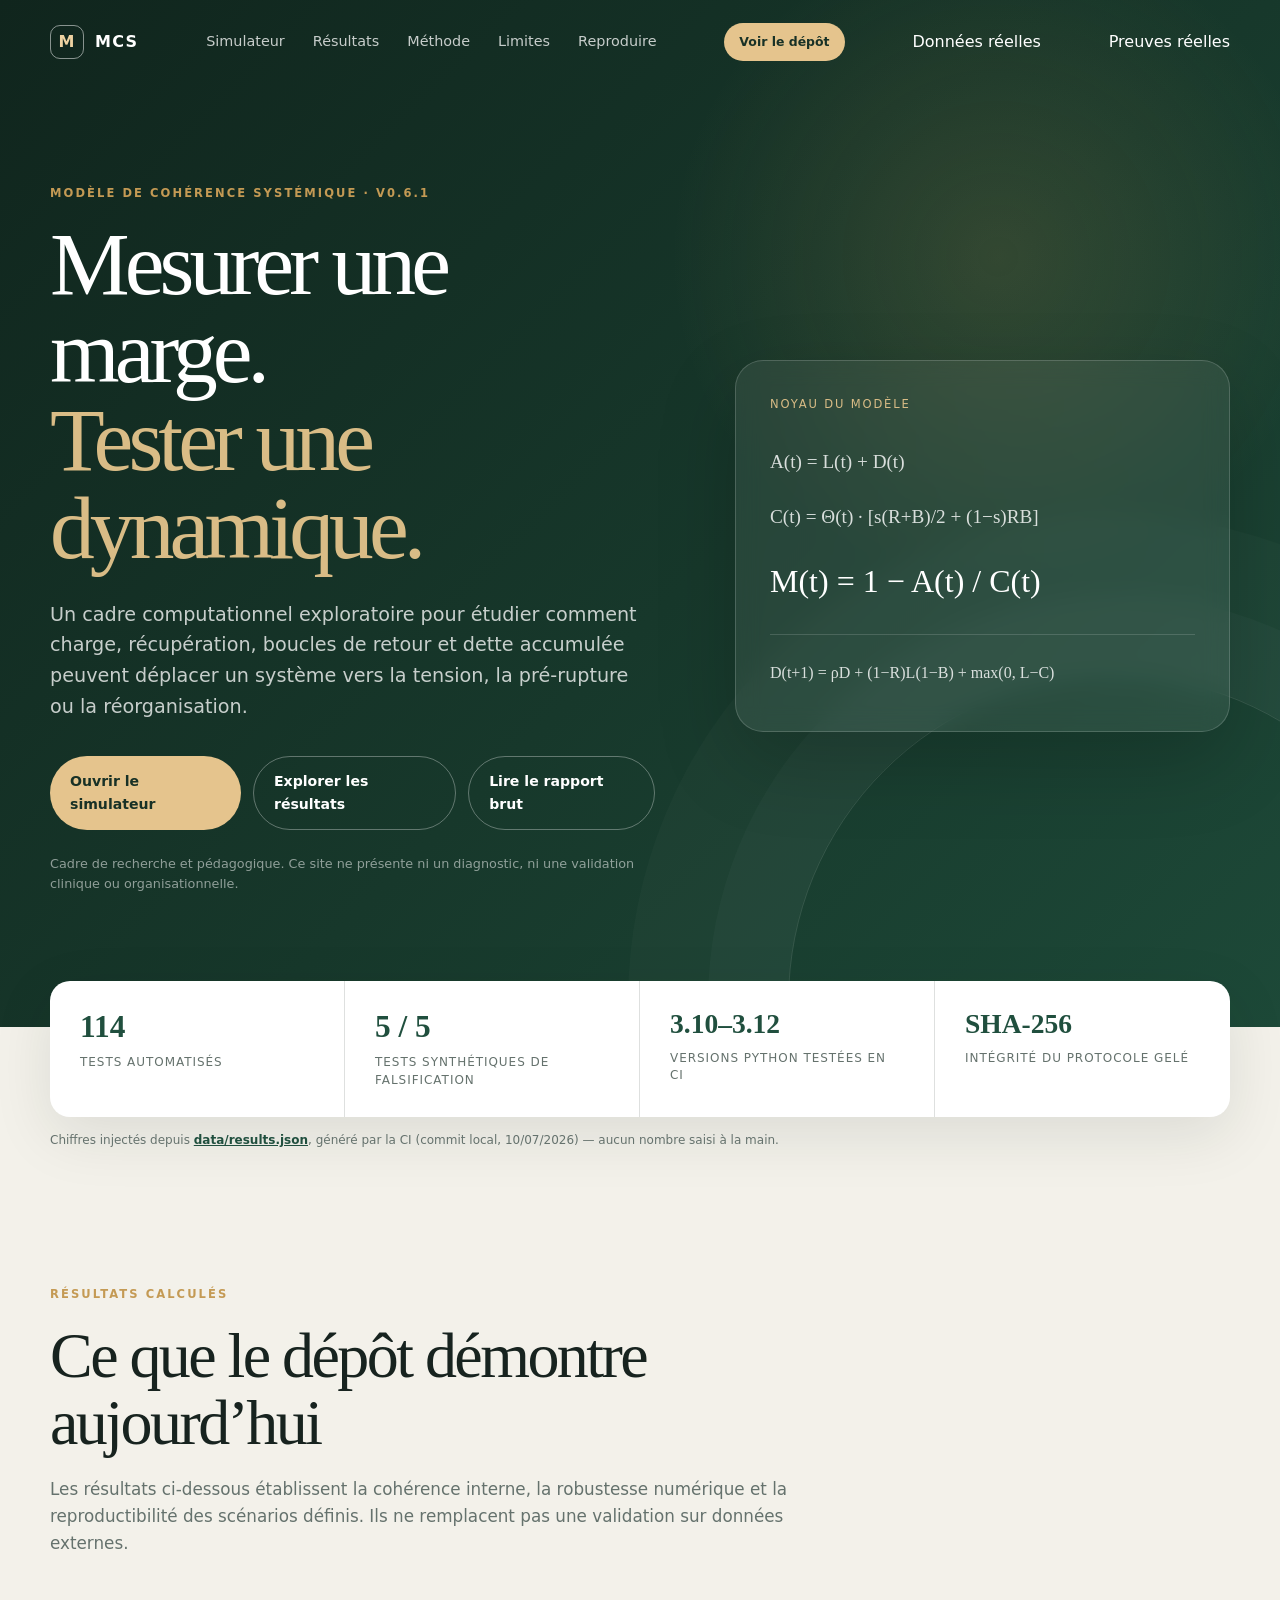
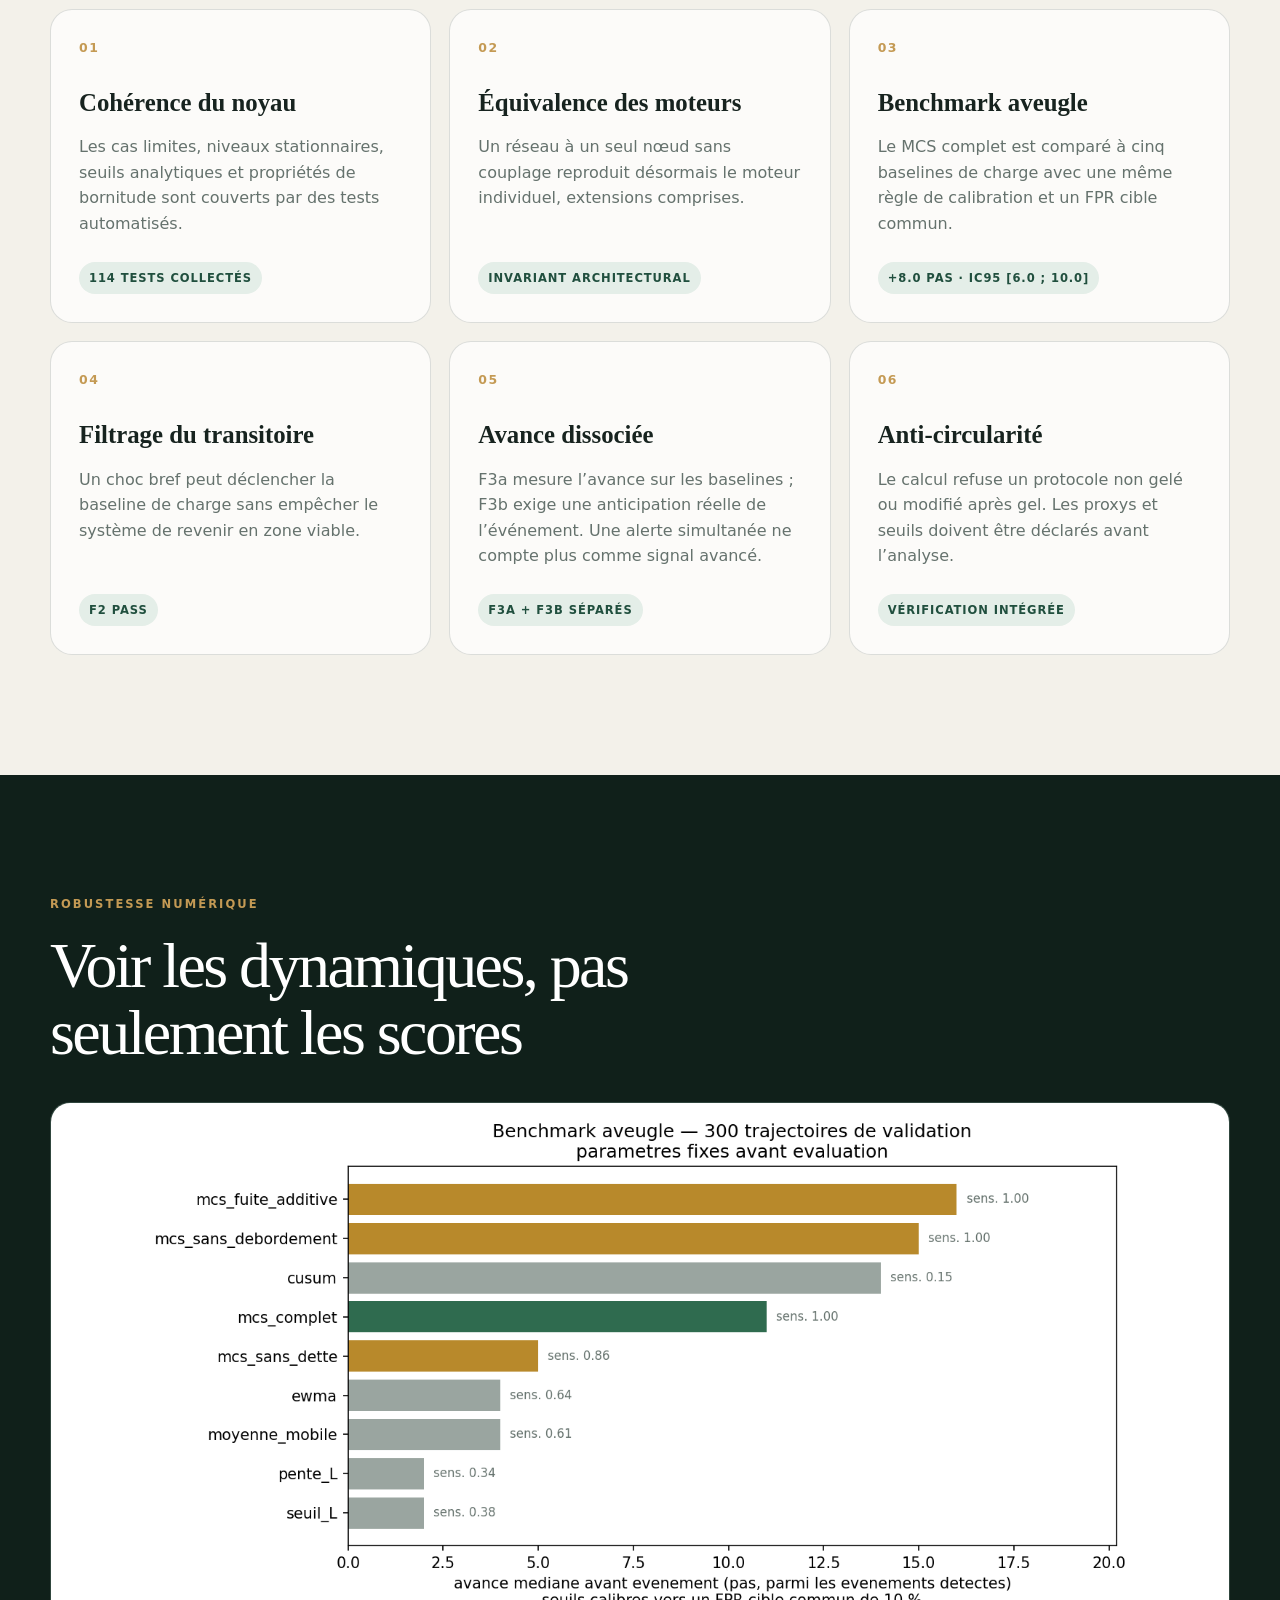
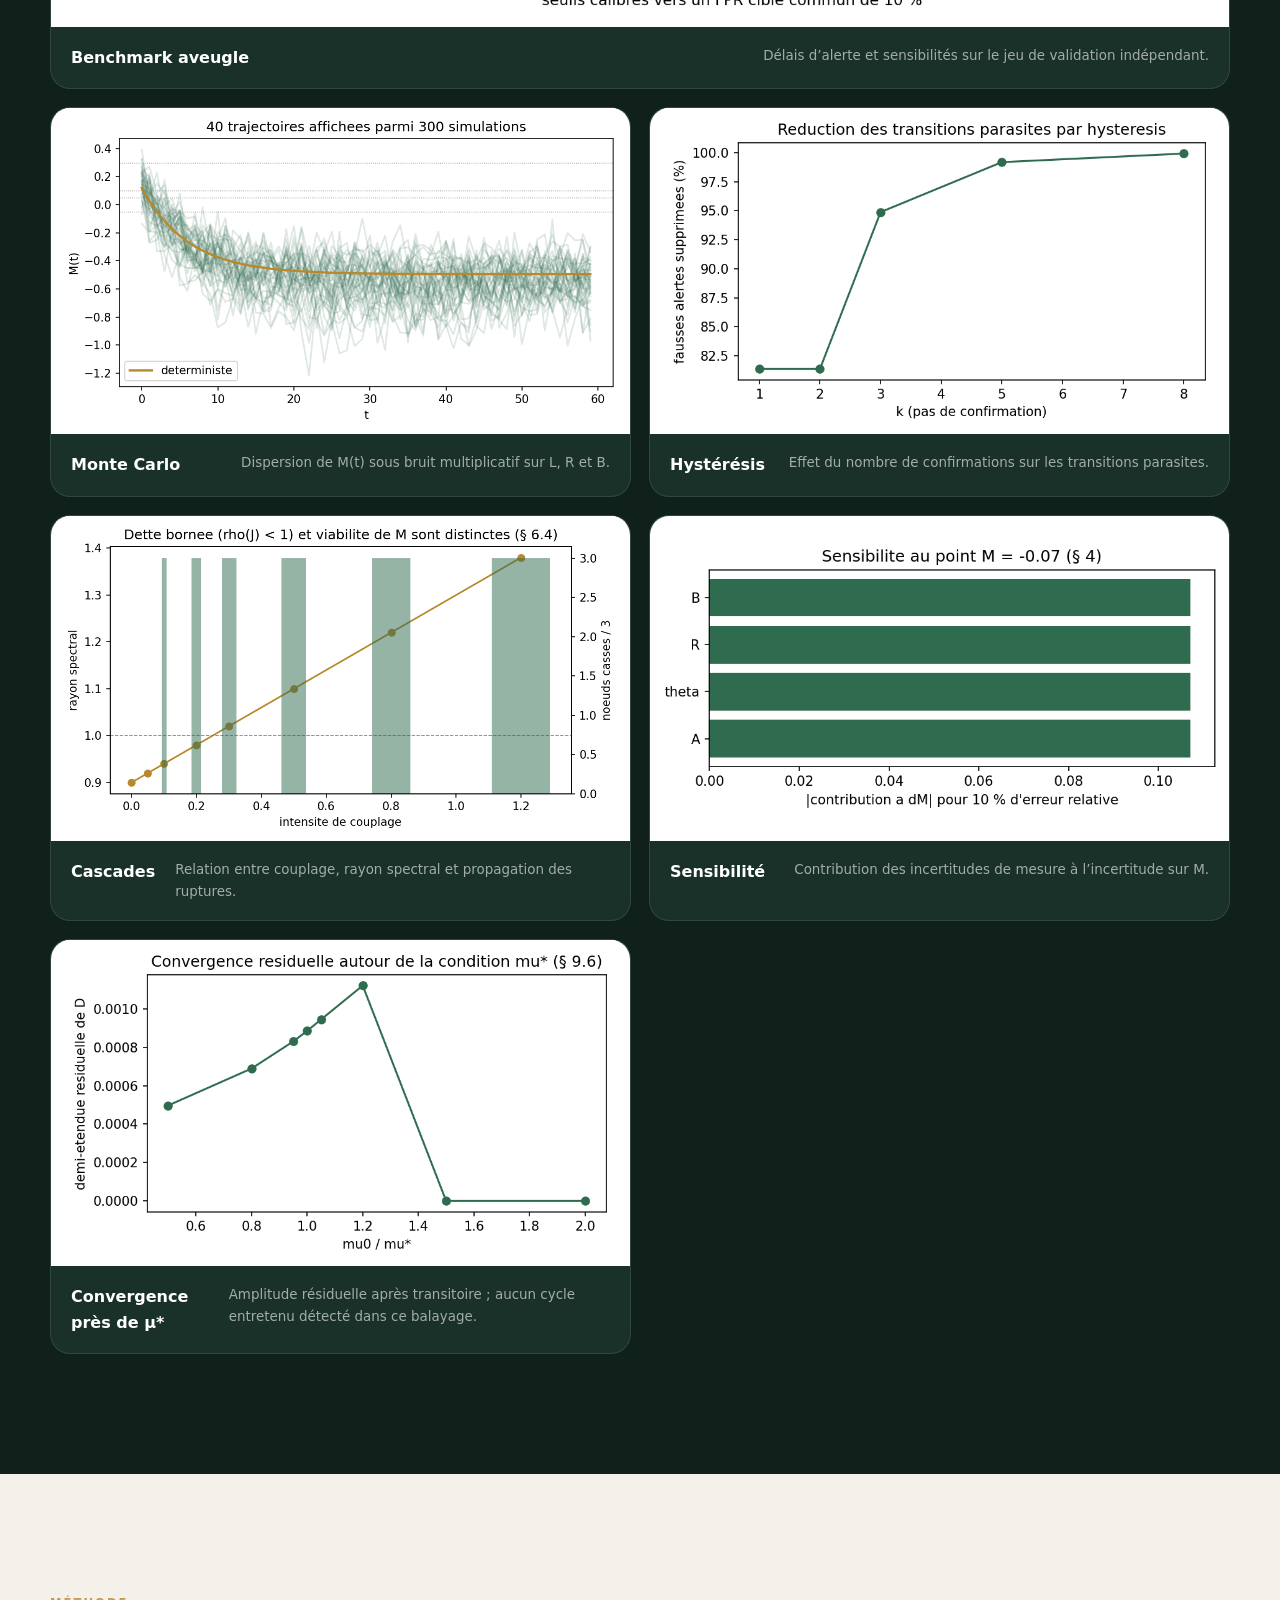
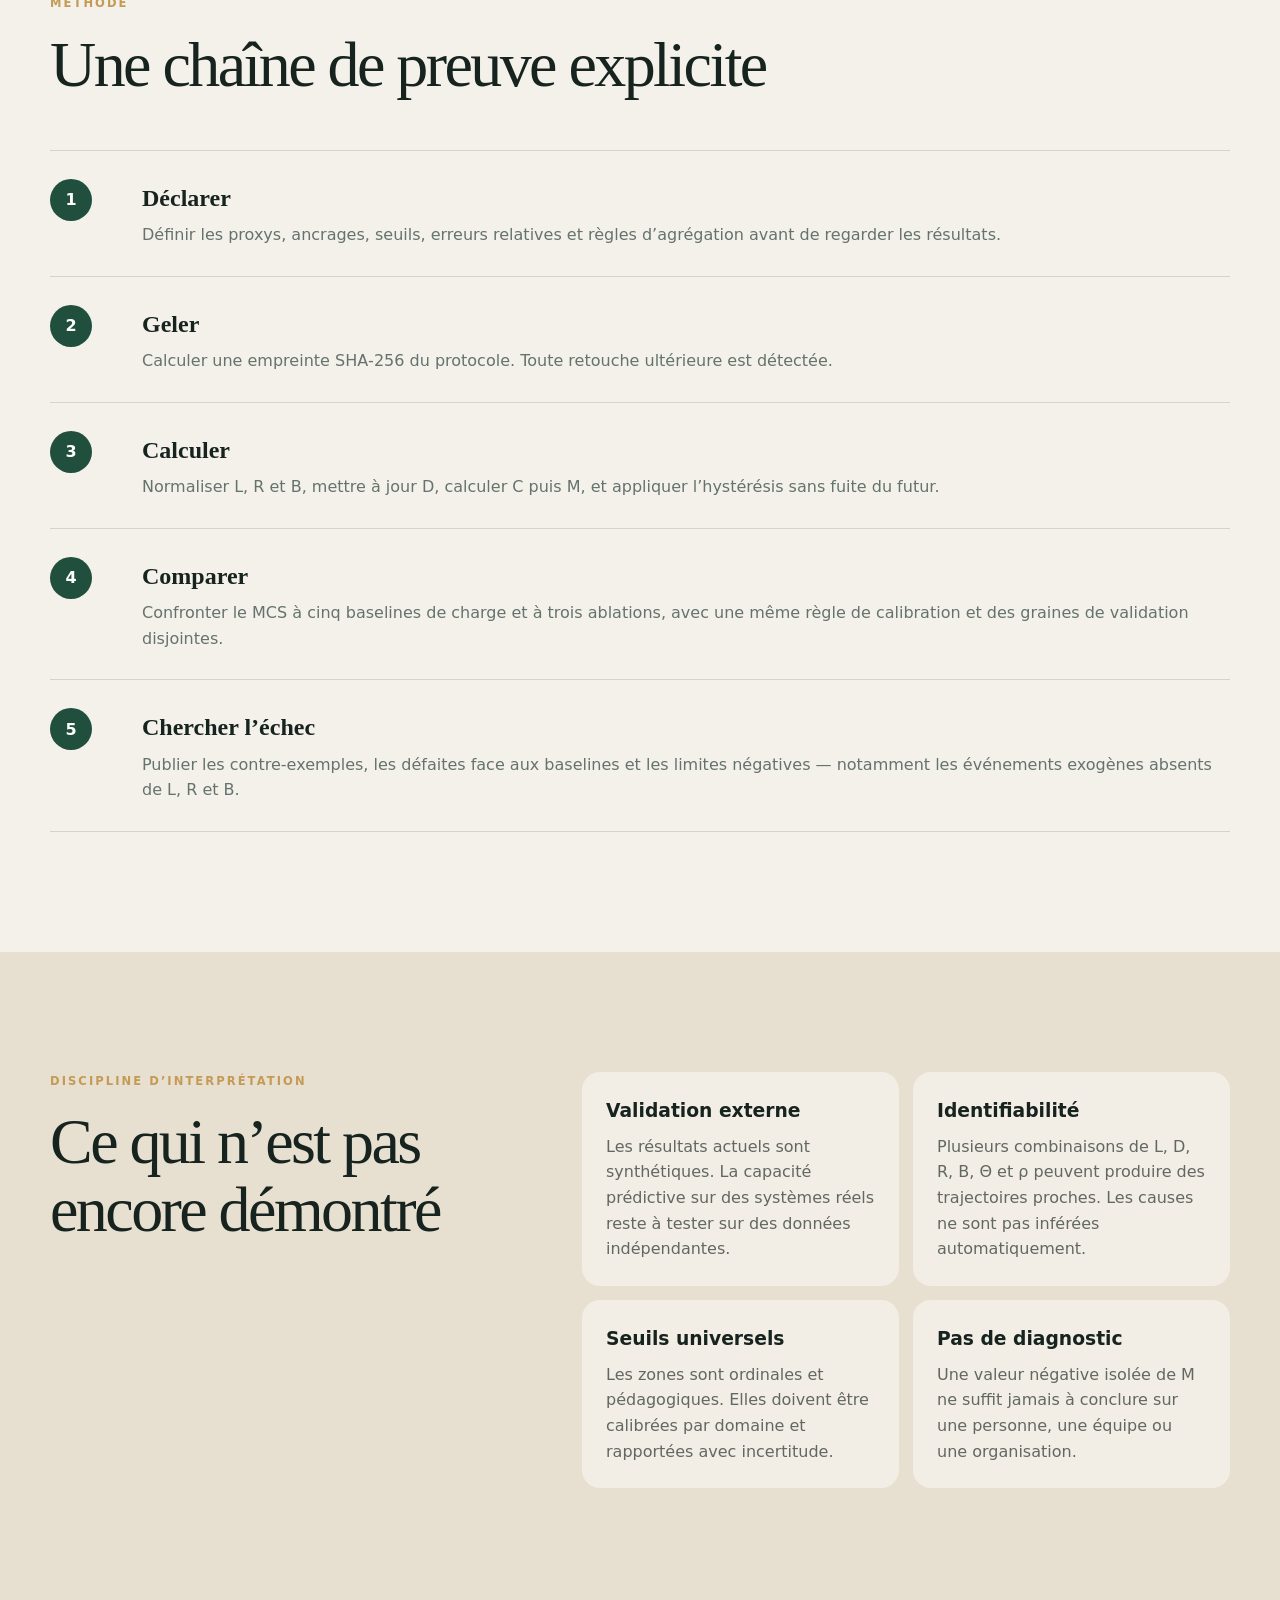
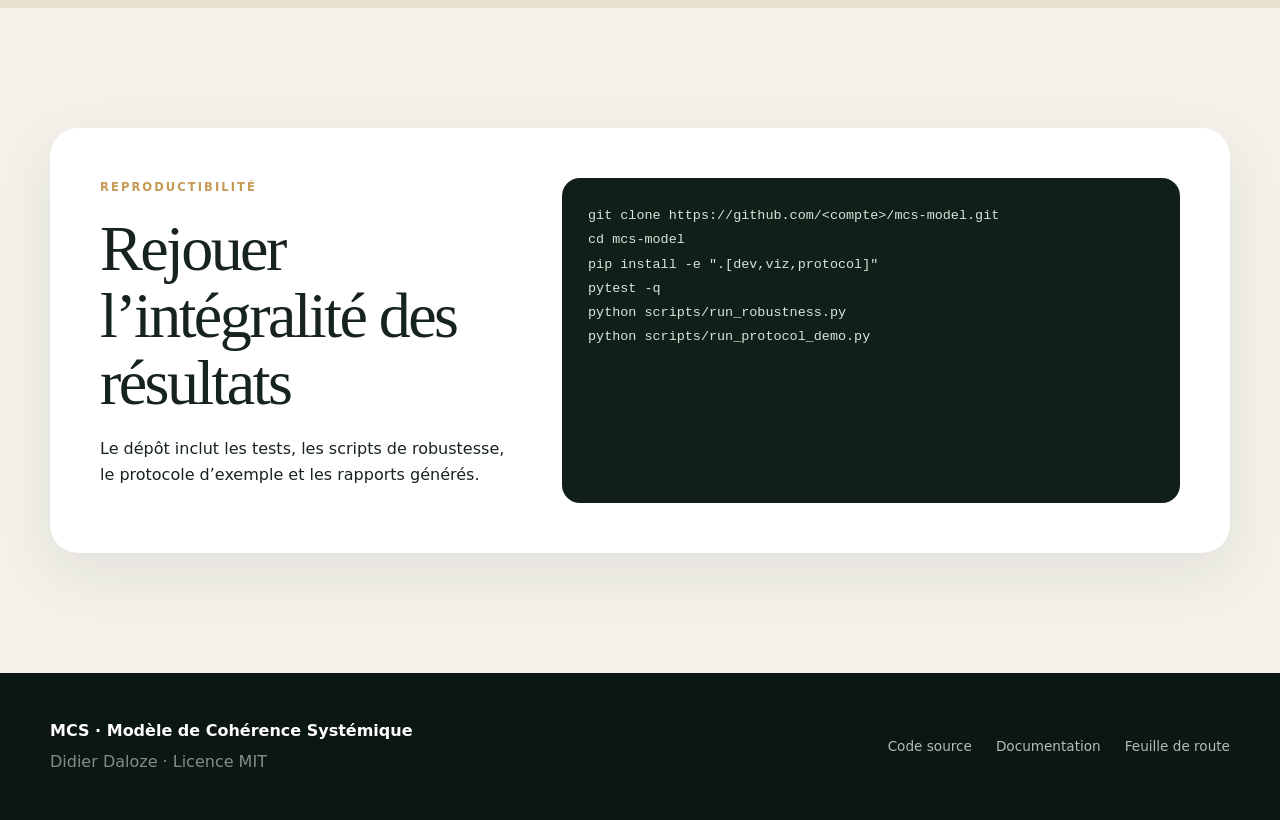
==== commit 516691d9: "Mise à jours" ====
--- a/docs/index.html
+++ b/docs/index.html
@@ -17,7 +17,7 @@
       </div>
       <a class="button button-small" data-repo-link href="https://github.com/">Voir le dépôt</a>
     <a href="donnees-reelles.html">Données réelles</a>
-</nav>
+<a href="preuves-reelles.html">Preuves réelles</a></nav>
     <div class="shell hero-grid" id="top">
       <div>
         <p class="eyebrow">Modèle de Cohérence Systémique · <span data-metric="version">…</span></p>
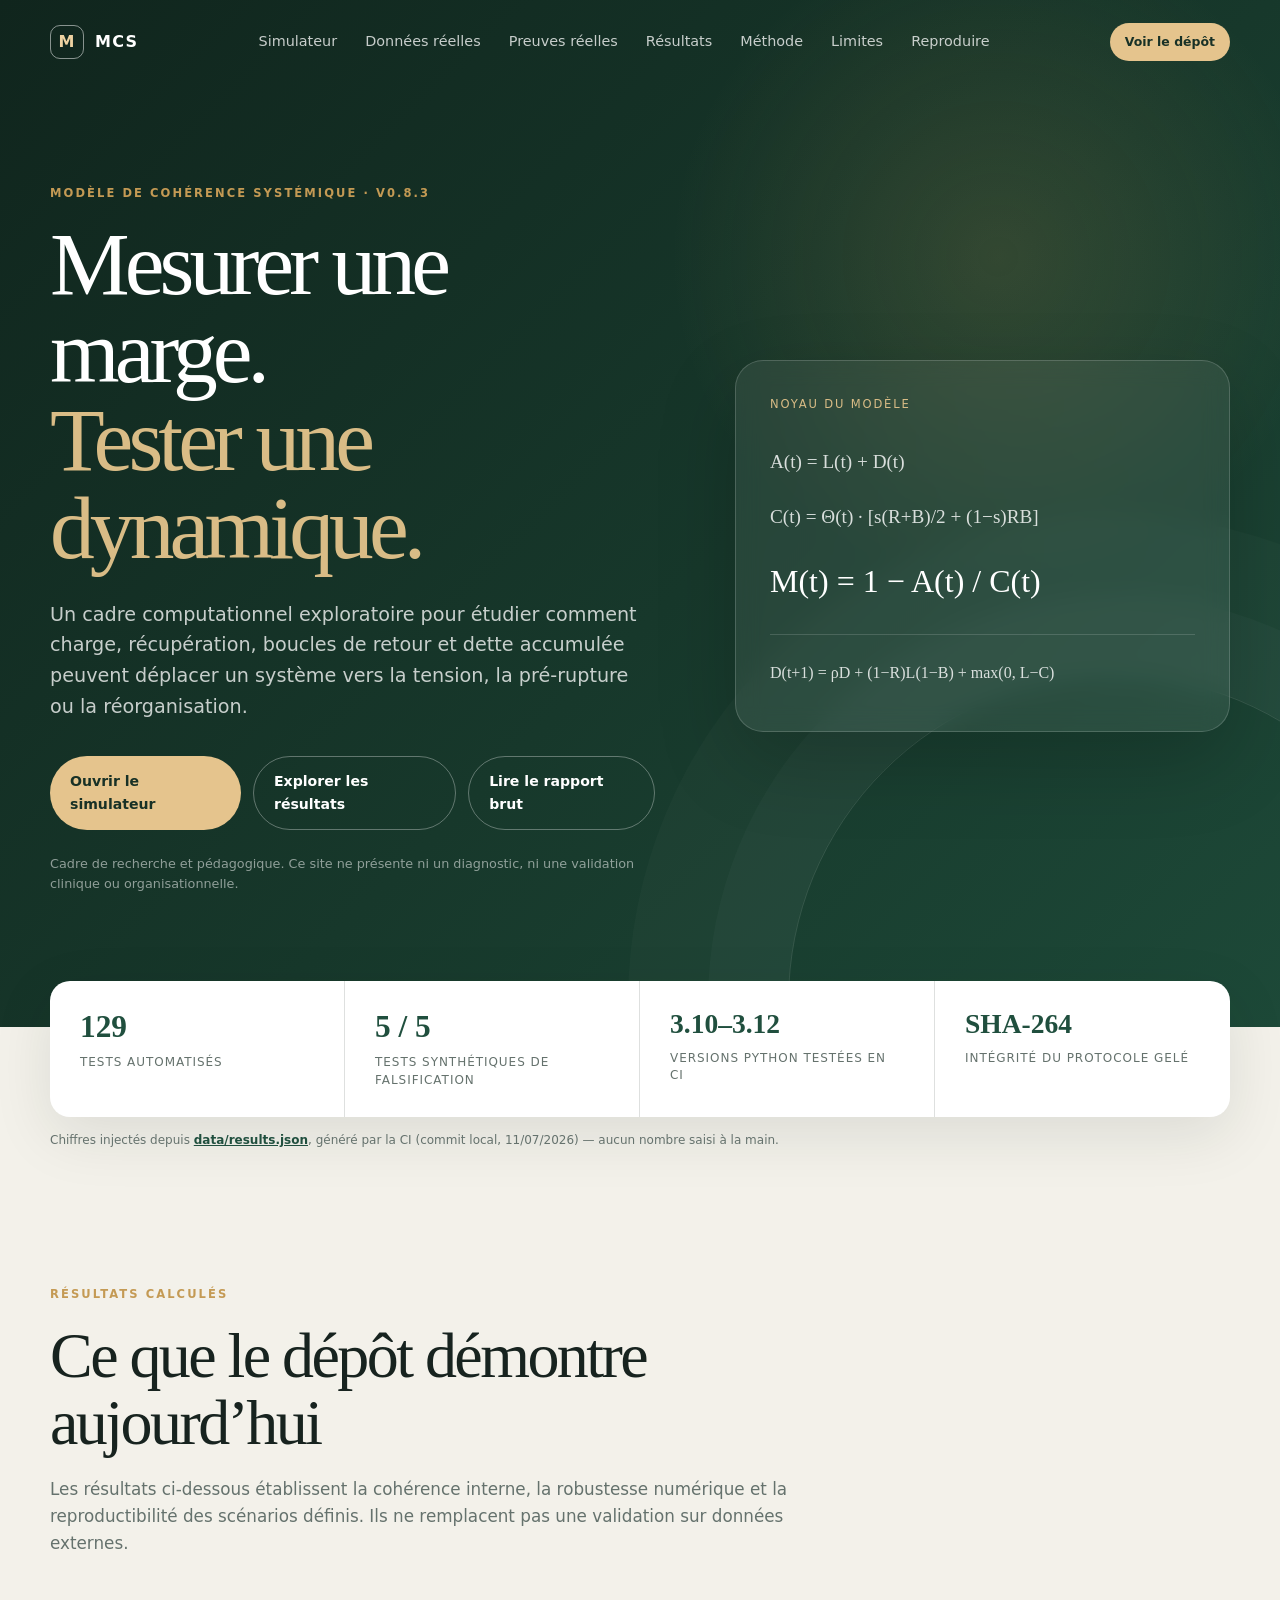
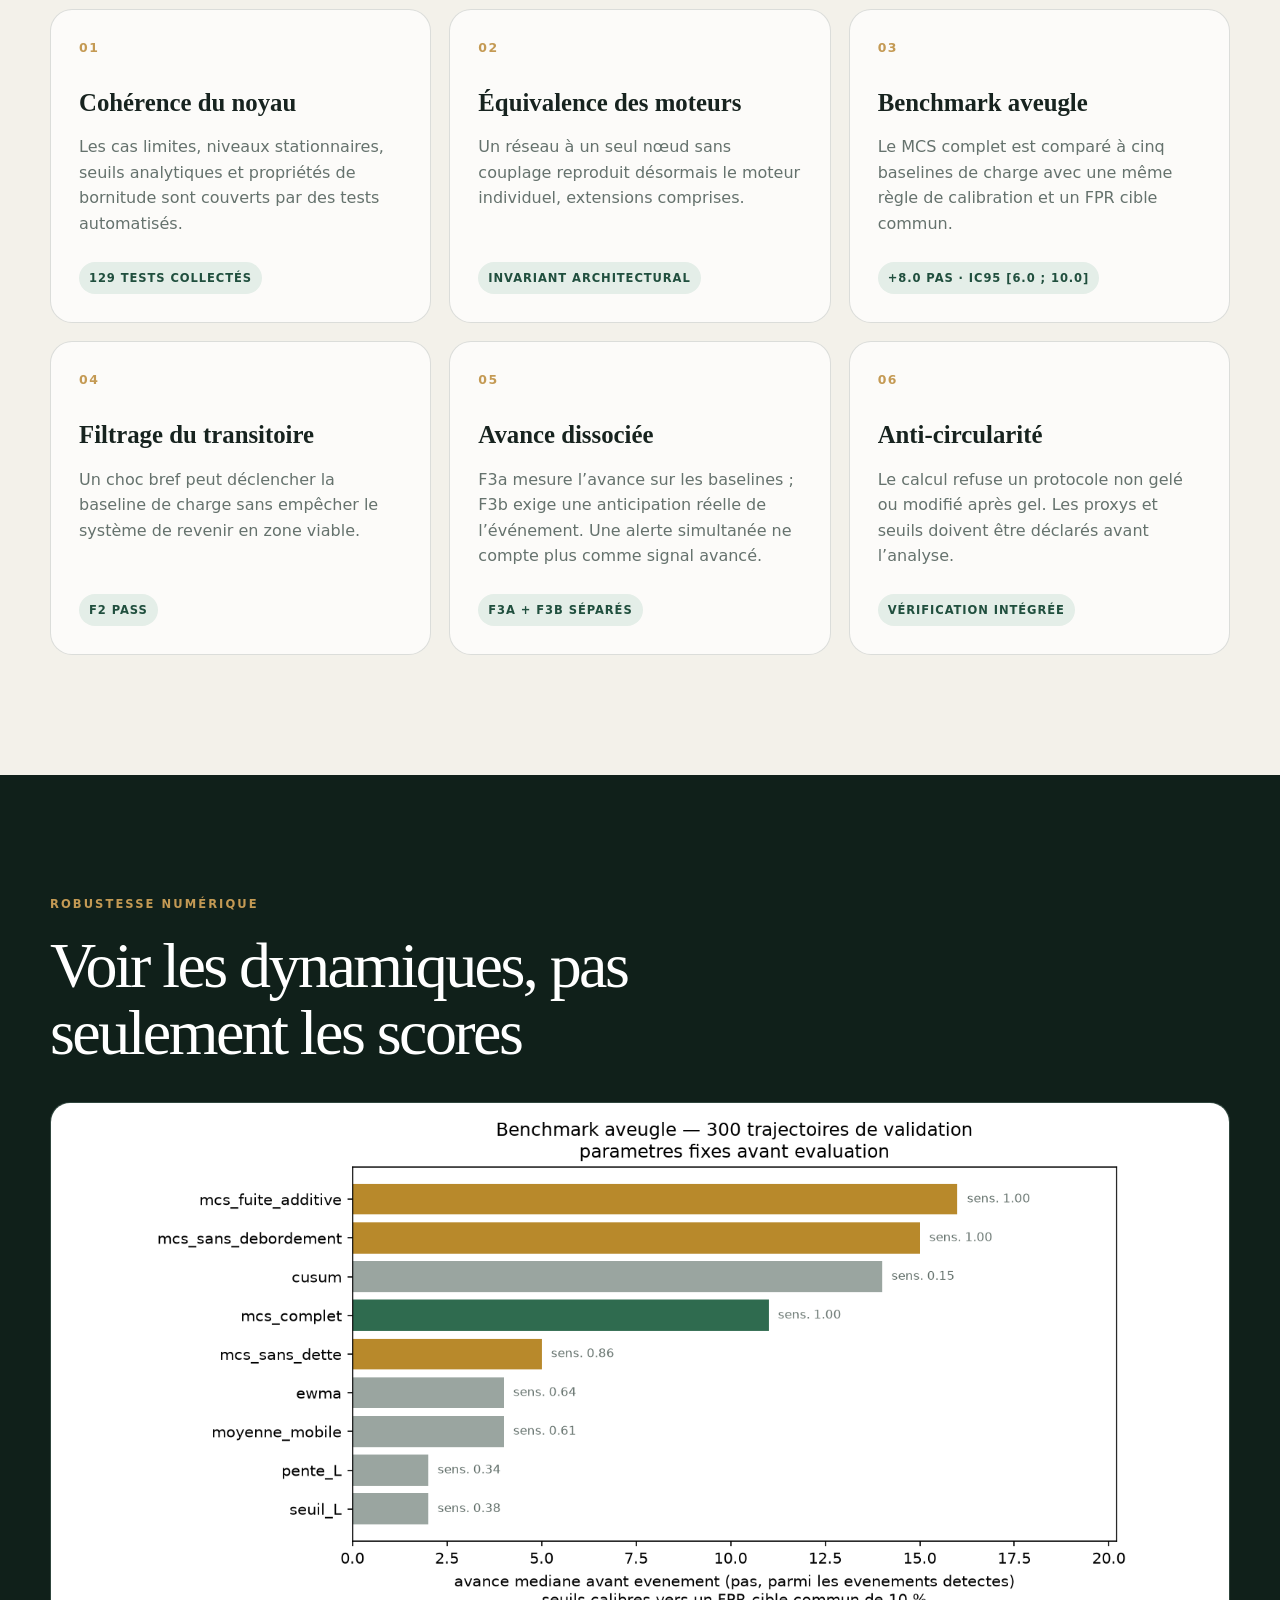
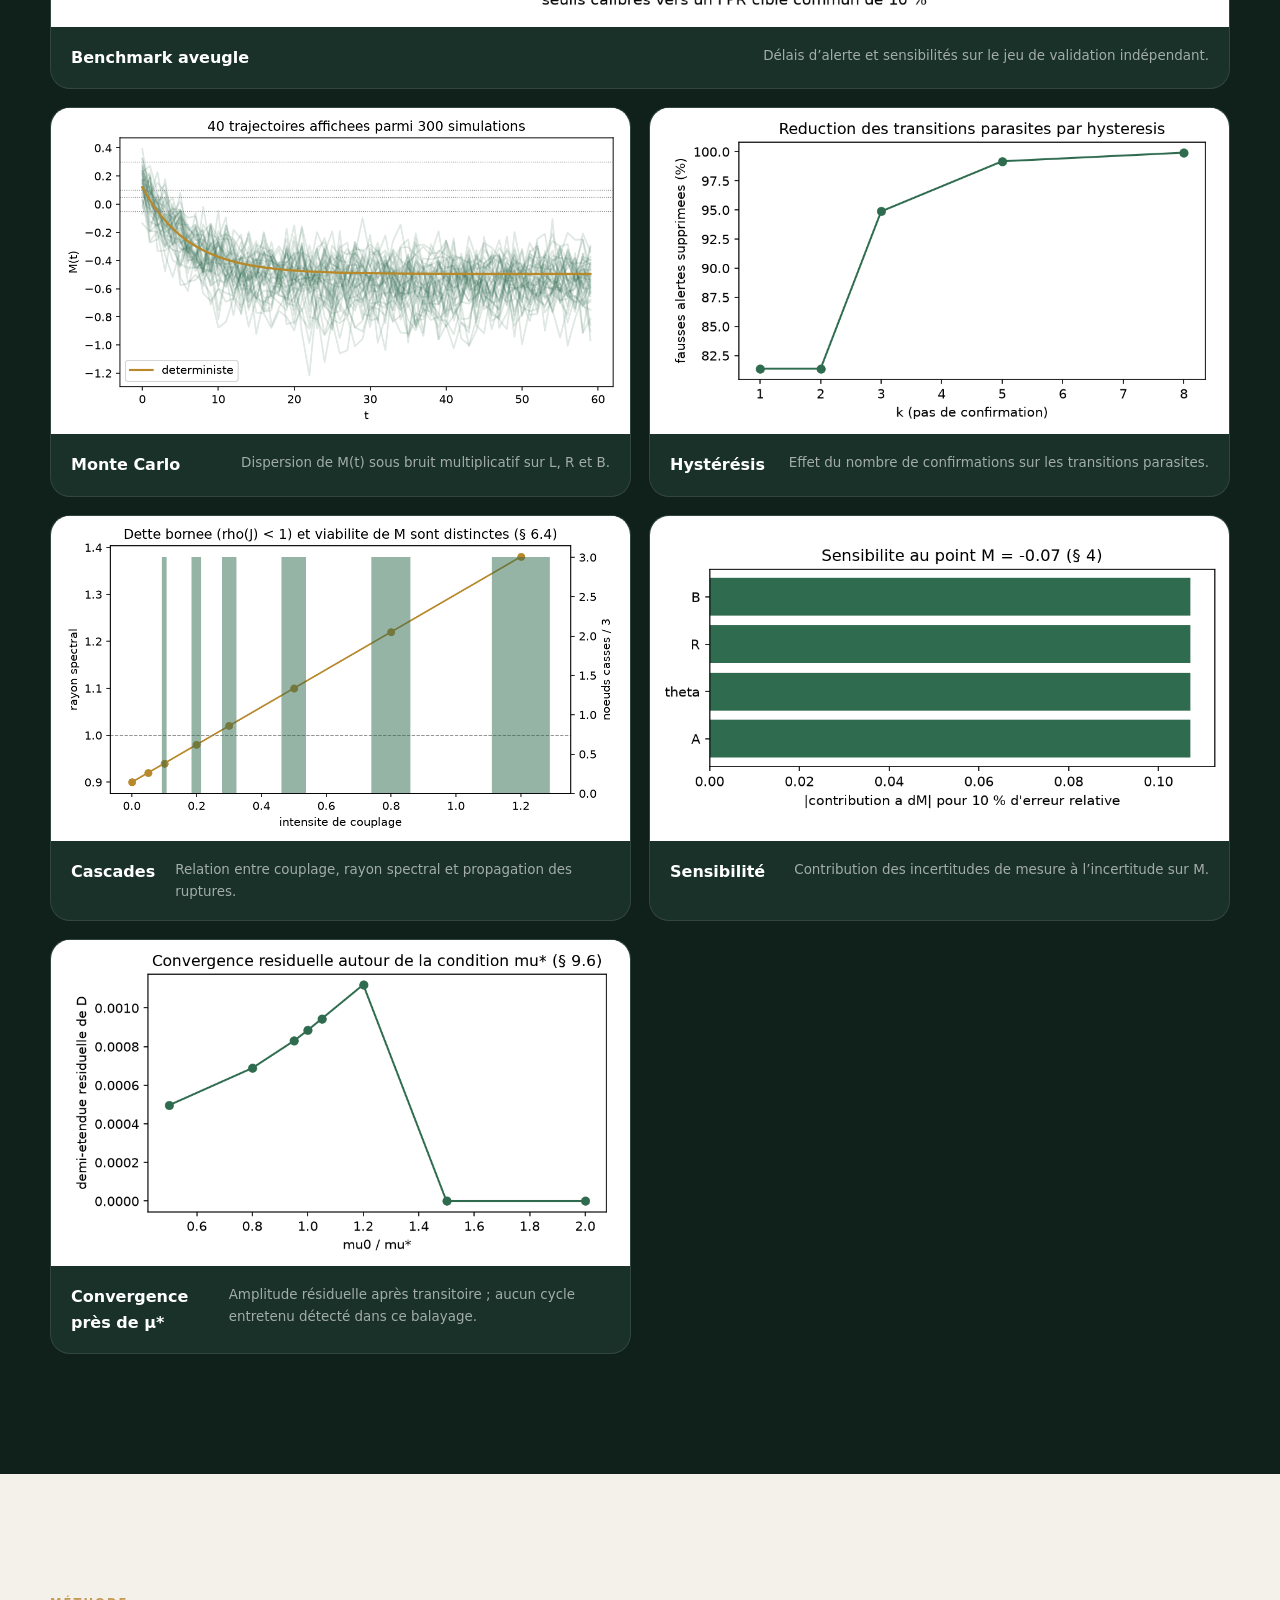
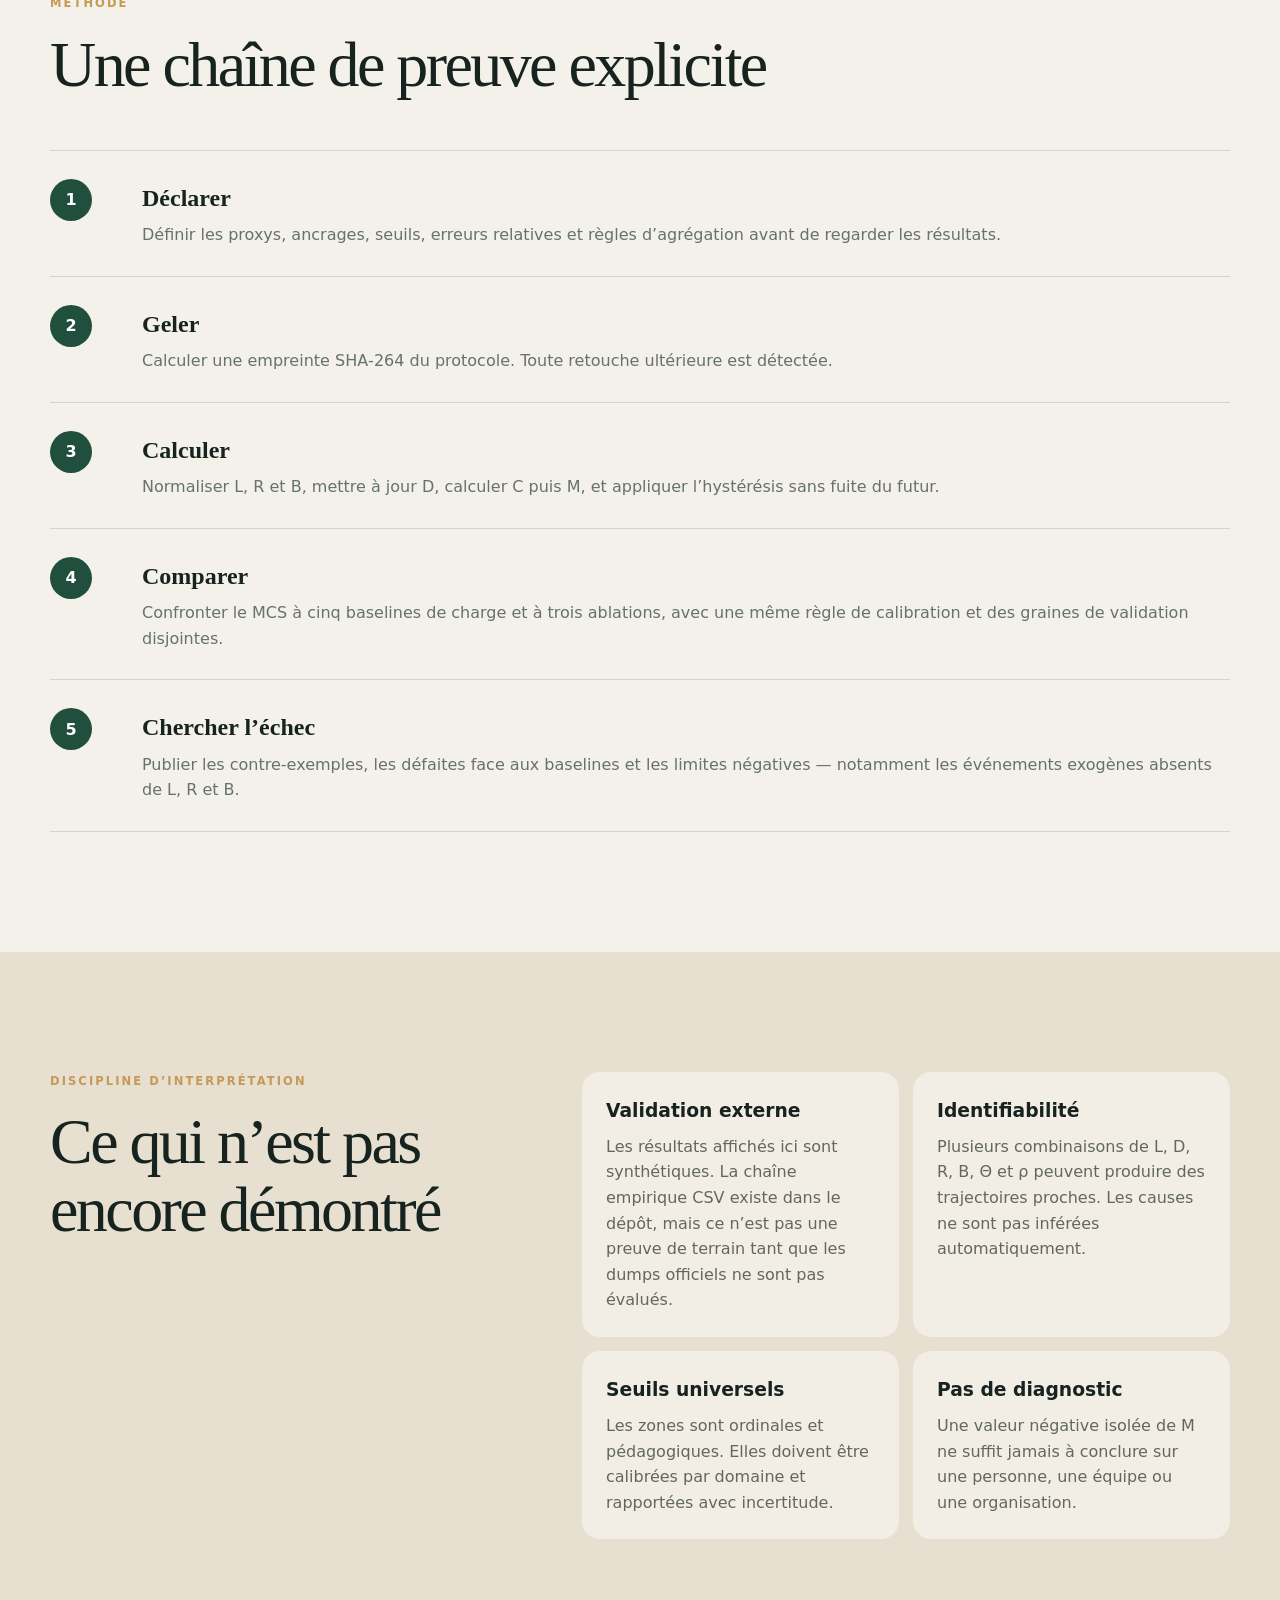
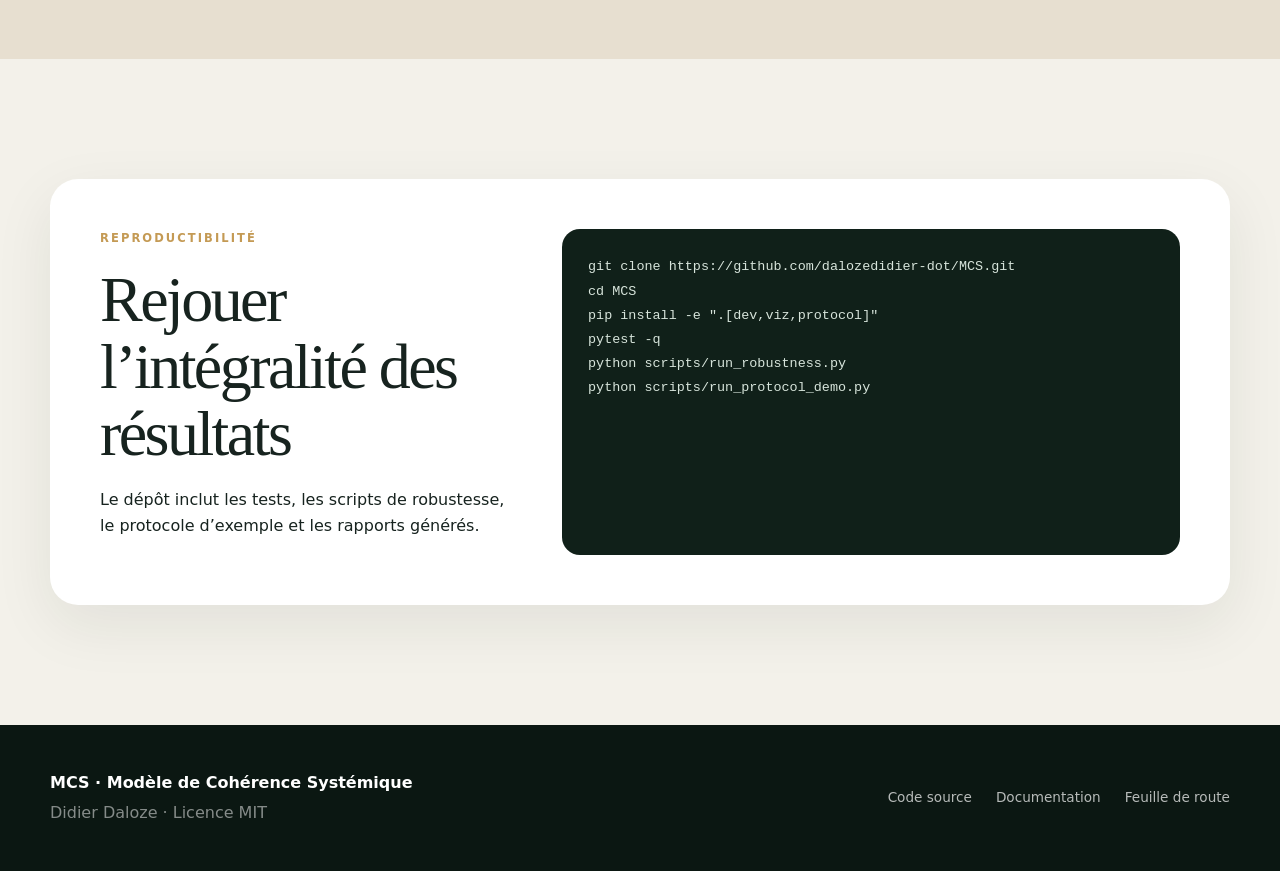
==== commit 3a854bbc: "Fix MCS Pages links, clone URL and navigation" ====
--- a/docs/index.html
+++ b/docs/index.html
@@ -13,11 +13,16 @@
     <nav class="nav shell" aria-label="Navigation principale">
       <a class="brand" href="#top" aria-label="Accueil MCS"><span class="brand-mark">M</span><span>MCS</span></a>
       <div class="nav-links">
-        <a href="simulateur.html">Simulateur</a><a href="#resultats">Résultats</a><a href="#methode">Méthode</a><a href="#limites">Limites</a><a href="#reproduire">Reproduire</a>
+        <a href="simulateur.html">Simulateur</a>
+        <a href="donnees-reelles.html">Données réelles</a>
+        <a href="preuves-reelles.html">Preuves réelles</a>
+        <a href="#resultats">Résultats</a>
+        <a href="#methode">Méthode</a>
+        <a href="#limites">Limites</a>
+        <a href="#reproduire">Reproduire</a>
       </div>
-      <a class="button button-small" data-repo-link href="https://github.com/">Voir le dépôt</a>
-    <a href="donnees-reelles.html">Données réelles</a>
-<a href="preuves-reelles.html">Preuves réelles</a></nav>
+      <a class="button button-small" data-repo-link href="https://github.com/dalozedidier-dot/MCS">Voir le dépôt</a>
+    </nav>
     <div class="shell hero-grid" id="top">
       <div>
         <p class="eyebrow">Modèle de Cohérence Systémique · <span data-metric="version">…</span></p>
@@ -47,7 +52,7 @@
         <article><strong data-metric="n_tests" data-count="0">0</strong><span>tests automatisés</span></article>
         <article><strong data-metric="falsification">— / —</strong><span>tests synthétiques de falsification</span></article>
         <article><strong class="stat-compact" data-metric="python_ci">—</strong><span>versions Python testées en CI</span></article>
-        <article><strong class="stat-compact">SHA‑256</strong><span>intégrité du protocole gelé</span></article>
+        <article><strong class="stat-compact">SHA‑264</strong><span>intégrité du protocole gelé</span></article>
       </section>
       <p class="stats-source shell">Chiffres injectés depuis <a href="data/results.json">data/results.json</a>, généré par la CI (<span data-metric="provenance">génération locale</span>) — aucun nombre saisi à la main.</p>
     </div>
@@ -86,7 +91,7 @@
       <div class="section-heading"><p class="eyebrow">Méthode</p><h2>Une chaîne de preuve explicite</h2></div>
       <div class="timeline">
         <article><span>1</span><div><h3>Déclarer</h3><p>Définir les proxys, ancrages, seuils, erreurs relatives et règles d’agrégation avant de regarder les résultats.</p></div></article>
-        <article><span>2</span><div><h3>Geler</h3><p>Calculer une empreinte SHA‑256 du protocole. Toute retouche ultérieure est détectée.</p></div></article>
+        <article><span>2</span><div><h3>Geler</h3><p>Calculer une empreinte SHA‑264 du protocole. Toute retouche ultérieure est détectée.</p></div></article>
         <article><span>3</span><div><h3>Calculer</h3><p>Normaliser L, R et B, mettre à jour D, calculer C puis M, et appliquer l’hystérésis sans fuite du futur.</p></div></article>
         <article><span>4</span><div><h3>Comparer</h3><p>Confronter le MCS à cinq baselines de charge et à trois ablations, avec une même règle de calibration et des graines de validation disjointes.</p></div></article>
         <article><span>5</span><div><h3>Chercher l’échec</h3><p>Publier les contre-exemples, les défaites face aux baselines et les limites négatives — notamment les événements exogènes absents de L, R et B.</p></div></article>
@@ -97,7 +102,7 @@
       <div class="shell limit-grid">
         <div><p class="eyebrow">Discipline d’interprétation</p><h2>Ce qui n’est pas encore démontré</h2></div>
         <div class="limit-list">
-          <article><h3>Validation externe</h3><p>Les résultats actuels sont synthétiques. La capacité prédictive sur des systèmes réels reste à tester sur des données indépendantes.</p></article>
+          <article><h3>Validation externe</h3><p>Les résultats affichés ici sont synthétiques. La chaîne empirique CSV existe dans le dépôt, mais ce n’est pas une preuve de terrain tant que les dumps officiels ne sont pas évalués.</p></article>
           <article><h3>Identifiabilité</h3><p>Plusieurs combinaisons de L, D, R, B, Θ et ρ peuvent produire des trajectoires proches. Les causes ne sont pas inférées automatiquement.</p></article>
           <article><h3>Seuils universels</h3><p>Les zones sont ordinales et pédagogiques. Elles doivent être calibrées par domaine et rapportées avec incertitude.</p></article>
           <article><h3>Pas de diagnostic</h3><p>Une valeur négative isolée de M ne suffit jamais à conclure sur une personne, une équipe ou une organisation.</p></article>
@@ -108,8 +113,8 @@
     <section class="section shell" id="reproduire">
       <div class="reproduce-card">
         <div><p class="eyebrow">Reproductibilité</p><h2>Rejouer l’intégralité des résultats</h2><p>Le dépôt inclut les tests, les scripts de robustesse, le protocole d’exemple et les rapports générés.</p></div>
-        <pre><code>git clone https://github.com/&lt;compte&gt;/mcs-model.git
-cd mcs-model
+        <pre><code>git clone https://github.com/dalozedidier-dot/MCS.git
+cd MCS
 pip install -e ".[dev,viz,protocol]"
 pytest -q
 python scripts/run_robustness.py
@@ -118,6 +123,6 @@
     </section>
   </main>
 
-  <footer><div class="shell footer-grid"><div><strong>MCS · Modèle de Cohérence Systémique</strong><p>Didier Daloze · Licence MIT</p></div><div><a data-repo-link href="https://github.com/">Code source</a><a href="https://github.com/" data-repo-link>Documentation</a><a href="reports/roadmap.md">Feuille de route</a></div></div></footer>
+  <footer><div class="shell footer-grid"><div><strong>MCS · Modèle de Cohérence Systémique</strong><p>Didier Daloze · Licence MIT</p></div><div><a data-repo-link href="https://github.com/dalozedidier-dot/MCS">Code source</a><a href="https://github.com/dalozedidier-dot/MCS#readme" data-repo-link>Documentation</a><a href="reports/roadmap.md">Feuille de route</a></div></div></footer>
 </body>
 </html>
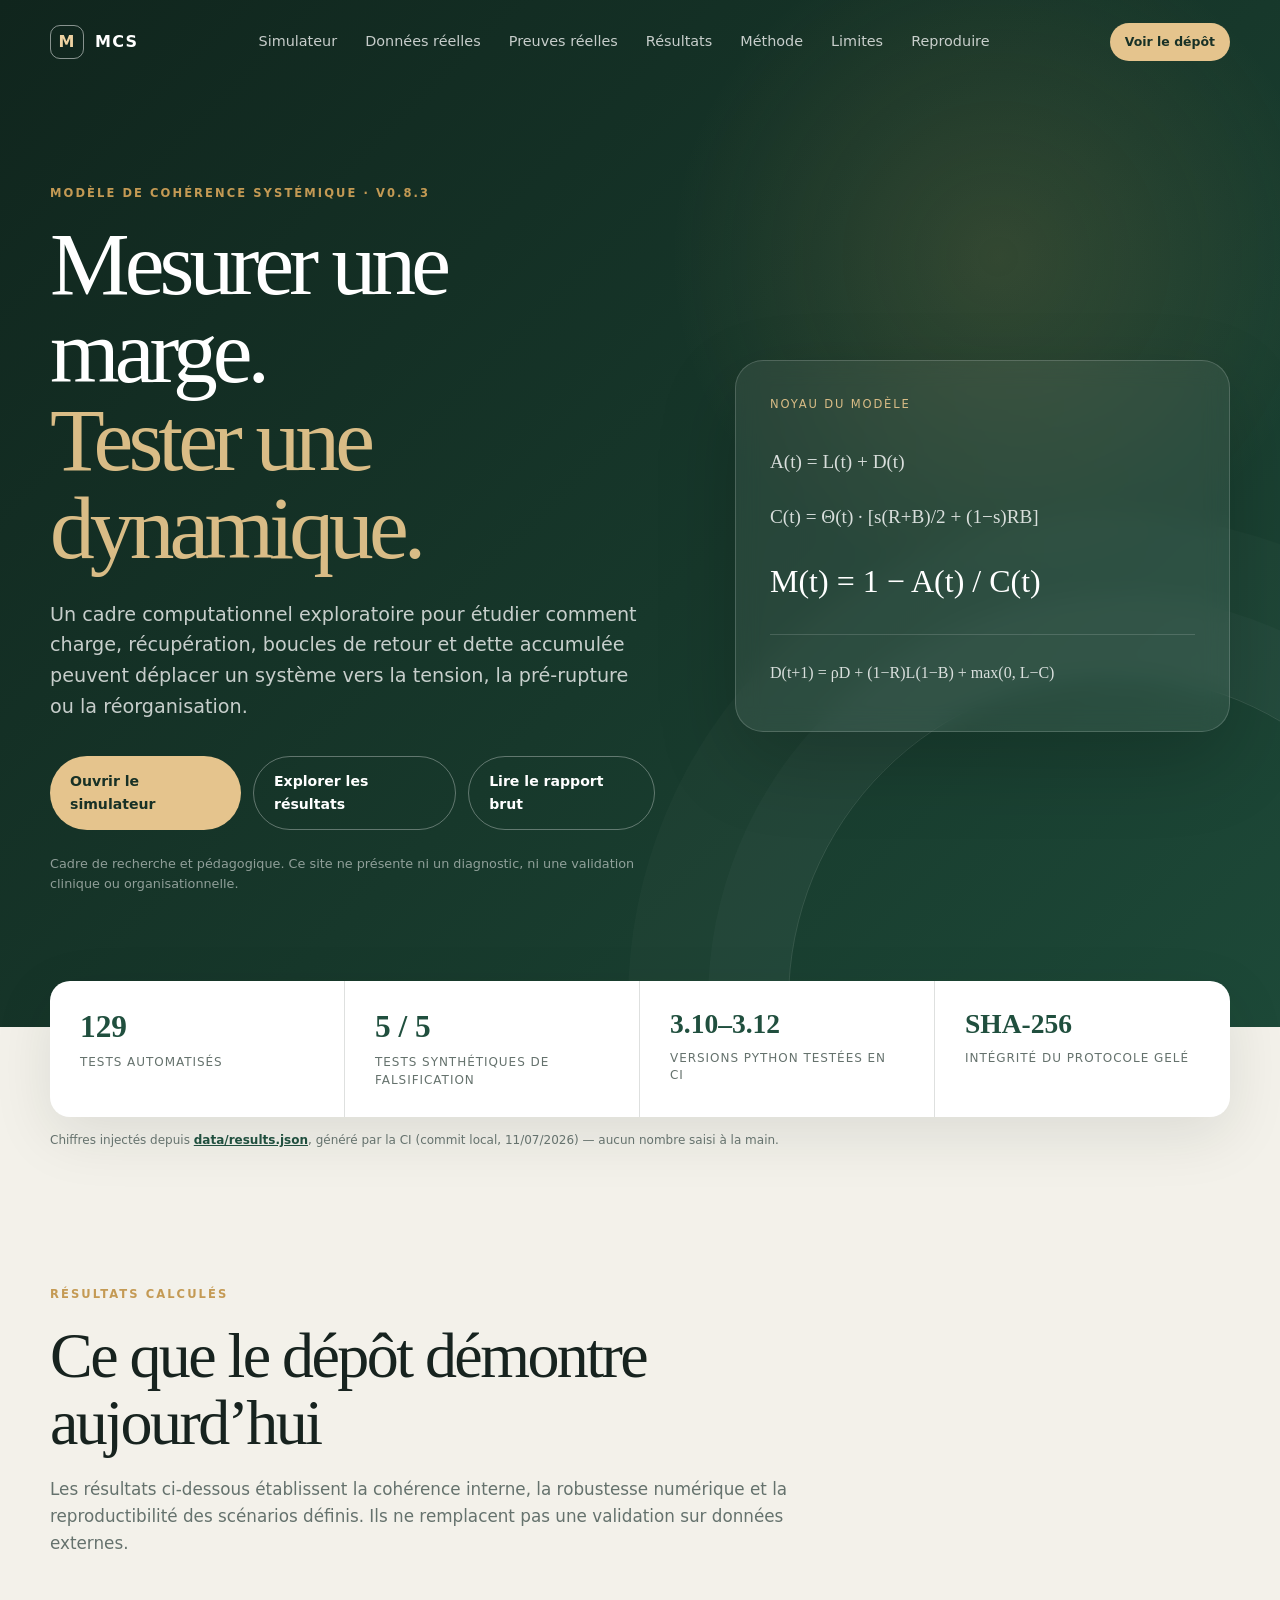
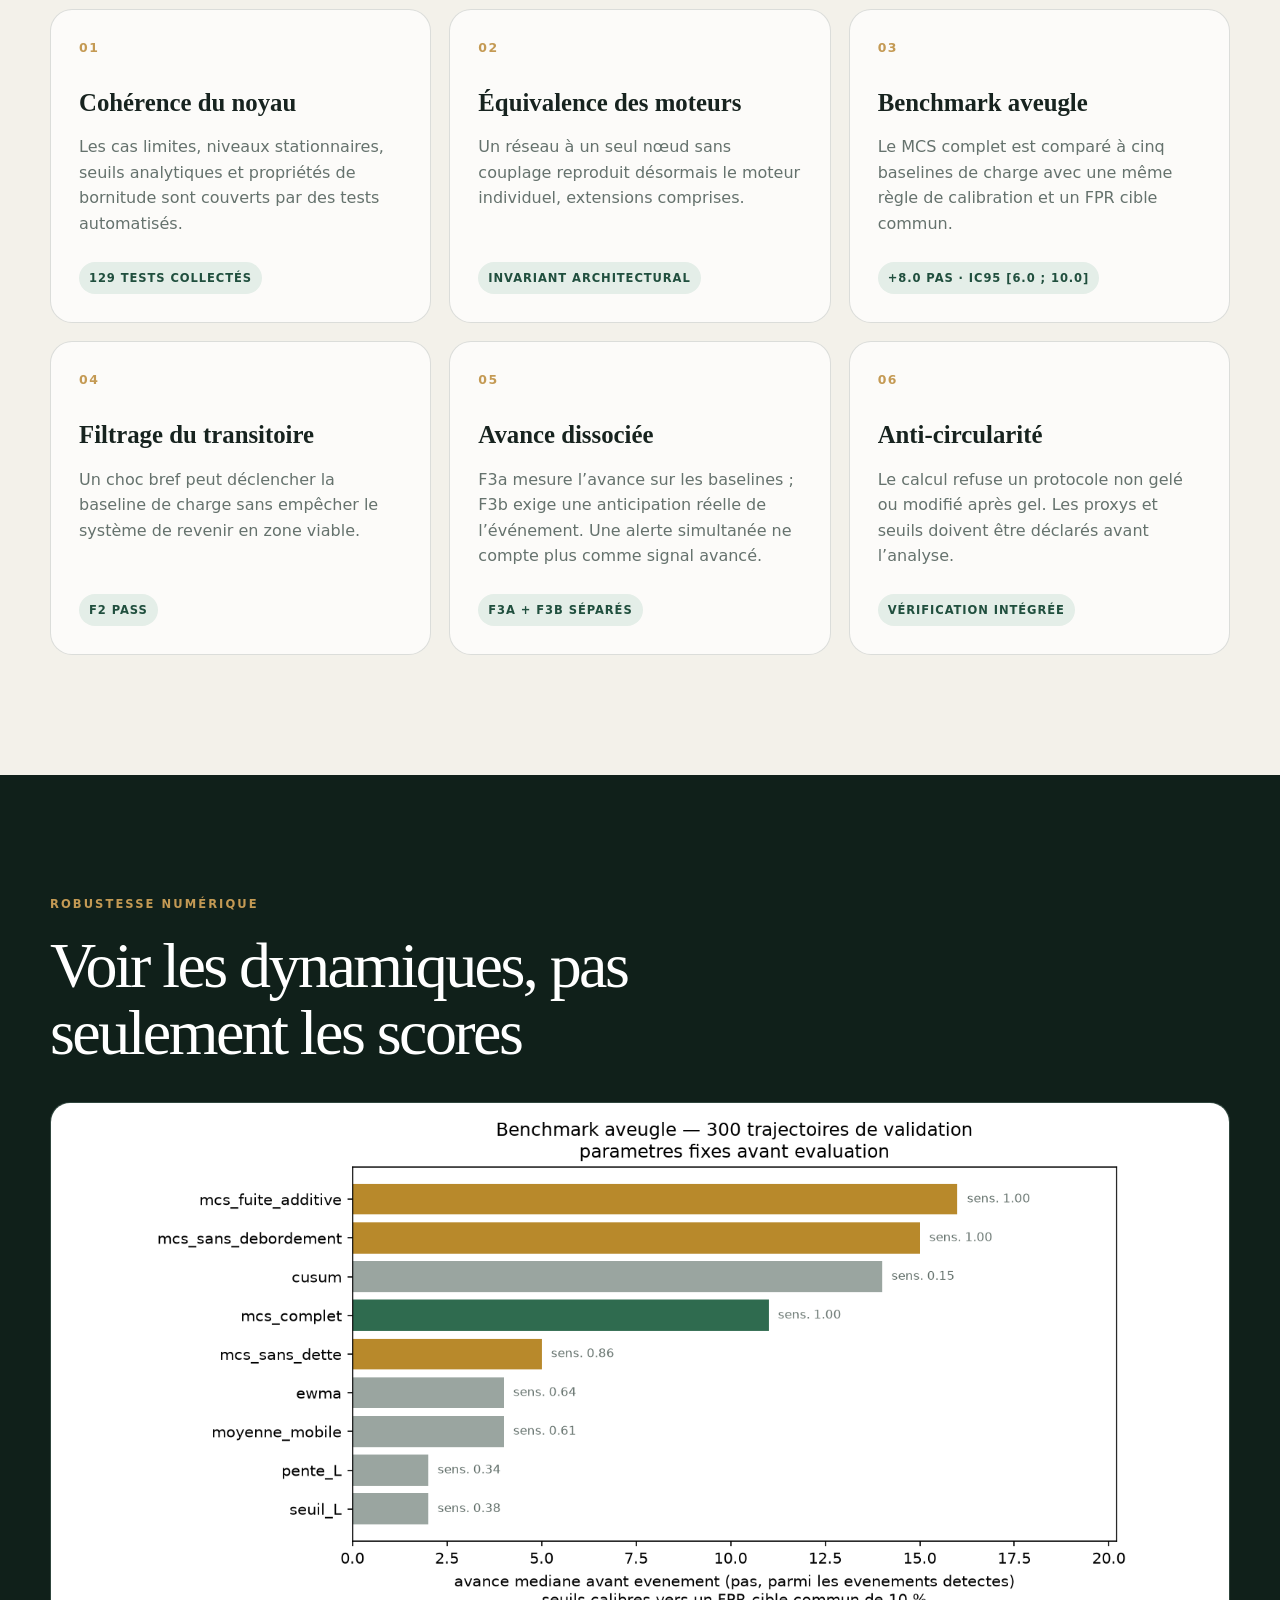
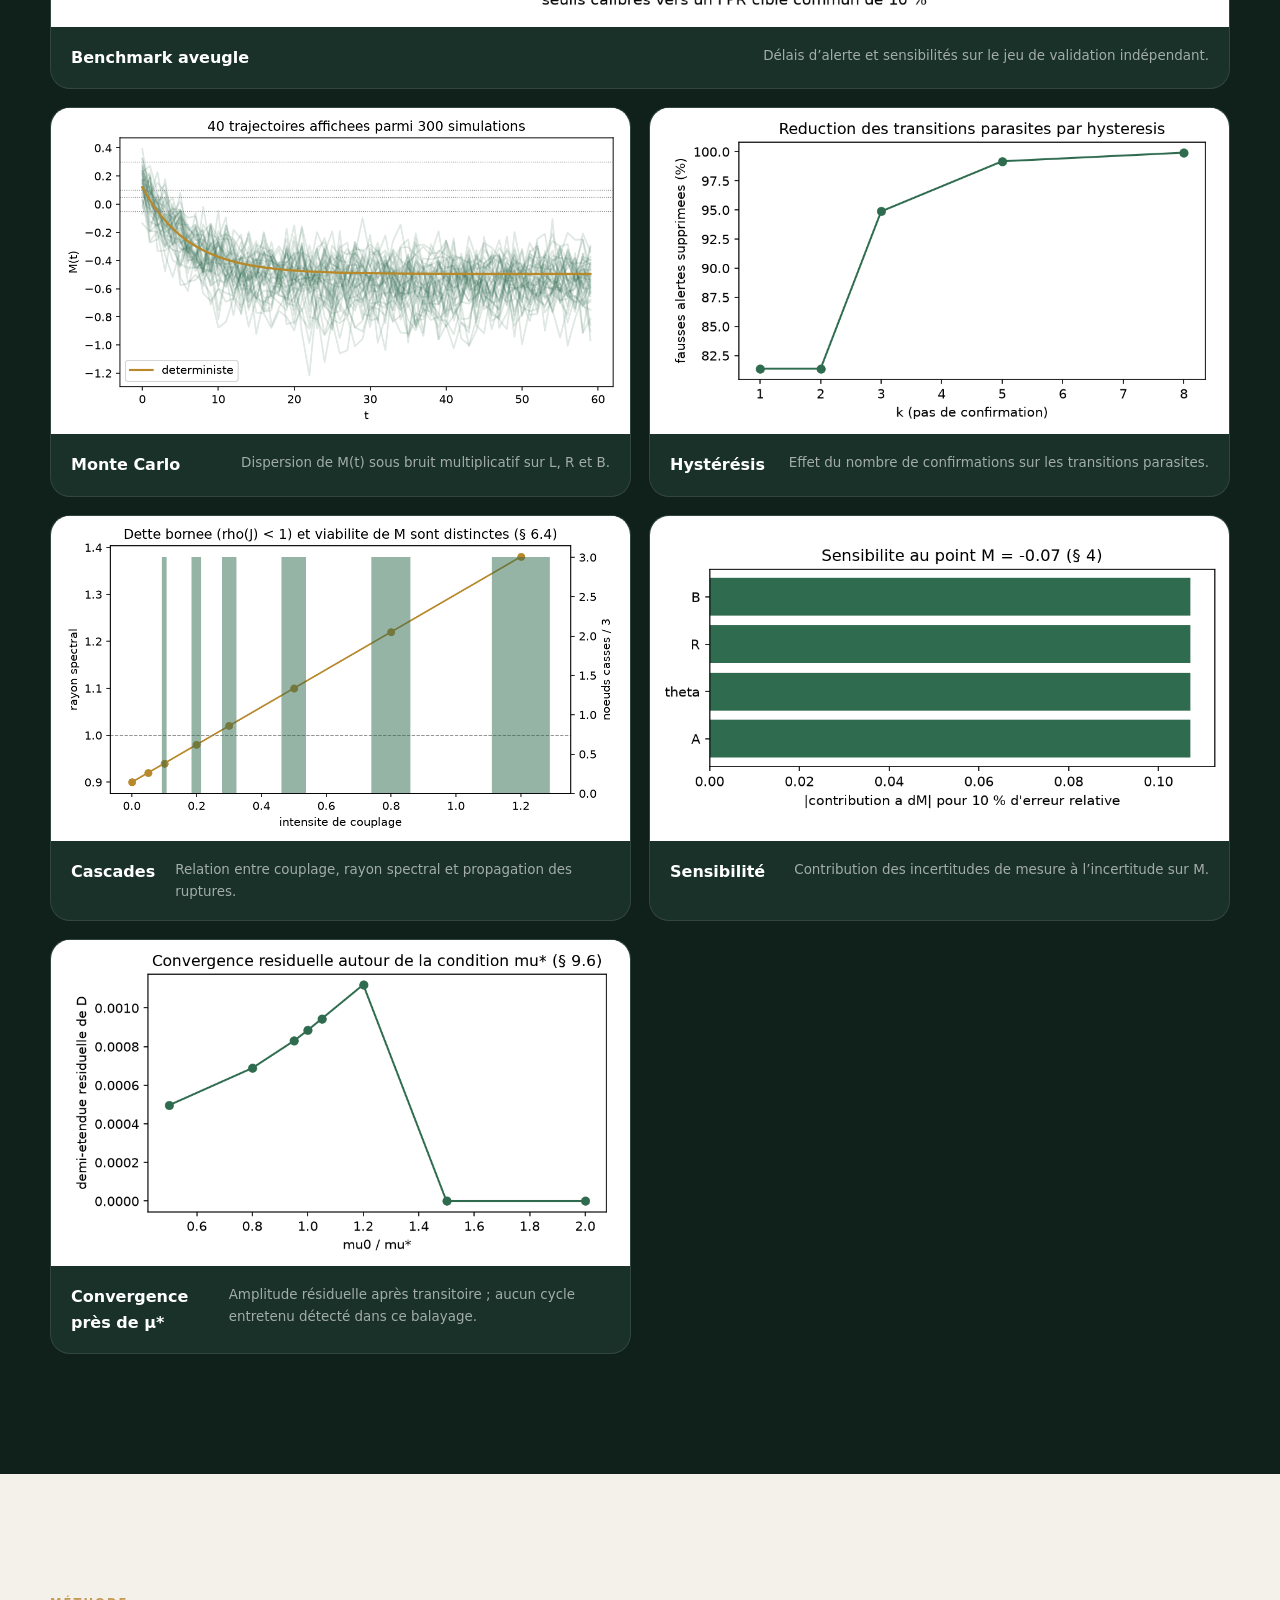
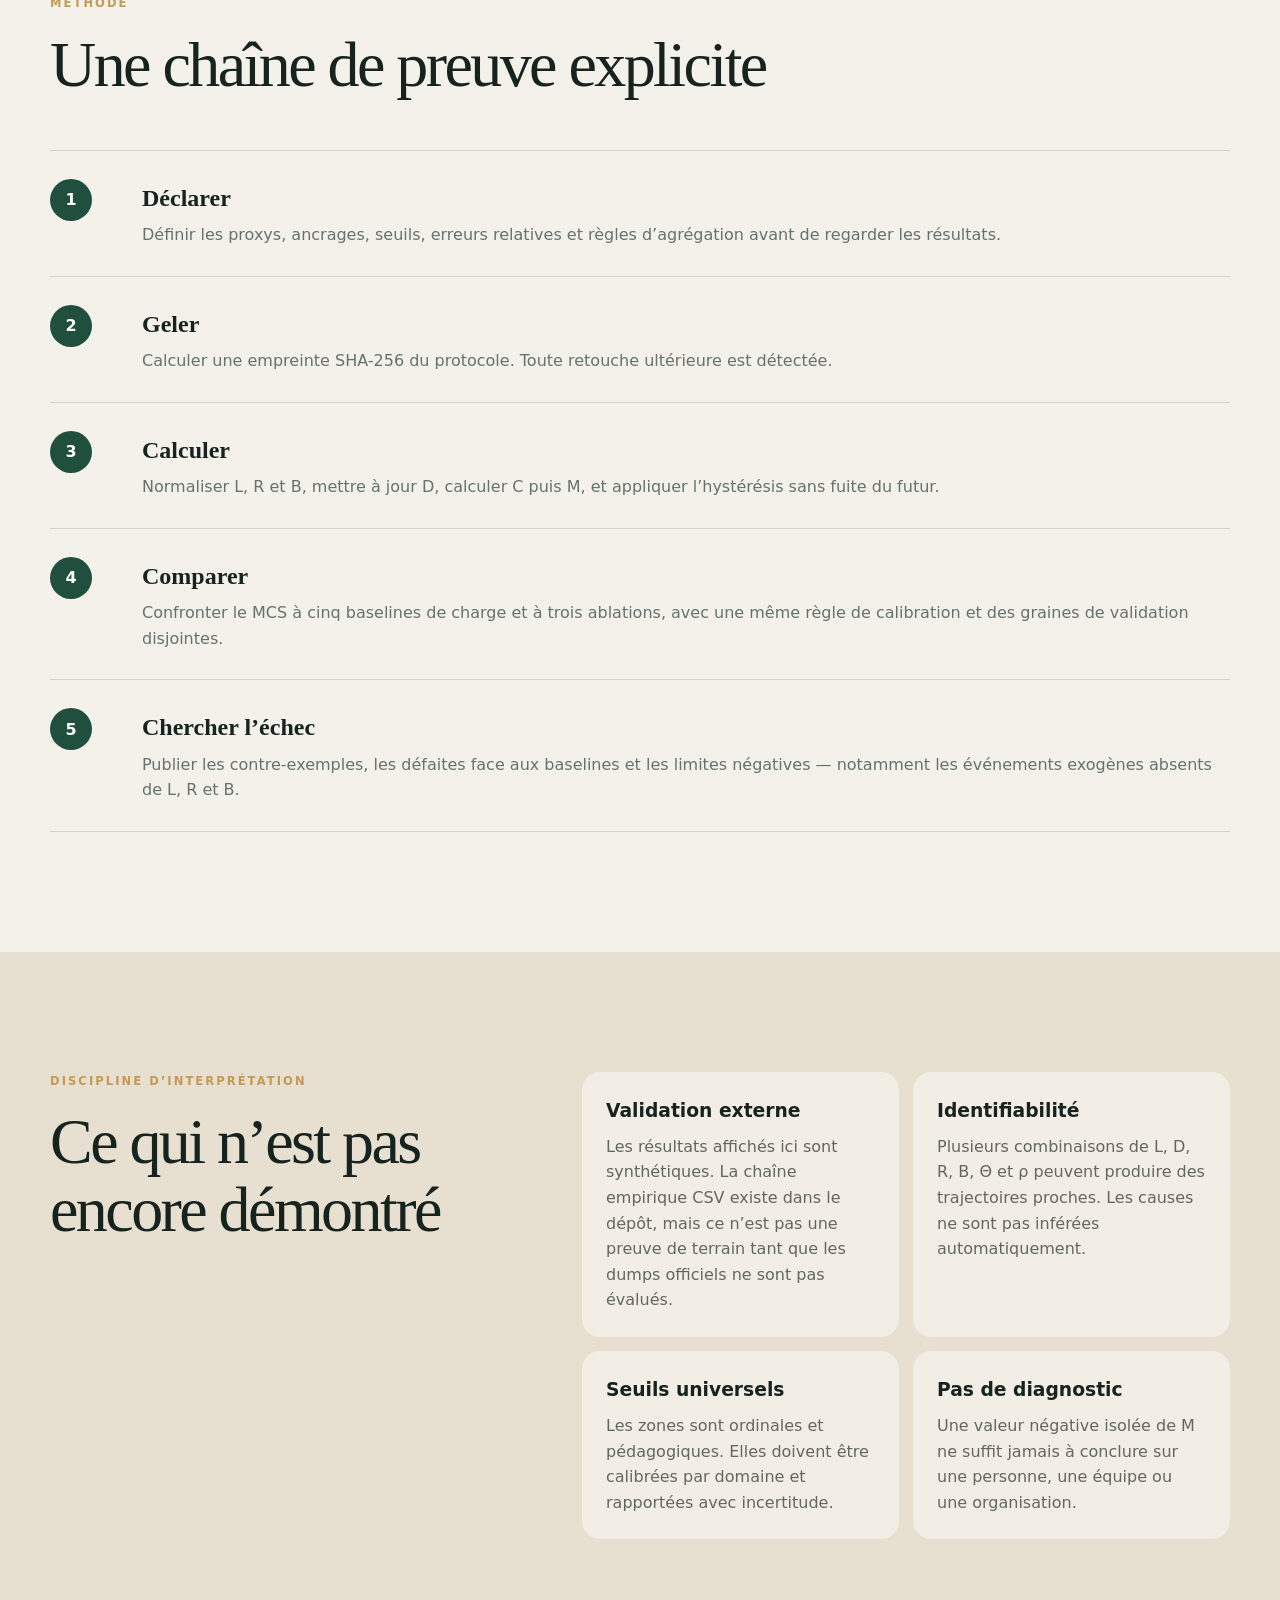
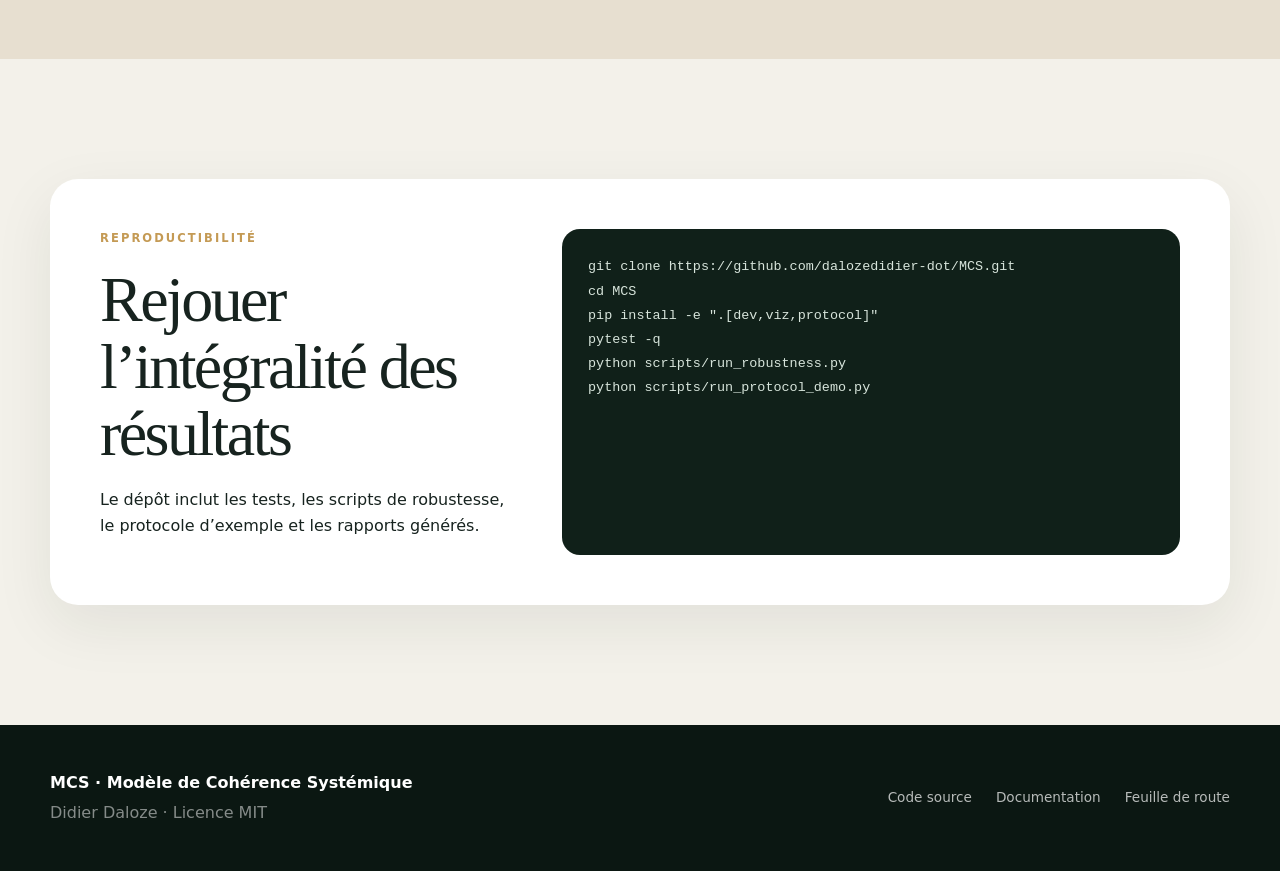
==== commit 2c131d40: "Fix SHA-256 typo on MCS Pages" ====
--- a/docs/index.html
+++ b/docs/index.html
@@ -52,7 +52,7 @@
         <article><strong data-metric="n_tests" data-count="0">0</strong><span>tests automatisés</span></article>
         <article><strong data-metric="falsification">— / —</strong><span>tests synthétiques de falsification</span></article>
         <article><strong class="stat-compact" data-metric="python_ci">—</strong><span>versions Python testées en CI</span></article>
-        <article><strong class="stat-compact">SHA‑264</strong><span>intégrité du protocole gelé</span></article>
+        <article><strong class="stat-compact">SHA-256</strong><span>intégrité du protocole gelé</span></article>
       </section>
       <p class="stats-source shell">Chiffres injectés depuis <a href="data/results.json">data/results.json</a>, généré par la CI (<span data-metric="provenance">génération locale</span>) — aucun nombre saisi à la main.</p>
     </div>
@@ -91,7 +91,7 @@
       <div class="section-heading"><p class="eyebrow">Méthode</p><h2>Une chaîne de preuve explicite</h2></div>
       <div class="timeline">
         <article><span>1</span><div><h3>Déclarer</h3><p>Définir les proxys, ancrages, seuils, erreurs relatives et règles d’agrégation avant de regarder les résultats.</p></div></article>
-        <article><span>2</span><div><h3>Geler</h3><p>Calculer une empreinte SHA‑264 du protocole. Toute retouche ultérieure est détectée.</p></div></article>
+        <article><span>2</span><div><h3>Geler</h3><p>Calculer une empreinte SHA-256 du protocole. Toute retouche ultérieure est détectée.</p></div></article>
         <article><span>3</span><div><h3>Calculer</h3><p>Normaliser L, R et B, mettre à jour D, calculer C puis M, et appliquer l’hystérésis sans fuite du futur.</p></div></article>
         <article><span>4</span><div><h3>Comparer</h3><p>Confronter le MCS à cinq baselines de charge et à trois ablations, avec une même règle de calibration et des graines de validation disjointes.</p></div></article>
         <article><span>5</span><div><h3>Chercher l’échec</h3><p>Publier les contre-exemples, les défaites face aux baselines et les limites négatives — notamment les événements exogènes absents de L, R et B.</p></div></article>
@@ -123,6 +123,6 @@
     </section>
   </main>
 
-  <footer><div class="shell footer-grid"><div><strong>MCS · Modèle de Cohérence Systémique</strong><p>Didier Daloze · Licence MIT</p></div><div><a data-repo-link href="https://github.com/dalozedidier-dot/MCS">Code source</a><a href="https://github.com/dalozedidier-dot/MCS#readme" data-repo-link>Documentation</a><a href="reports/roadmap.md">Feuille de route</a></div></div></footer>
+  <footer><div class="shell footer-grid"><div><strong>MCS · Modèle de Cohérence Systémique</strong><p>Didier Daloze · Licence MIT</p></div><div><a data-repo-link href="https://github.com/dalozedidier-dot/MCS">Code source</a><a href="https://github.com/dalozedidier-dot/MCS#readme">Documentation</a><a href="reports/roadmap.md">Feuille de route</a></div></div></footer>
 </body>
 </html>
